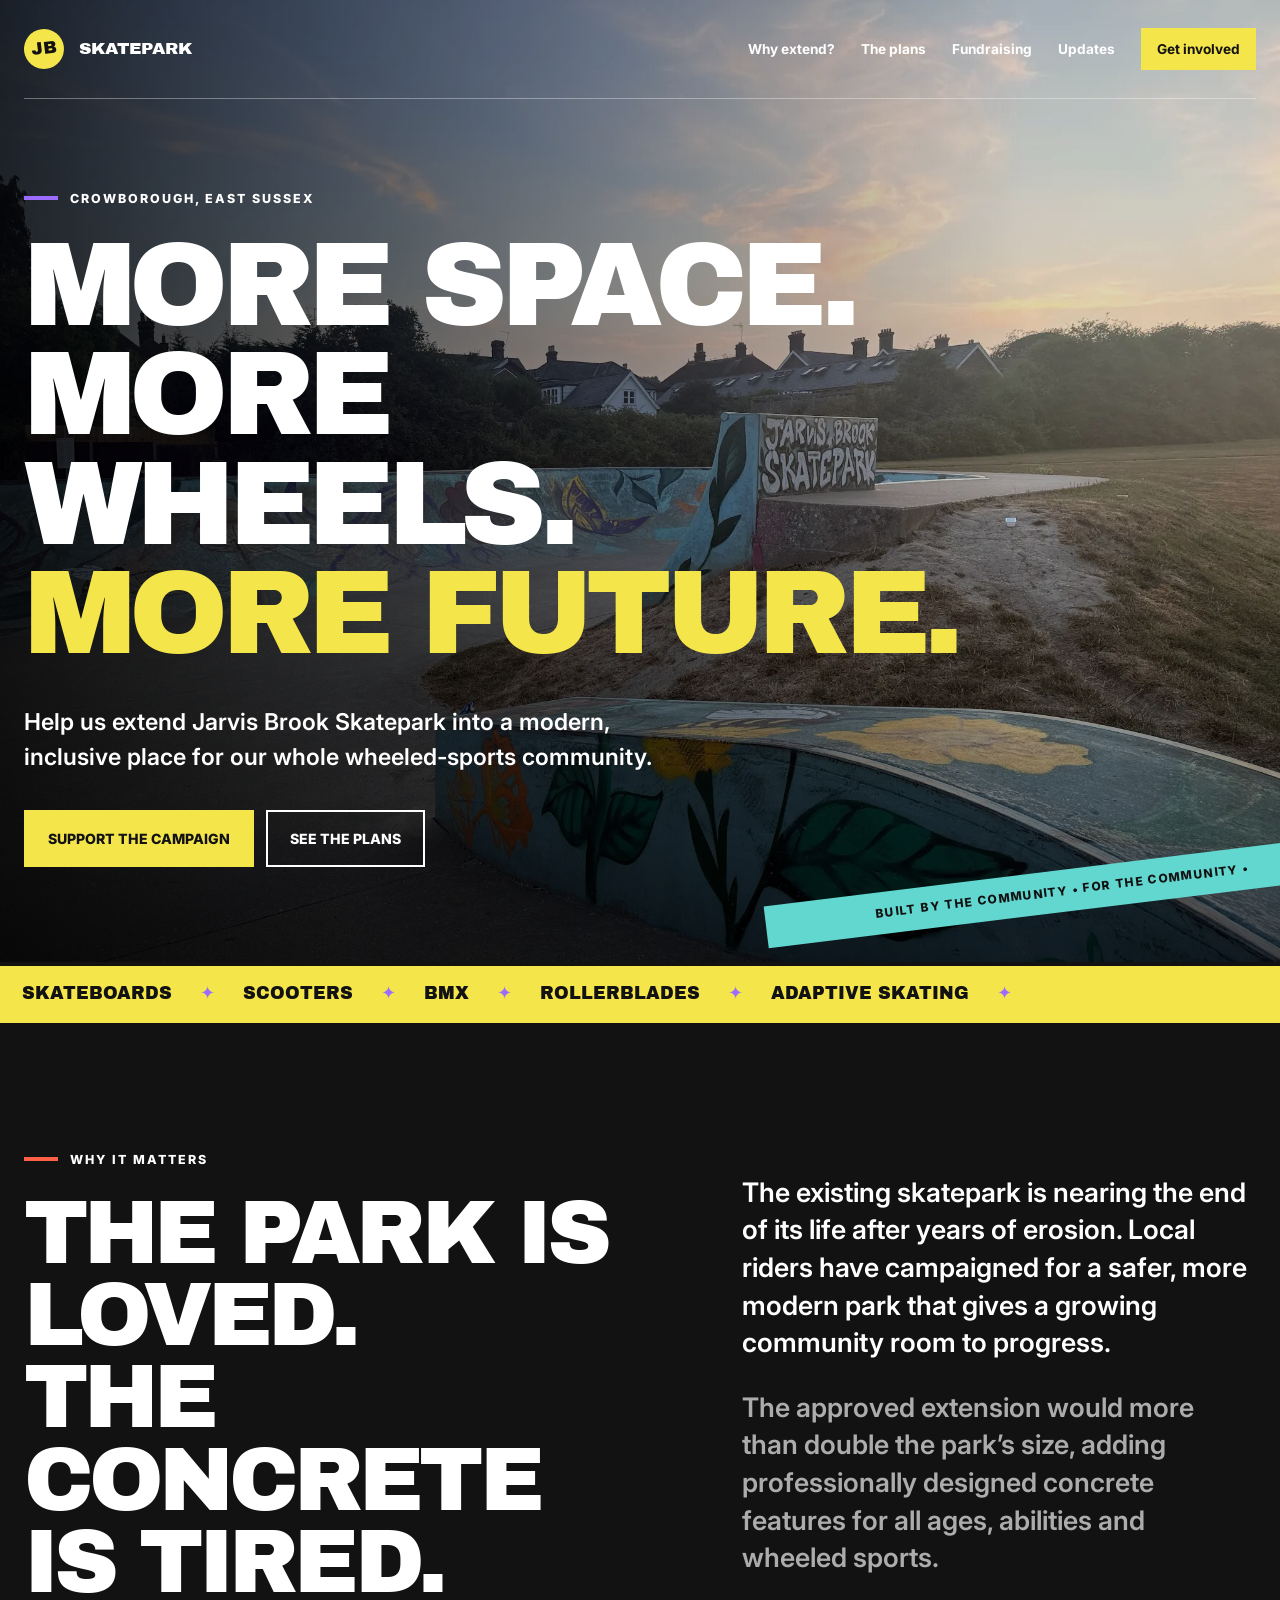
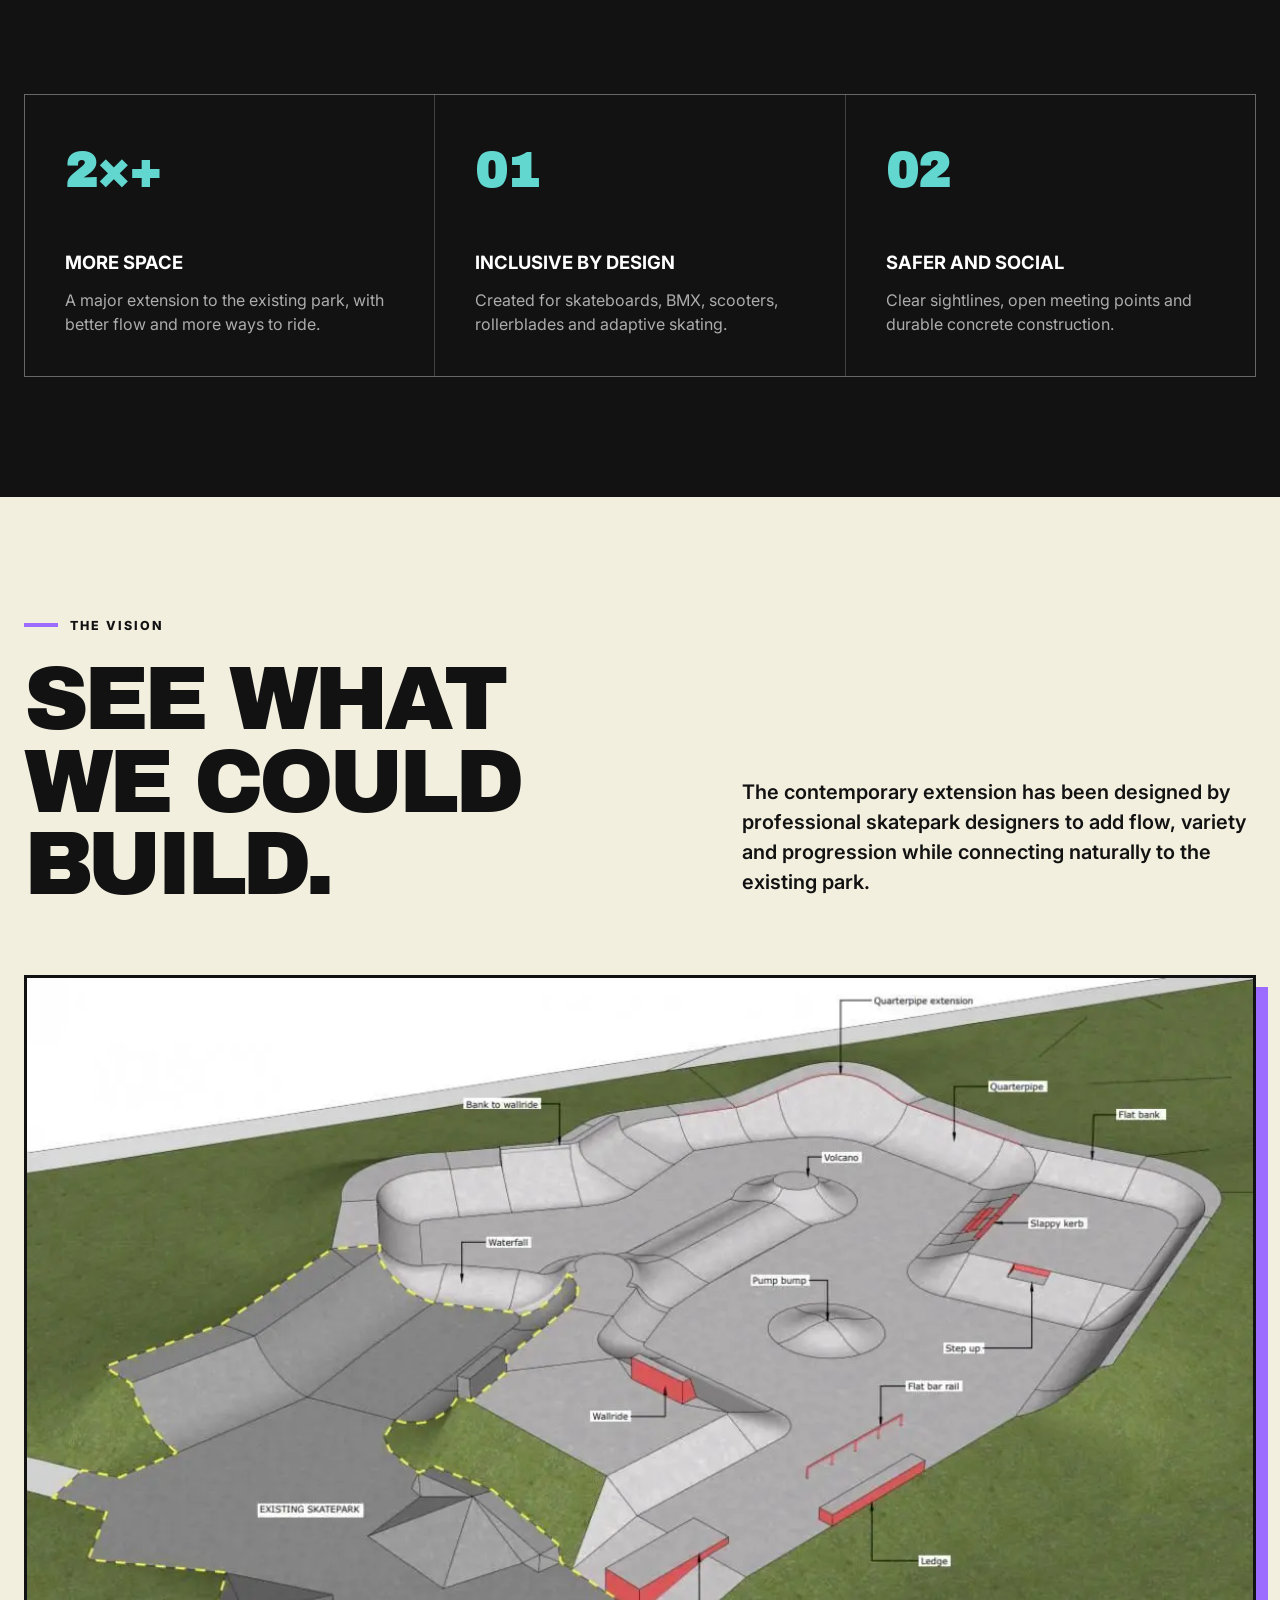
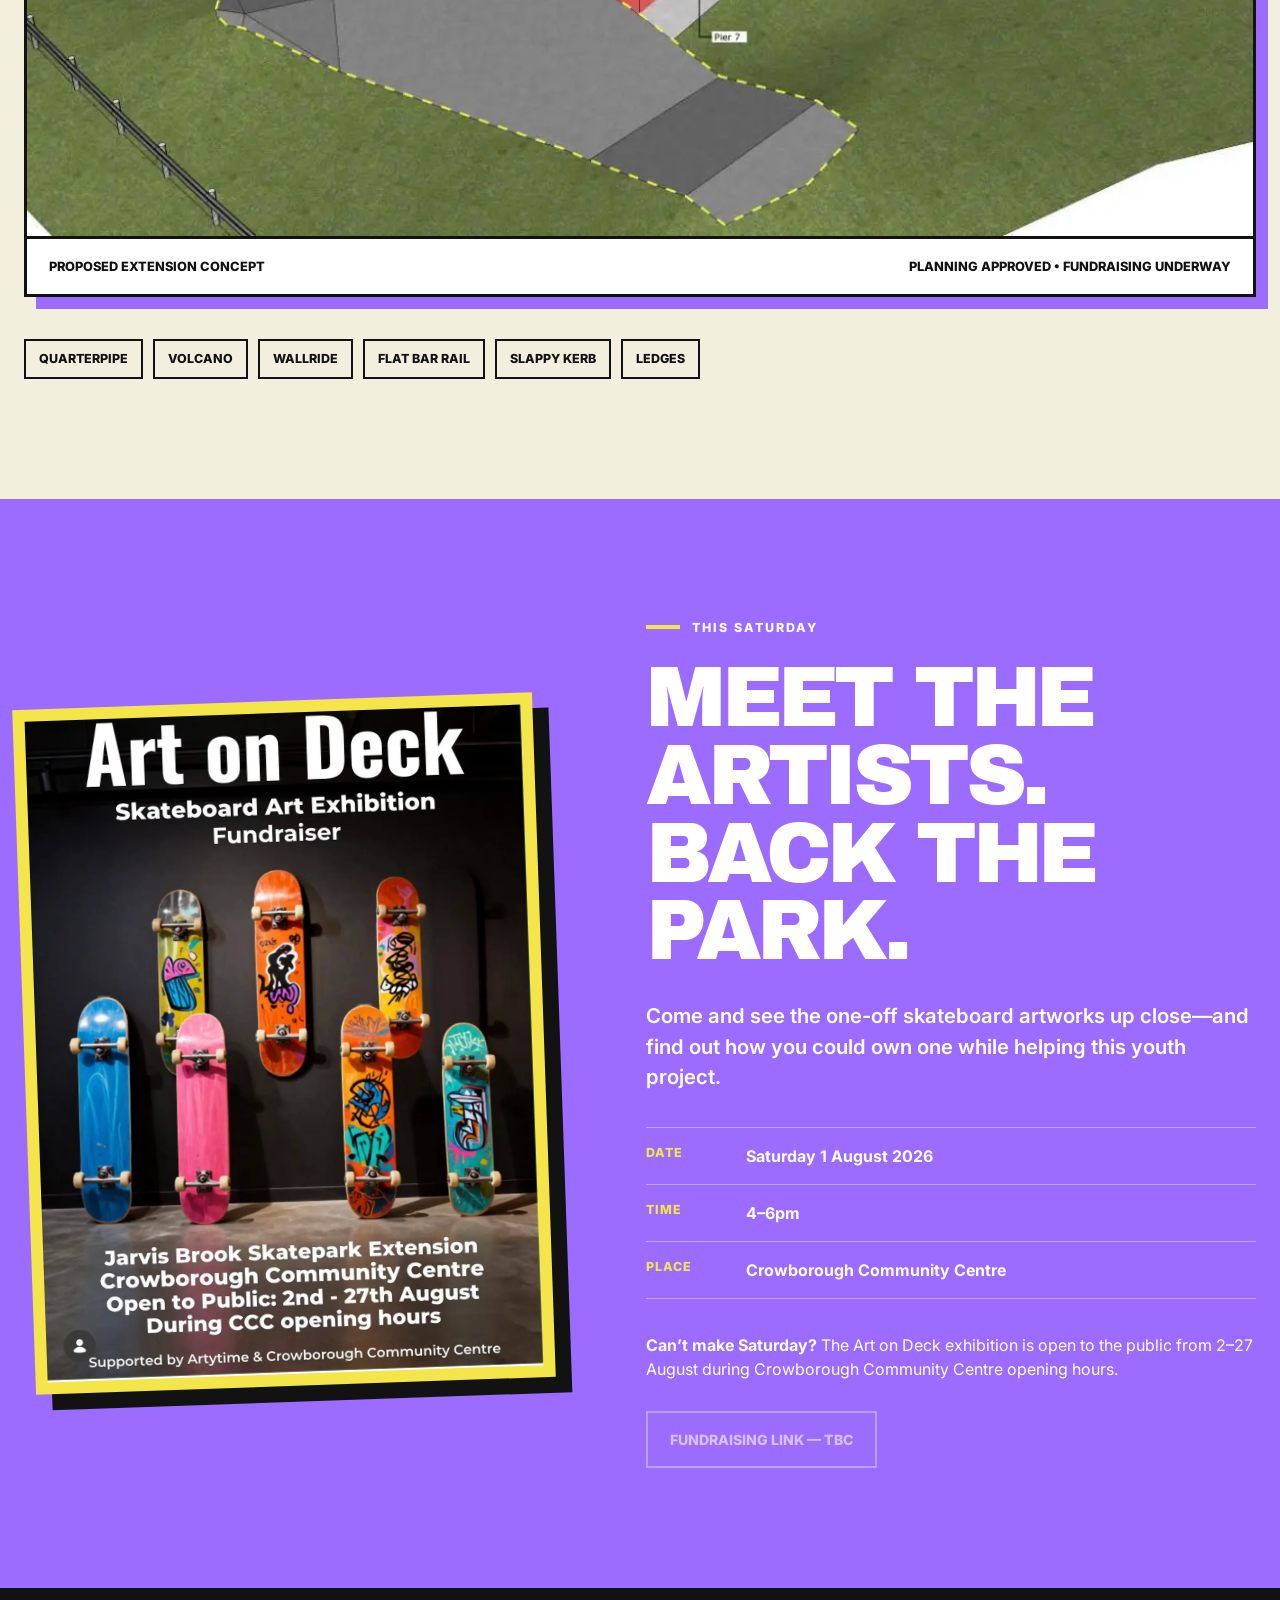
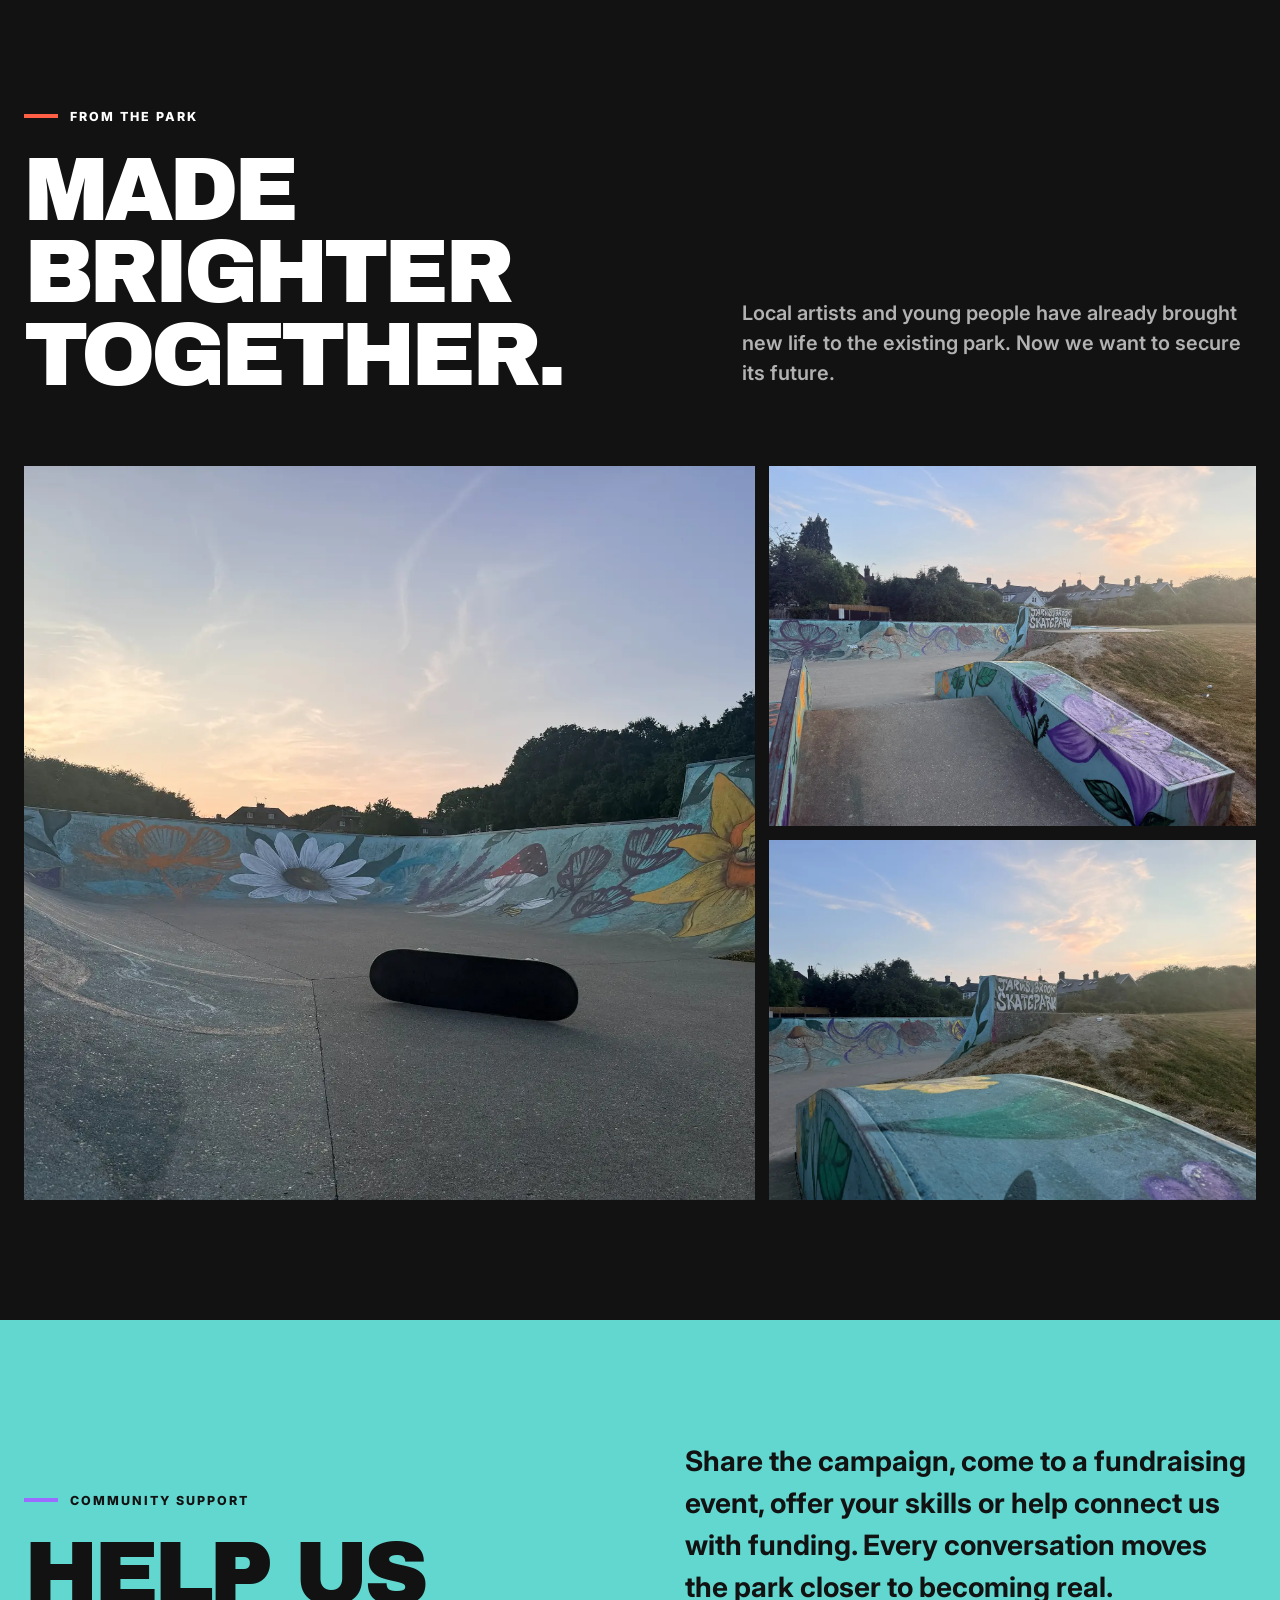
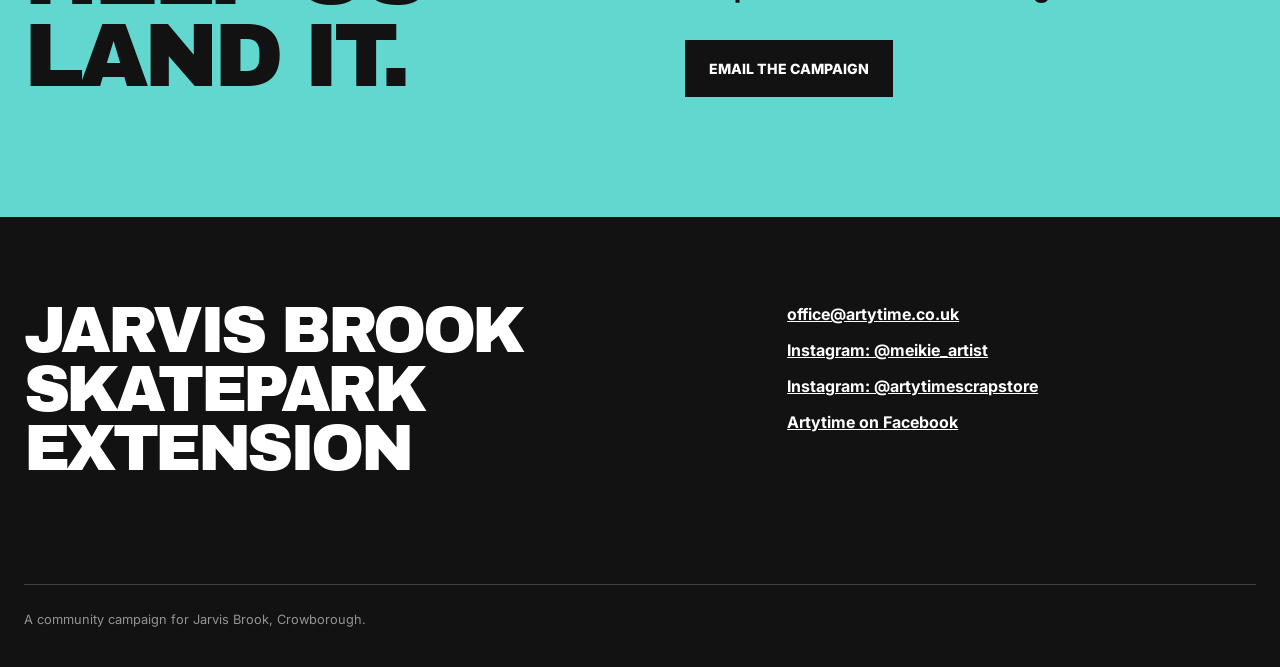
==== index.html @ 4af24bbc "Add files via upload" ====
<!doctype html>
<html lang="en">
<head>
  <meta charset="utf-8">
  <meta name="viewport" content="width=device-width, initial-scale=1">
  <meta name="description" content="Support the campaign to extend Jarvis Brook Skatepark in Crowborough.">
  <meta name="theme-color" content="#121212">
  <title>Jarvis Brook Skatepark Extension</title>
  <link rel="preconnect" href="https://fonts.googleapis.com">
  <link rel="preconnect" href="https://fonts.gstatic.com" crossorigin>
  <link href="https://fonts.googleapis.com/css2?family=Archivo+Black&family=Inter:wght@400;600;700;800&display=swap" rel="stylesheet">
  <link rel="stylesheet" href="styles.css">
</head>
<body>
  <a class="skip-link" href="#main">Skip to content</a>

  <header class="site-header">
    <a class="wordmark" href="#top" aria-label="Jarvis Brook Skatepark home">
      <span>JB</span> Skatepark
    </a>
    <button class="menu-button" type="button" aria-expanded="false" aria-controls="site-nav">
      Menu
    </button>
    <nav id="site-nav" class="site-nav" aria-label="Main navigation">
      <a href="#why">Why extend?</a>
      <a href="#plans">The plans</a>
      <a href="#fundraising">Fundraising</a>
      <a href="#updates">Updates</a>
      <a class="nav-cta" href="#support">Get involved</a>
    </nav>
  </header>

  <main id="main">
    <section id="top" class="hero">
      <img class="hero-image" src="jarvis-brook-skatepark-hero.webp" alt="The colourful ramps and bowl at Jarvis Brook Skatepark at sunset">
      <div class="hero-shade"></div>
      <div class="hero-content">
        <p class="eyebrow">Crowborough, East Sussex</p>
        <h1>More space.<br>More wheels.<br><em>More future.</em></h1>
        <p class="hero-intro">Help us extend Jarvis Brook Skatepark into a modern, inclusive place for our whole wheeled-sports community.</p>
        <div class="hero-actions">
          <a class="button button-primary" href="#fundraising">Support the campaign</a>
          <a class="button button-ghost" href="#plans">See the plans</a>
        </div>
      </div>
      <div class="hero-tag" aria-hidden="true">Built by the community • For the community •</div>
    </section>

    <section class="ticker" aria-label="Who the extension is for">
      <div>
        <span>Skateboards</span><i>✦</i>
        <span>Scooters</span><i>✦</i>
        <span>BMX</span><i>✦</i>
        <span>Rollerblades</span><i>✦</i>
        <span>Adaptive skating</span><i>✦</i>
      </div>
    </section>

    <section id="why" class="section section-dark">
      <div class="section-grid">
        <div>
          <p class="eyebrow eyebrow-coral">Why it matters</p>
          <h2>The park is loved.<br>The concrete is tired.</h2>
        </div>
        <div class="large-copy">
          <p>The existing skatepark is nearing the end of its life after years of erosion. Local riders have campaigned for a safer, more modern park that gives a growing community room to progress.</p>
          <p>The approved extension would more than double the park’s size, adding professionally designed concrete features for all ages, abilities and wheeled sports.</p>
        </div>
      </div>
      <div class="benefits">
        <article>
          <strong>2×+</strong>
          <h3>More space</h3>
          <p>A major extension to the existing park, with better flow and more ways to ride.</p>
        </article>
        <article>
          <strong>01</strong>
          <h3>Inclusive by design</h3>
          <p>Created for skateboards, BMX, scooters, rollerblades and adaptive skating.</p>
        </article>
        <article>
          <strong>02</strong>
          <h3>Safer and social</h3>
          <p>Clear sightlines, open meeting points and durable concrete construction.</p>
        </article>
      </div>
    </section>

    <section id="plans" class="section section-paper">
      <div class="section-heading">
        <div>
          <p class="eyebrow">The vision</p>
          <h2>See what<br>we could build.</h2>
        </div>
        <p>The contemporary extension has been designed by professional skatepark designers to add flow, variety and progression while connecting naturally to the existing park.</p>
      </div>
      <figure class="plan-card">
        <img src="proposed-skatepark-extension.webp" alt="Visual plan showing the proposed Jarvis Brook Skatepark extension and its new features">
        <figcaption>
          <span>Proposed extension concept</span>
          <span>Planning approved • Fundraising underway</span>
        </figcaption>
      </figure>
      <div class="feature-list" aria-label="Features in the proposed plan">
        <span>Quarterpipe</span>
        <span>Volcano</span>
        <span>Wallride</span>
        <span>Flat bar rail</span>
        <span>Slappy kerb</span>
        <span>Ledges</span>
      </div>
    </section>

    <section id="fundraising" class="section fundraiser">
      <div class="poster-wrap">
        <img src="art-on-deck-poster.webp" alt="Art on Deck skateboard art exhibition fundraiser poster">
      </div>
      <div class="fundraiser-copy">
        <p class="eyebrow eyebrow-yellow">This Saturday</p>
        <h2>Meet the artists.<br>Back the park.</h2>
        <p class="event-lead">Come and see the one-off skateboard artworks up close—and find out how you could own one while helping this youth project.</p>
        <dl class="event-details">
          <div>
            <dt>Date</dt>
            <dd>Saturday 1 August 2026</dd>
          </div>
          <div>
            <dt>Time</dt>
            <dd>4–6pm</dd>
          </div>
          <div>
            <dt>Place</dt>
            <dd>Crowborough Community Centre</dd>
          </div>
        </dl>
        <p class="exhibition-note"><strong>Can’t make Saturday?</strong> The Art on Deck exhibition is open to the public from 2–27 August during Crowborough Community Centre opening hours.</p>
        <span class="button button-disabled" aria-disabled="true">Fundraising link — TBC</span>
      </div>
    </section>

    <section id="updates" class="section section-gallery">
      <div class="section-heading section-heading-light">
        <div>
          <p class="eyebrow eyebrow-coral">From the park</p>
          <h2>Made brighter<br>together.</h2>
        </div>
        <p>Local artists and young people have already brought new life to the existing park. Now we want to secure its future.</p>
      </div>
      <div class="gallery">
        <figure class="gallery-wide">
          <img src="skatepark-bowl-art.webp" alt="Floral murals painted inside the skatepark bowl">
        </figure>
        <figure>
          <img src="skatepark-flower-ledges.webp" alt="Painted ledges and bowl at Jarvis Brook Skatepark">
        </figure>
        <figure>
          <img src="jarvis-brook-sign.webp" alt="Painted Jarvis Brook Skatepark sign beside the bowl">
        </figure>
      </div>
    </section>

    <section id="support" class="section support">
      <div>
        <p class="eyebrow">Community support</p>
        <h2>Help us<br>land it.</h2>
      </div>
      <div class="support-copy">
        <p>Share the campaign, come to a fundraising event, offer your skills or help connect us with funding. Every conversation moves the park closer to becoming real.</p>
        <a class="button button-dark" href="mailto:office@artytime.co.uk?subject=Jarvis%20Brook%20Skatepark%20Extension">Email the campaign</a>
      </div>
    </section>
  </main>

  <footer>
    <div class="footer-title">Jarvis Brook<br>Skatepark Extension</div>
    <div class="footer-links">
      <a href="mailto:office@artytime.co.uk">office@artytime.co.uk</a>
      <a href="https://www.instagram.com/meikie_artist/" rel="noopener noreferrer">Instagram: @meikie_artist</a>
      <a href="https://www.instagram.com/artytimescrapstore/" rel="noopener noreferrer">Instagram: @artytimescrapstore</a>
      <a href="https://www.facebook.com/artytimescrapstore/" rel="noopener noreferrer">Artytime on Facebook</a>
    </div>
    <p class="footer-small">A community campaign for Jarvis Brook, Crowborough.</p>
  </footer>

  <script src="script.js"></script>
</body>
</html>
---- styles.css ----
:root {
  --ink: #121212;
  --paper: #f2efdf;
  --coral: #ff5f45;
  --purple: #9b6cff;
  --aqua: #62d7d0;
  --yellow: #f4e54a;
  --white: #fff;
  --max: 1240px;
}

* {
  box-sizing: border-box;
}

html {
  scroll-behavior: smooth;
}

body {
  margin: 0;
  color: var(--ink);
  background: var(--ink);
  font-family: "Inter", sans-serif;
  line-height: 1.5;
}

img {
  display: block;
  max-width: 100%;
}

a {
  color: inherit;
}

.skip-link {
  position: fixed;
  left: 12px;
  top: -80px;
  z-index: 100;
  padding: 12px 16px;
  color: var(--ink);
  background: var(--yellow);
}

.skip-link:focus {
  top: 12px;
}

.site-header {
  position: absolute;
  top: 0;
  left: 0;
  right: 0;
  z-index: 20;
  display: flex;
  align-items: center;
  justify-content: space-between;
  width: min(calc(100% - 48px), var(--max));
  margin: 0 auto;
  padding: 28px 0;
  color: var(--white);
  border-bottom: 1px solid rgb(255 255 255 / 35%);
}

.wordmark {
  font-family: "Archivo Black", sans-serif;
  font-size: 1.08rem;
  text-decoration: none;
  text-transform: uppercase;
}

.wordmark span {
  display: inline-grid;
  width: 40px;
  height: 40px;
  margin-right: 9px;
  place-items: center;
  color: var(--ink);
  background: var(--yellow);
  border-radius: 50%;
  transform: rotate(-7deg);
}

.site-nav {
  display: flex;
  align-items: center;
  gap: 26px;
  font-size: .85rem;
  font-weight: 700;
}

.site-nav a {
  text-decoration: none;
}

.site-nav a:not(.nav-cta):hover {
  color: var(--yellow);
}

.nav-cta {
  padding: 11px 16px;
  color: var(--ink);
  background: var(--yellow);
}

.menu-button {
  display: none;
}

.hero {
  position: relative;
  min-height: 850px;
  display: grid;
  align-items: end;
  overflow: hidden;
  color: var(--white);
}

.hero-image,
.hero-shade {
  position: absolute;
  inset: 0;
  width: 100%;
  height: 100%;
}

.hero-image {
  object-fit: cover;
  object-position: center 60%;
}

.hero-shade {
  background:
    linear-gradient(90deg, rgb(0 0 0 / 82%) 0%, rgb(0 0 0 / 38%) 50%, rgb(0 0 0 / 12%) 80%),
    linear-gradient(0deg, rgb(0 0 0 / 58%), transparent 45%);
}

.hero-content {
  position: relative;
  z-index: 2;
  width: min(calc(100% - 48px), var(--max));
  margin: 0 auto;
  padding: 190px 0 95px;
}

.eyebrow {
  margin: 0 0 22px;
  font-size: .78rem;
  font-weight: 800;
  letter-spacing: .16em;
  text-transform: uppercase;
}

.eyebrow::before {
  content: "";
  display: inline-block;
  width: 34px;
  height: 4px;
  margin: 0 12px 3px 0;
  background: var(--purple);
}

.eyebrow-coral::before {
  background: var(--coral);
}

.eyebrow-yellow::before {
  background: var(--yellow);
}

h1,
h2,
.footer-title {
  margin: 0;
  font-family: "Archivo Black", sans-serif;
  font-weight: 400;
  line-height: .92;
  letter-spacing: -.055em;
  text-transform: uppercase;
}

h1 {
  max-width: 940px;
  font-size: clamp(4.3rem, 9.3vw, 9rem);
}

h1 em {
  color: var(--yellow);
  font-style: normal;
}

.hero-intro {
  max-width: 630px;
  margin: 36px 0 0;
  font-size: clamp(1.1rem, 2vw, 1.45rem);
  font-weight: 600;
}

.hero-actions {
  display: flex;
  flex-wrap: wrap;
  gap: 12px;
  margin-top: 36px;
}

.button {
  display: inline-block;
  padding: 16px 22px;
  border: 2px solid currentColor;
  font-size: .88rem;
  font-weight: 800;
  text-decoration: none;
  text-transform: uppercase;
  transition: transform .2s, box-shadow .2s;
}

.button:hover {
  transform: translate(-3px, -3px);
  box-shadow: 5px 5px 0 currentColor;
}

.button-primary {
  color: var(--ink);
  background: var(--yellow);
  border-color: var(--yellow);
}

.button-ghost {
  color: var(--white);
}

.button-dark {
  color: var(--white);
  background: var(--ink);
  border-color: var(--ink);
}

.button-disabled {
  color: rgb(255 255 255 / 58%);
  border-color: rgb(255 255 255 / 35%);
  cursor: not-allowed;
}

.button-disabled:hover {
  transform: none;
  box-shadow: none;
}

.hero-tag {
  position: absolute;
  right: -80px;
  bottom: 50px;
  z-index: 2;
  padding: 12px 110px;
  color: var(--ink);
  background: var(--aqua);
  font-size: .75rem;
  font-weight: 800;
  letter-spacing: .12em;
  text-transform: uppercase;
  transform: rotate(-7deg);
}

.ticker {
  overflow: hidden;
  color: var(--ink);
  background: var(--yellow);
  border-top: 4px solid var(--ink);
  border-bottom: 4px solid var(--ink);
}

.ticker div {
  display: flex;
  width: max-content;
  align-items: center;
  gap: 28px;
  padding: 15px 22px;
  font-family: "Archivo Black", sans-serif;
  font-size: 1.1rem;
  text-transform: uppercase;
}

.ticker i {
  color: var(--purple);
  font-style: normal;
}

.section {
  padding: 120px max(24px, calc((100% - var(--max)) / 2));
}

.section-dark {
  color: var(--white);
  background: var(--ink);
}

.section-grid,
.section-heading {
  display: grid;
  grid-template-columns: 1.1fr .9fr;
  gap: 90px;
  align-items: end;
}

h2 {
  font-size: clamp(3.4rem, 7vw, 7.2rem);
}

.large-copy {
  font-size: clamp(1.2rem, 2.1vw, 1.7rem);
  font-weight: 600;
  line-height: 1.4;
}

.large-copy p:last-child {
  color: rgb(255 255 255 / 65%);
}

.benefits {
  display: grid;
  grid-template-columns: repeat(3, 1fr);
  gap: 1px;
  margin-top: 90px;
  background: rgb(255 255 255 / 20%);
  border: 1px solid rgb(255 255 255 / 20%);
}

.benefits article {
  padding: 40px;
  background: var(--ink);
}

.benefits strong {
  display: block;
  margin-bottom: 42px;
  color: var(--aqua);
  font-family: "Archivo Black", sans-serif;
  font-size: 3rem;
}

.benefits h3 {
  margin: 0 0 12px;
  font-size: 1.15rem;
  text-transform: uppercase;
}

.benefits p {
  margin: 0;
  color: rgb(255 255 255 / 65%);
}

.section-paper {
  background: var(--paper);
}

.section-heading > p {
  max-width: 510px;
  margin: 0 0 8px;
  font-size: 1.25rem;
  font-weight: 600;
}

.plan-card {
  margin: 70px 0 0;
  background: var(--white);
  border: 3px solid var(--ink);
  box-shadow: 12px 12px 0 var(--purple);
}

.plan-card img {
  width: 100%;
}

.plan-card figcaption {
  display: flex;
  justify-content: space-between;
  gap: 16px;
  padding: 18px 22px;
  border-top: 3px solid var(--ink);
  font-size: .8rem;
  font-weight: 800;
  text-transform: uppercase;
}

.feature-list {
  display: flex;
  flex-wrap: wrap;
  gap: 10px;
  margin-top: 42px;
}

.feature-list span {
  padding: 9px 13px;
  border: 2px solid var(--ink);
  font-size: .78rem;
  font-weight: 800;
  text-transform: uppercase;
}

.fundraiser {
  display: grid;
  grid-template-columns: minmax(300px, 520px) 1fr;
  gap: clamp(50px, 8vw, 130px);
  align-items: center;
  color: var(--white);
  background: var(--purple);
}

.poster-wrap {
  padding: 12px;
  background: var(--yellow);
  box-shadow: 16px 16px 0 var(--ink);
  transform: rotate(-2deg);
}

.poster-wrap img {
  width: 100%;
}

.fundraiser h2 {
  font-size: clamp(3.6rem, 6.6vw, 7rem);
}

.event-lead {
  max-width: 650px;
  margin: 30px 0;
  font-size: 1.28rem;
  font-weight: 600;
}

.event-details {
  margin: 34px 0;
  border-top: 1px solid rgb(255 255 255 / 40%);
}

.event-details div {
  display: grid;
  grid-template-columns: 100px 1fr;
  padding: 16px 0;
  border-bottom: 1px solid rgb(255 255 255 / 40%);
}

.event-details dt {
  color: var(--yellow);
  font-size: .78rem;
  font-weight: 800;
  letter-spacing: .08em;
  text-transform: uppercase;
}

.event-details dd {
  margin: 0;
  font-weight: 700;
}

.exhibition-note {
  max-width: 610px;
  margin: 0 0 30px;
}

.section-gallery {
  color: var(--white);
  background: var(--ink);
}

.section-heading-light > p {
  color: rgb(255 255 255 / 68%);
}

.gallery {
  display: grid;
  grid-template-columns: 1.2fr .8fr;
  grid-template-rows: repeat(2, minmax(240px, 360px));
  gap: 14px;
  margin-top: 70px;
}

.gallery figure {
  margin: 0;
  overflow: hidden;
}

.gallery-wide {
  grid-row: 1 / 3;
}

.gallery img {
  width: 100%;
  height: 100%;
  object-fit: cover;
  transition: transform .5s;
}

.gallery figure:hover img {
  transform: scale(1.025);
}

.support {
  display: grid;
  grid-template-columns: 1fr 1fr;
  gap: 90px;
  align-items: end;
  background: var(--aqua);
}

.support-copy {
  max-width: 570px;
}

.support-copy p {
  margin: 0 0 32px;
  font-size: clamp(1.25rem, 2.2vw, 1.75rem);
  font-weight: 700;
}

footer {
  display: grid;
  grid-template-columns: 1.2fr .8fr;
  gap: 60px;
  padding: 85px max(24px, calc((100% - var(--max)) / 2)) 38px;
  color: var(--white);
  background: var(--ink);
}

.footer-title {
  font-size: clamp(2.6rem, 5vw, 5rem);
}

.footer-links {
  display: flex;
  flex-direction: column;
  align-items: flex-start;
  gap: 12px;
  font-weight: 700;
}

.footer-links a:hover {
  color: var(--yellow);
}

.footer-small {
  grid-column: 1 / -1;
  margin: 45px 0 0;
  padding-top: 25px;
  color: rgb(255 255 255 / 55%);
  border-top: 1px solid rgb(255 255 255 / 20%);
  font-size: .8rem;
}

@media (max-width: 900px) {
  .site-header {
    width: calc(100% - 32px);
    padding: 18px 0;
  }

  .menu-button {
    display: block;
    padding: 9px 12px;
    color: var(--white);
    background: transparent;
    border: 1px solid rgb(255 255 255 / 55%);
    font: inherit;
    font-weight: 800;
    text-transform: uppercase;
  }

  .site-nav {
    position: absolute;
    top: 78px;
    left: 0;
    right: 0;
    display: none;
    align-items: stretch;
    flex-direction: column;
    gap: 0;
    padding: 8px;
    color: var(--ink);
    background: var(--paper);
    box-shadow: 7px 7px 0 var(--yellow);
  }

  .site-nav.is-open {
    display: flex;
  }

  .site-nav a {
    padding: 13px;
  }

  .nav-cta {
    background: var(--yellow);
  }

  .hero {
    min-height: 760px;
  }

  .hero-content {
    width: calc(100% - 32px);
    padding-bottom: 70px;
  }

  .hero-tag {
    display: none;
  }

  .section {
    padding-top: 85px;
    padding-bottom: 85px;
  }

  .section-grid,
  .section-heading,
  .support {
    grid-template-columns: 1fr;
    gap: 42px;
  }

  .benefits {
    grid-template-columns: 1fr;
  }

  .benefits article {
    padding: 30px;
  }

  .benefits strong {
    margin-bottom: 25px;
  }

  .fundraiser {
    grid-template-columns: minmax(240px, 460px);
    justify-content: center;
  }

  .gallery {
    grid-template-columns: 1fr 1fr;
    grid-template-rows: minmax(300px, 520px) minmax(220px, 330px);
  }

  .gallery-wide {
    grid-column: 1 / -1;
    grid-row: auto;
  }
}

@media (max-width: 560px) {
  h1 {
    font-size: clamp(3.65rem, 17vw, 5.2rem);
  }

  h2 {
    font-size: clamp(3rem, 14vw, 4.6rem);
  }

  .hero {
    min-height: 720px;
  }

  .hero-image {
    object-position: 43% center;
  }

  .hero-shade {
    background: linear-gradient(0deg, rgb(0 0 0 / 84%) 0%, rgb(0 0 0 / 20%) 78%);
  }

  .hero-content {
    padding-bottom: 50px;
  }

  .hero-intro {
    margin-top: 25px;
    font-size: 1rem;
  }

  .hero-actions {
    align-items: stretch;
    flex-direction: column;
  }

  .button {
    text-align: center;
  }

  .section {
    padding-left: 18px;
    padding-right: 18px;
  }

  .section-grid,
  .section-heading {
    gap: 30px;
  }

  .large-copy,
  .section-heading > p,
  .event-lead {
    font-size: 1.08rem;
  }

  .plan-card {
    box-shadow: 7px 7px 0 var(--purple);
  }

  .plan-card figcaption {
    align-items: flex-start;
    flex-direction: column;
  }

  .fundraiser {
    padding-left: 24px;
    padding-right: 24px;
  }

  .poster-wrap {
    box-shadow: 9px 9px 0 var(--ink);
  }

  .event-details div {
    grid-template-columns: 78px 1fr;
  }

  .gallery {
    display: block;
  }

  .gallery figure {
    height: 270px;
    margin-bottom: 12px;
  }

  footer {
    grid-template-columns: 1fr;
    gap: 38px;
    padding-left: 20px;
    padding-right: 20px;
  }

  .footer-small {
    grid-column: auto;
    margin-top: 15px;
  }
}

@media (prefers-reduced-motion: reduce) {
  html {
    scroll-behavior: auto;
  }

  * {
    transition: none !important;
  }
}
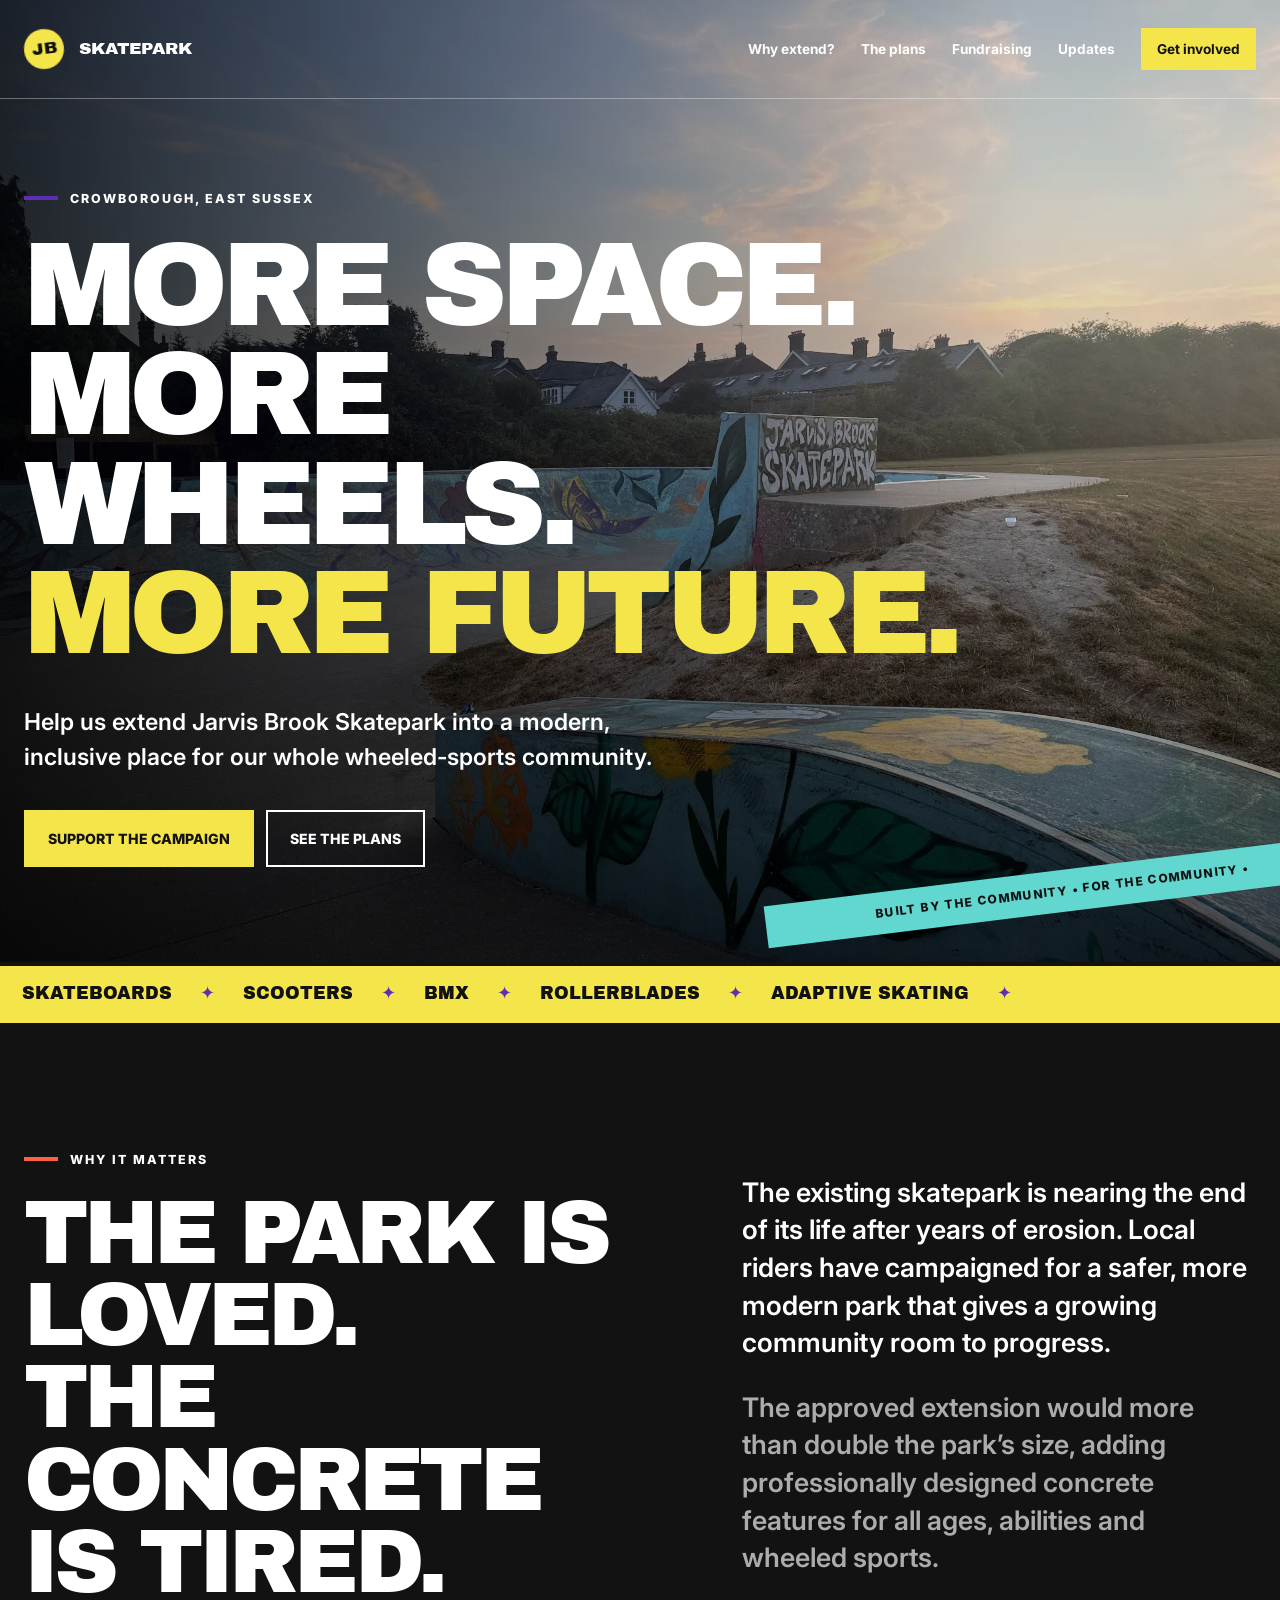
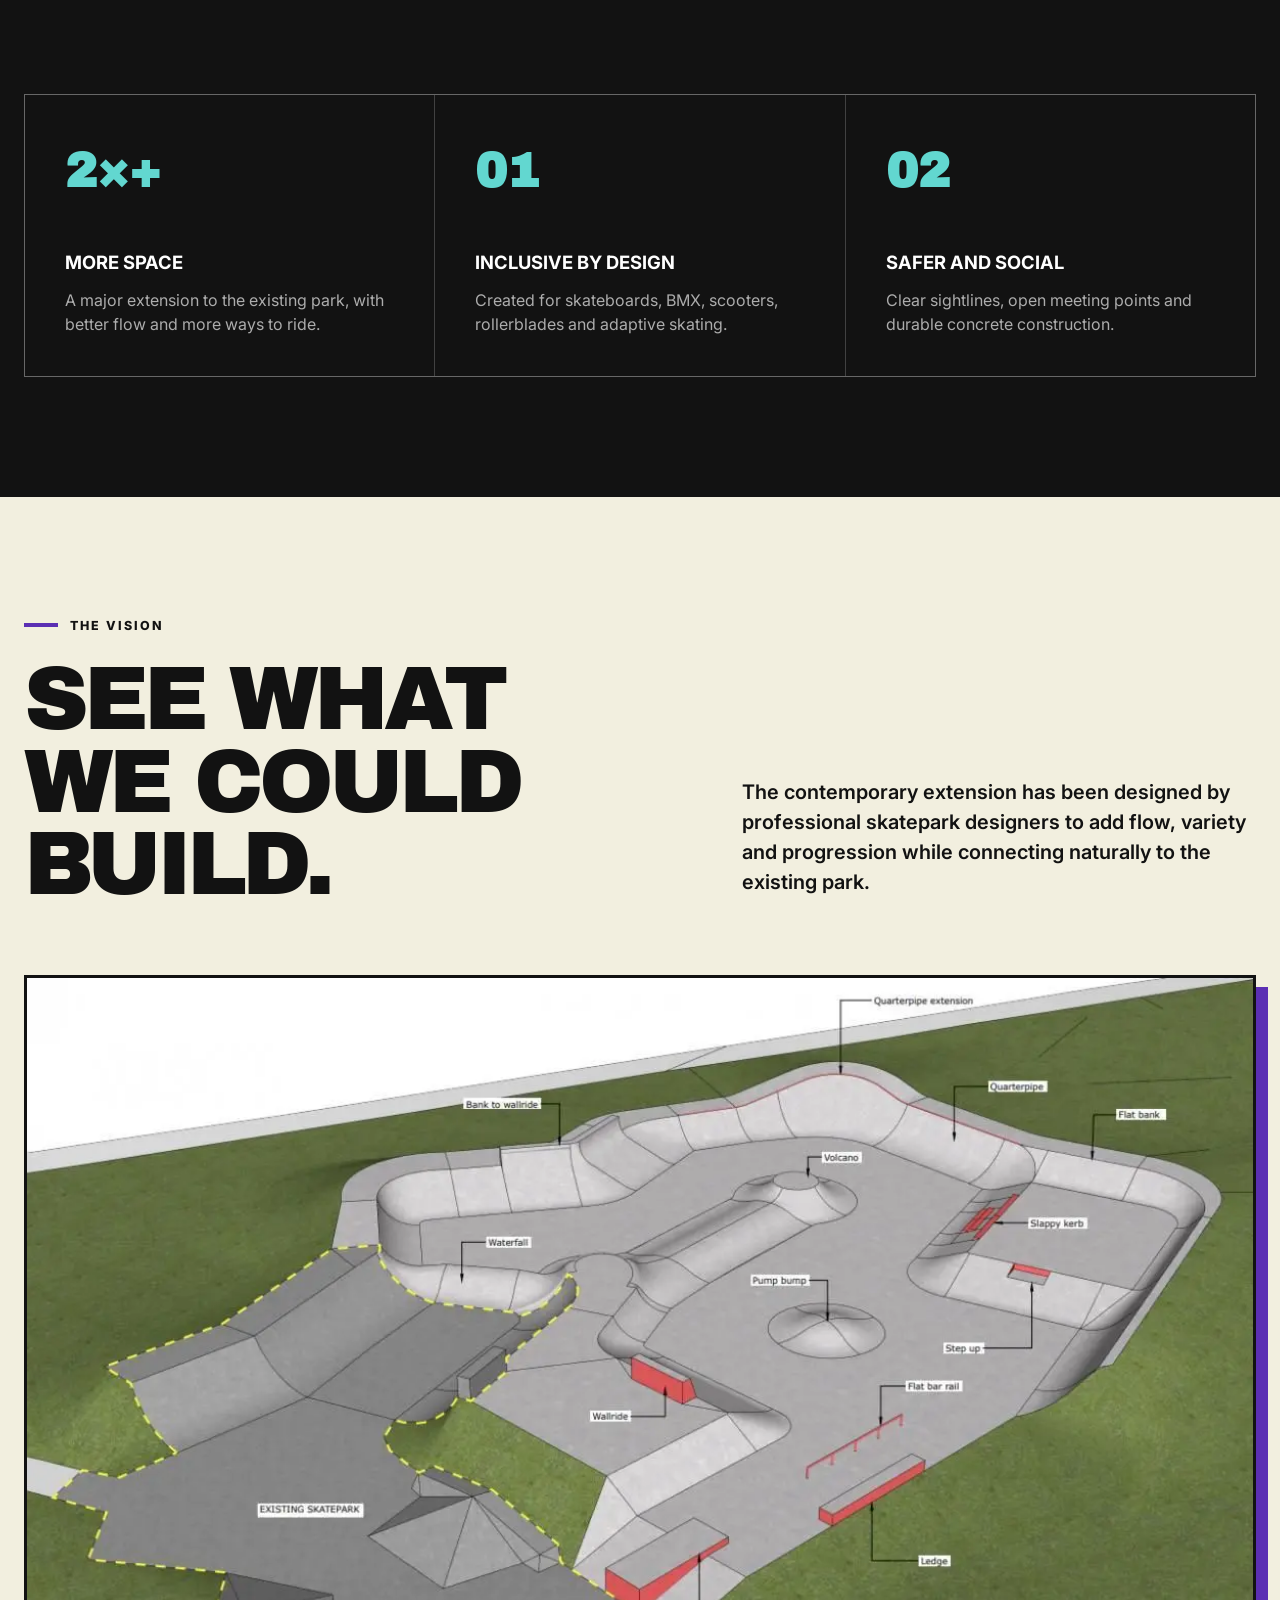
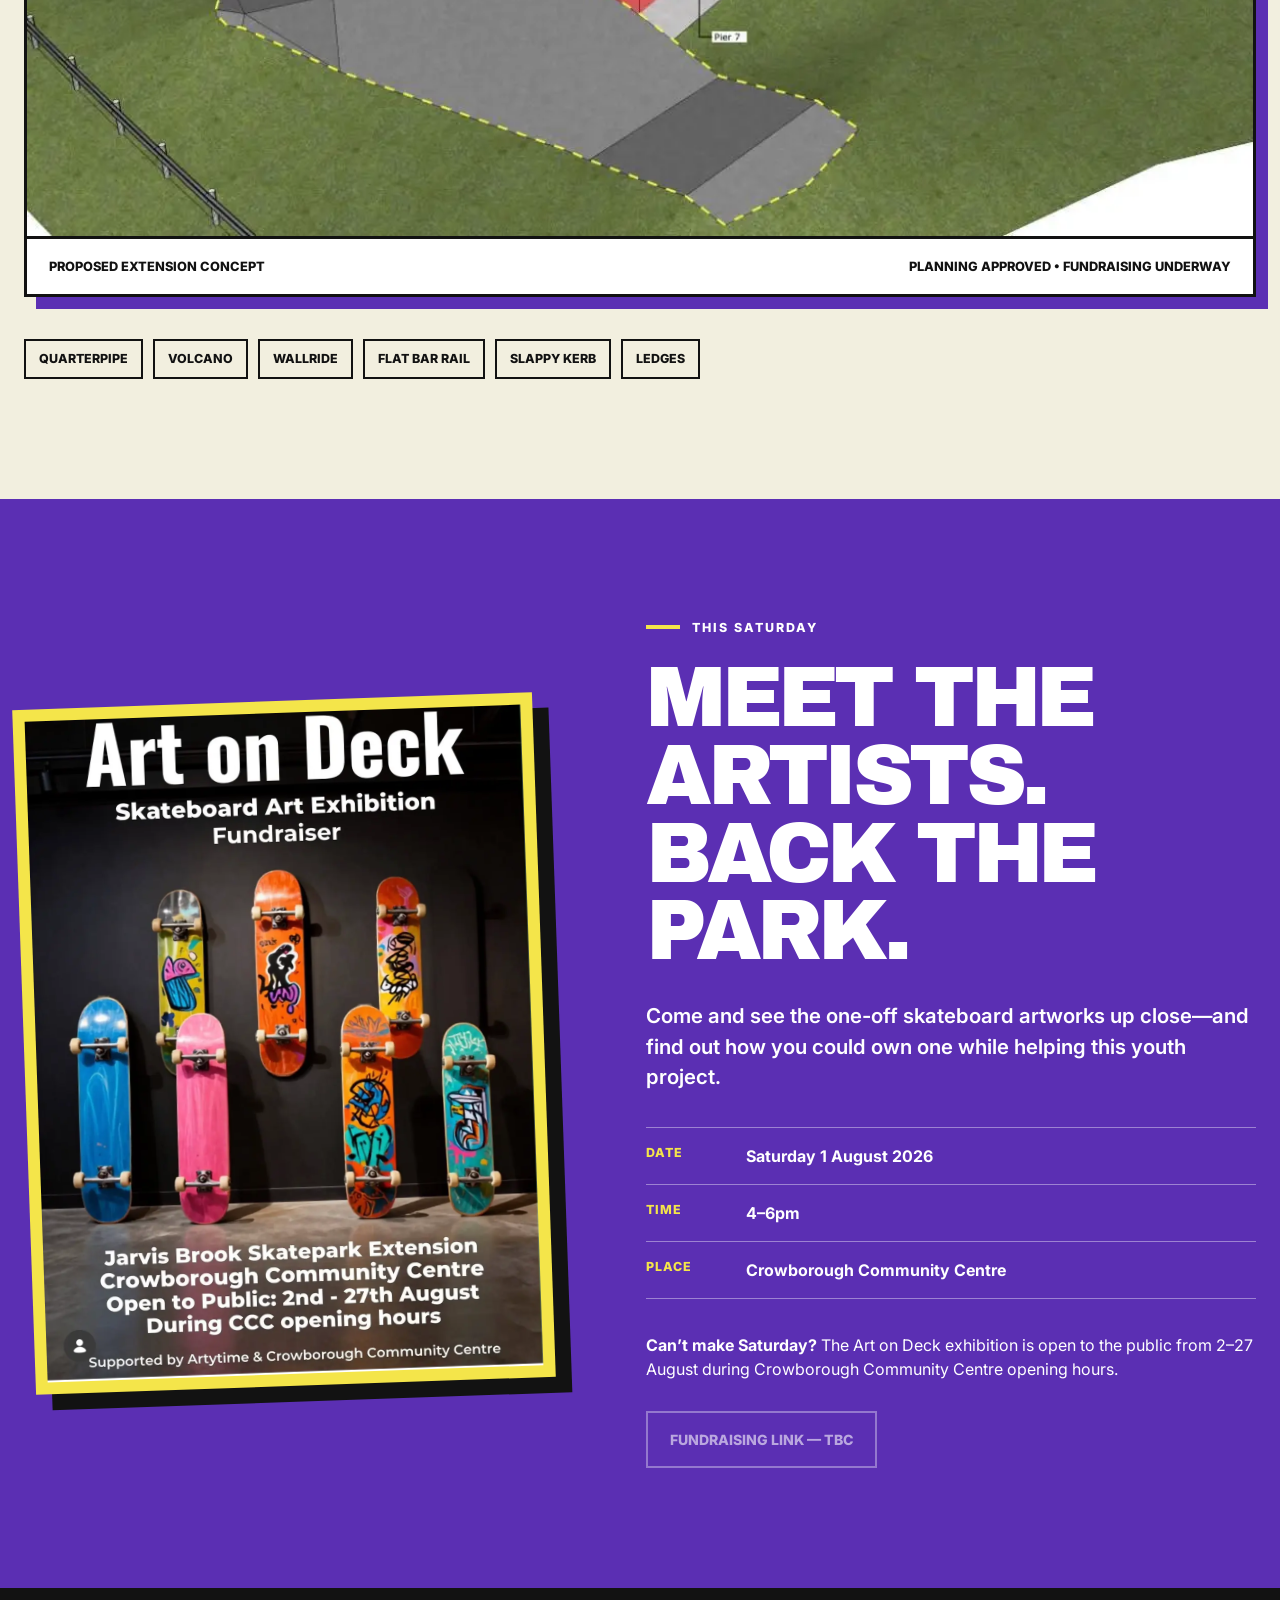
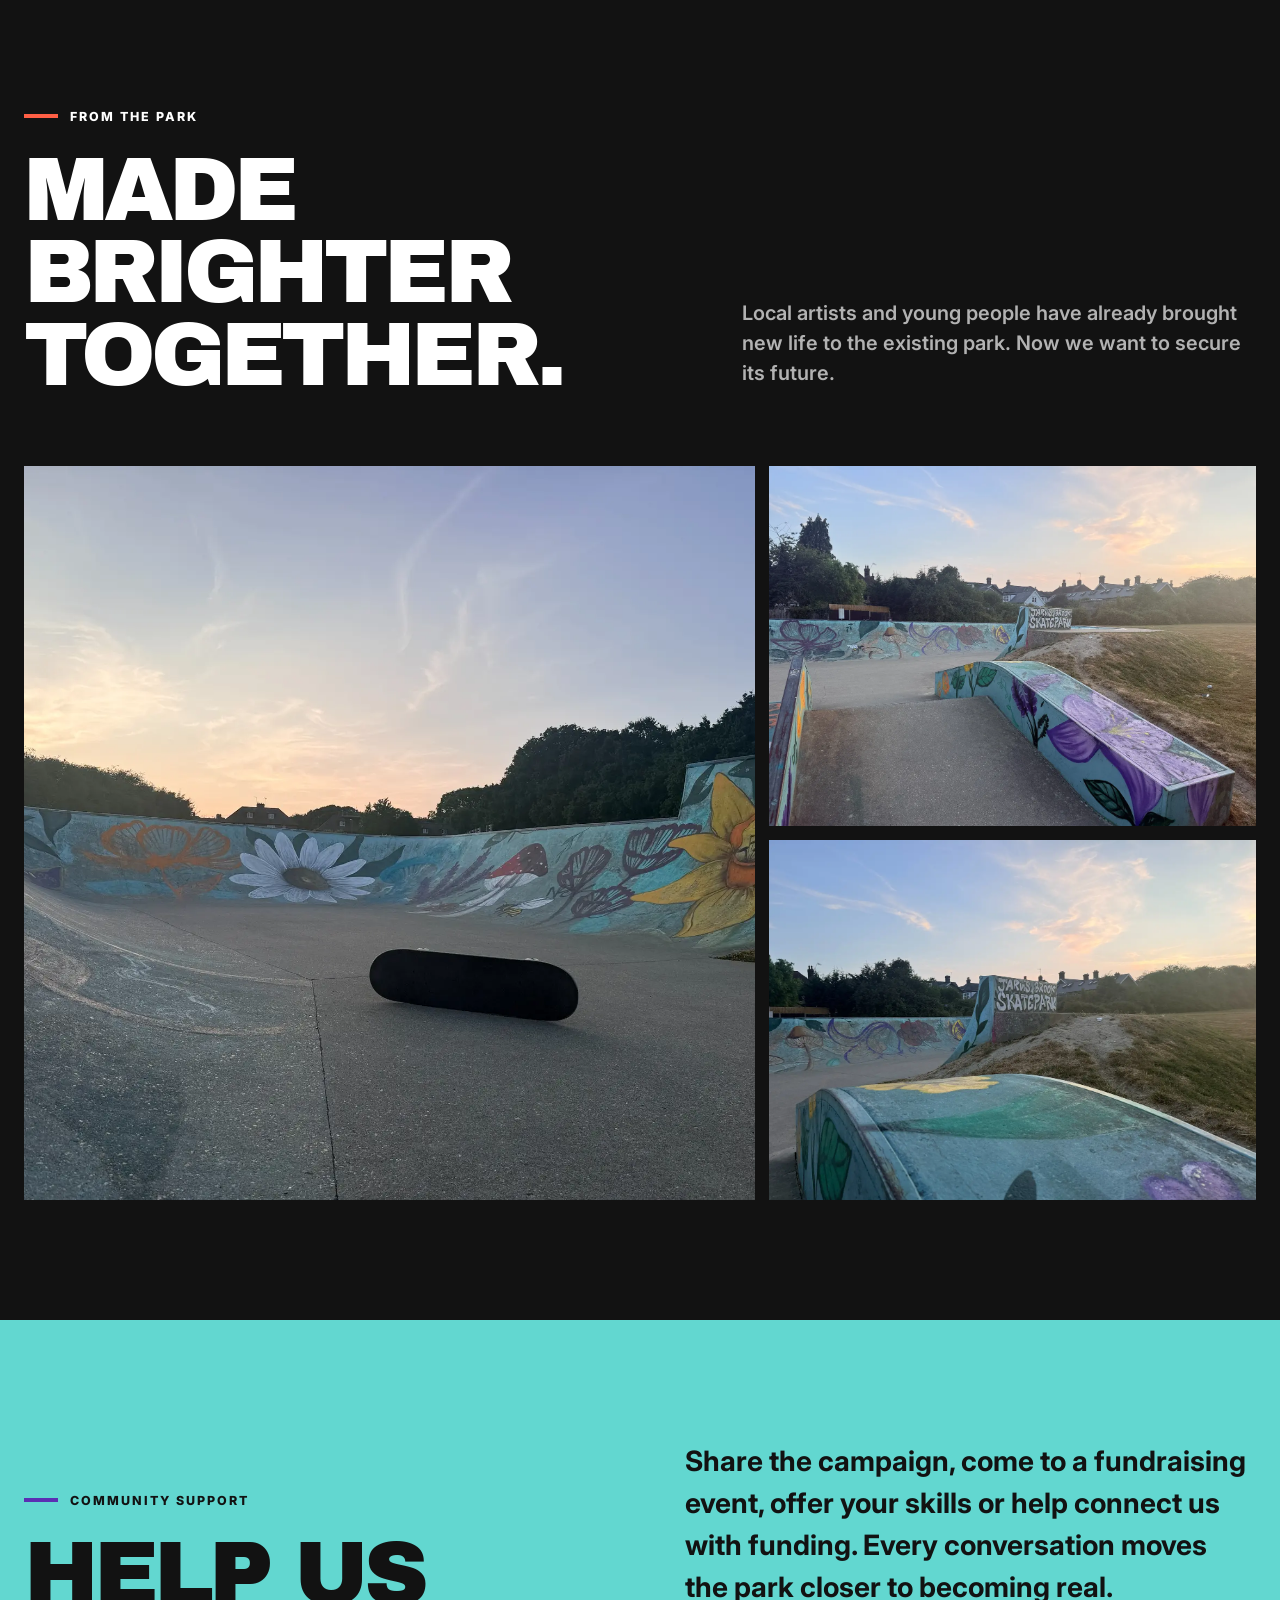
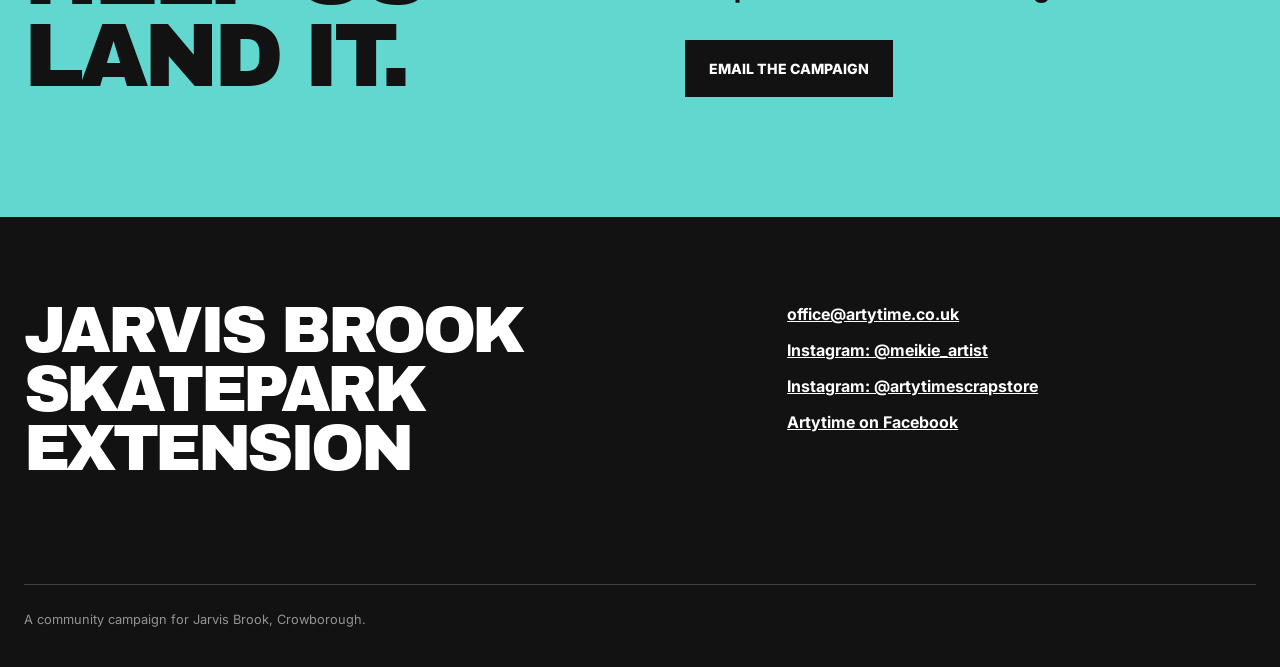
==== commit 29081eae: "Add files via upload" ====
--- a/index.html
+++ b/index.html
@@ -9,7 +9,21 @@
   <link rel="preconnect" href="https://fonts.googleapis.com">
   <link rel="preconnect" href="https://fonts.gstatic.com" crossorigin>
   <link href="https://fonts.googleapis.com/css2?family=Archivo+Black&family=Inter:wght@400;600;700;800&display=swap" rel="stylesheet">
-  <link rel="stylesheet" href="styles.css">
+  <link rel="stylesheet" href="styles.css?v=20260729-3">
+  <style>
+    .site-header {
+      position: fixed;
+      width: 100%;
+      background-color: transparent;
+      border-bottom: 1px solid rgb(255 255 255 / 35%);
+      transition: background-color .35s ease, border-color .35s ease;
+    }
+
+    .site-header.is-scrolled {
+      background-color: #121212;
+      border-bottom-color: rgb(255 255 255 / 20%);
+    }
+  </style>
 </head>
 <body>
   <a class="skip-link" href="#main">Skip to content</a>
@@ -182,6 +196,6 @@
     <p class="footer-small">A community campaign for Jarvis Brook, Crowborough.</p>
   </footer>
 
-  <script src="script.js"></script>
+  <script src="script.js?v=20260729-2"></script>
 </body>
 </html>
--- a/styles.css
+++ b/styles.css
@@ -2,7 +2,7 @@
   --ink: #121212;
   --paper: #f2efdf;
   --coral: #ff5f45;
-  --purple: #9b6cff;
+  --purple: #5b2fb3;
   --aqua: #62d7d0;
   --yellow: #f4e54a;
   --white: #fff;
@@ -32,6 +32,12 @@
 
 a {
   color: inherit;
+}
+
+:focus-visible {
+  outline: 3px solid var(--white);
+  outline-offset: 3px;
+  box-shadow: 0 0 0 6px var(--ink);
 }
 
 .skip-link {
@@ -46,6 +52,11 @@
 
 .skip-link:focus {
   top: 12px;
+}
+
+.skip-link:focus-visible {
+  outline-color: var(--ink);
+  box-shadow: 0 0 0 6px var(--white);
 }
 
 .site-header {
@@ -57,11 +68,12 @@
   display: flex;
   align-items: center;
   justify-content: space-between;
-  width: min(calc(100% - 48px), var(--max));
+  width: 100%;
   margin: 0 auto;
-  padding: 28px 0;
+  padding: 28px max(24px, calc((100% - var(--max)) / 2));
   color: var(--white);
   border-bottom: 1px solid rgb(255 255 255 / 35%);
+  transition: background-color .35s ease, border-color .35s ease;
 }
 
 .wordmark {
@@ -551,8 +563,7 @@
 
 @media (max-width: 900px) {
   .site-header {
-    width: calc(100% - 32px);
-    padding: 18px 0;
+    padding: 18px 16px;
   }
 
   .menu-button {
@@ -646,6 +657,17 @@
   }
 }
 
+@media (min-width: 901px) {
+  .site-header {
+    position: fixed;
+  }
+
+  .site-header.is-scrolled {
+    background: rgb(18 18 18 / 96%);
+    border-bottom-color: rgb(255 255 255 / 20%);
+  }
+}
+
 @media (max-width: 560px) {
   h1 {
     font-size: clamp(3.65rem, 17vw, 5.2rem);
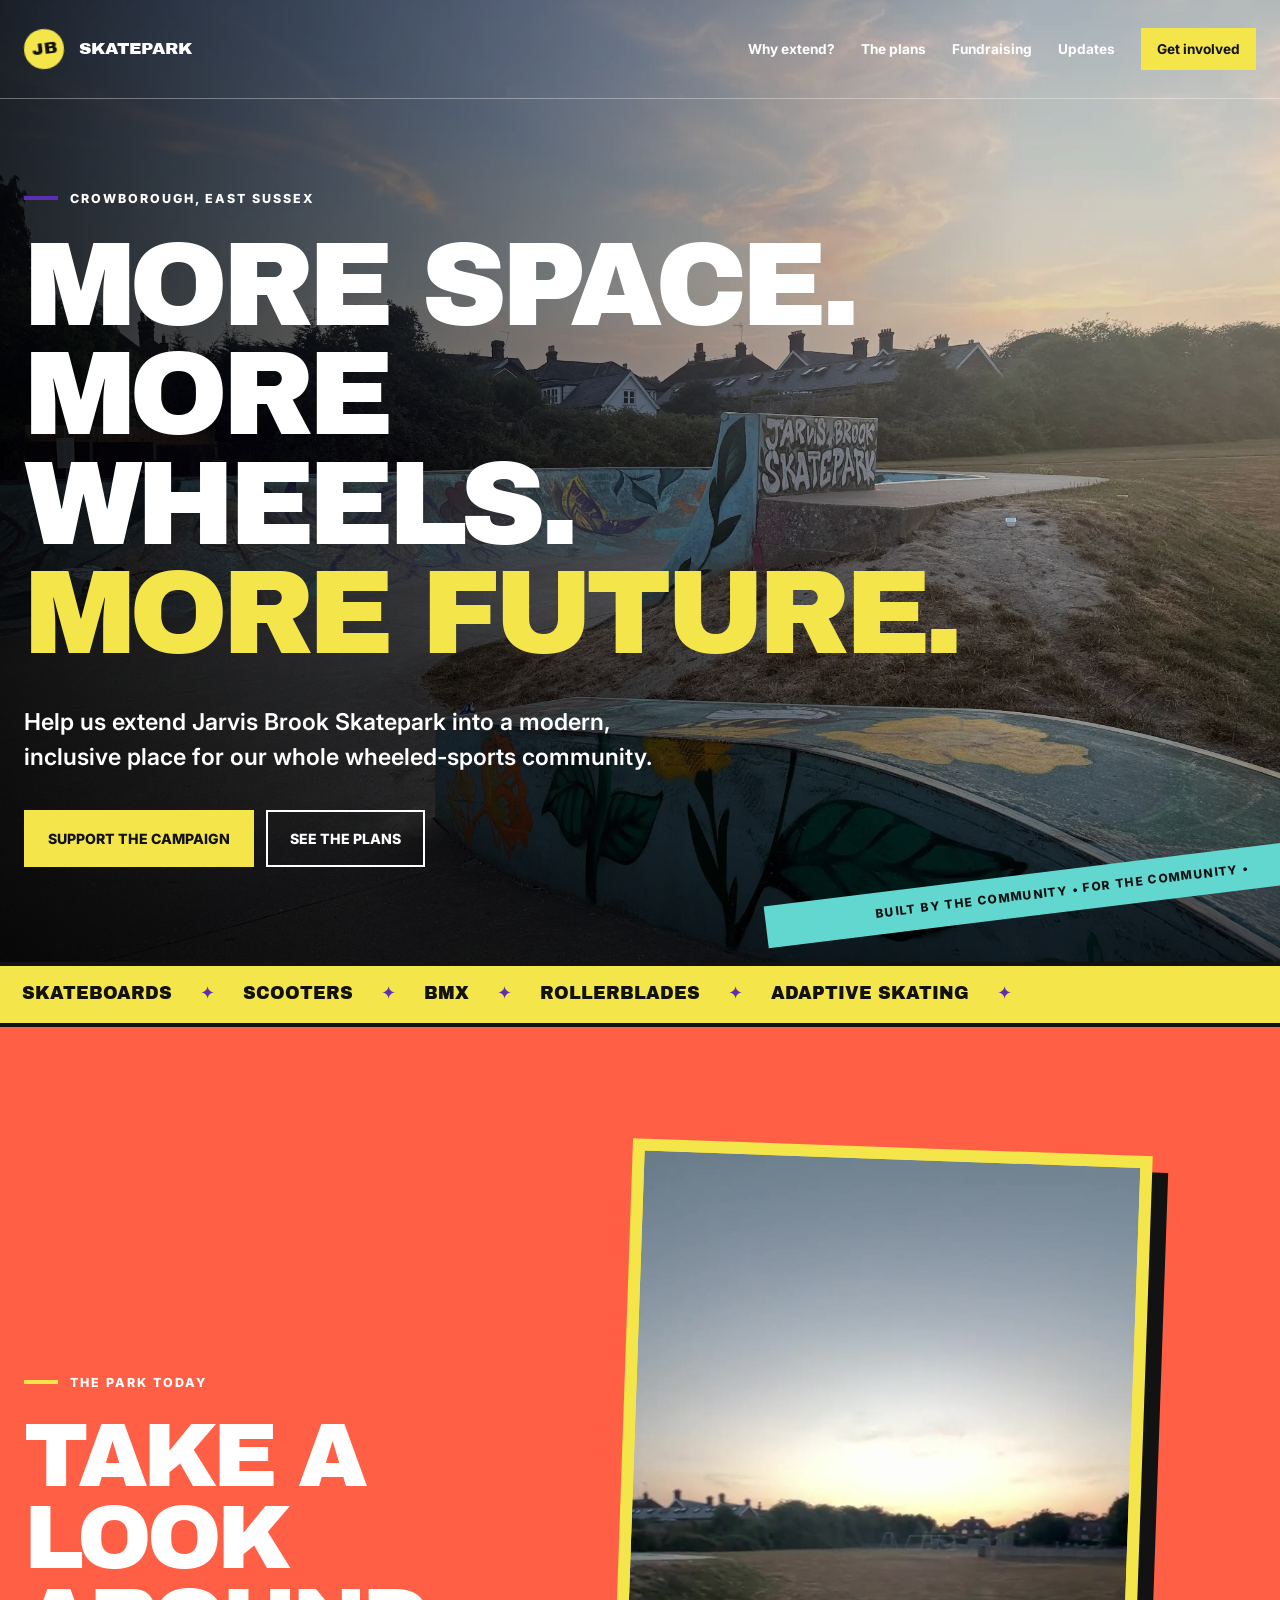
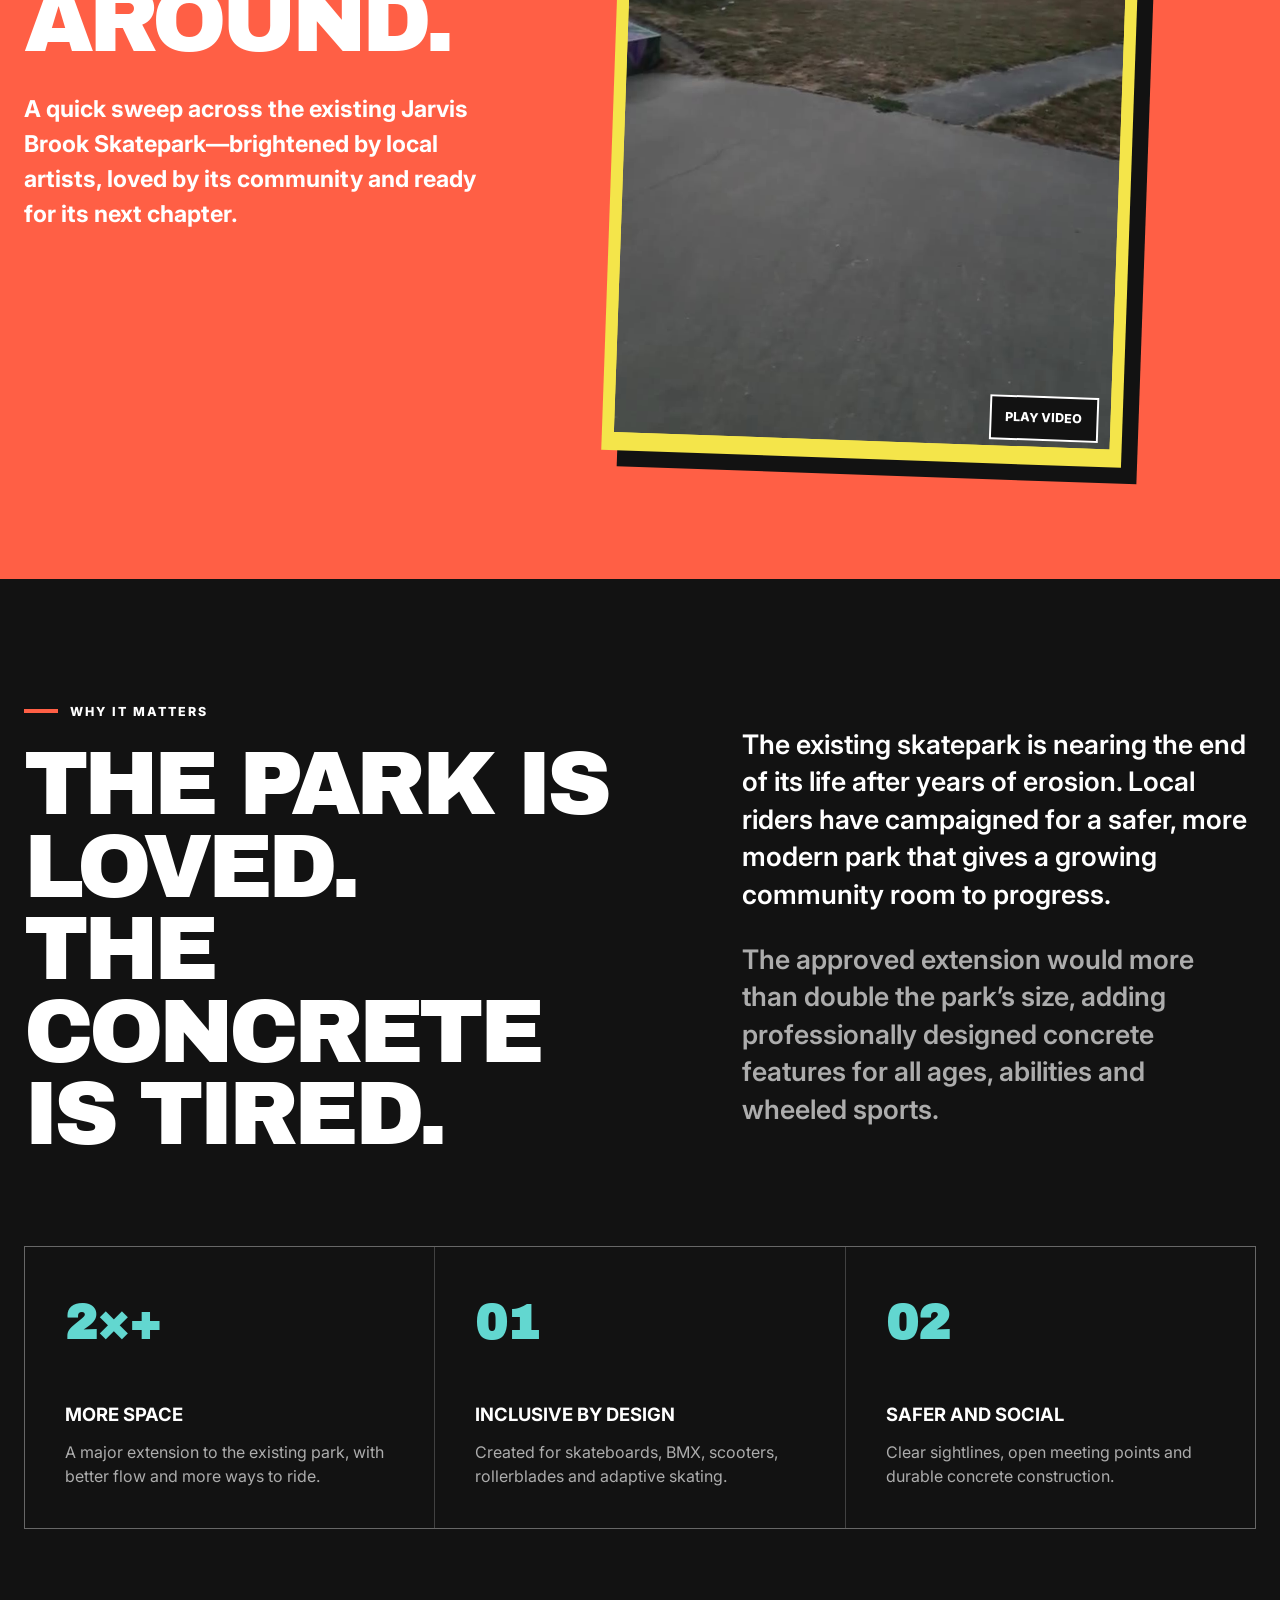
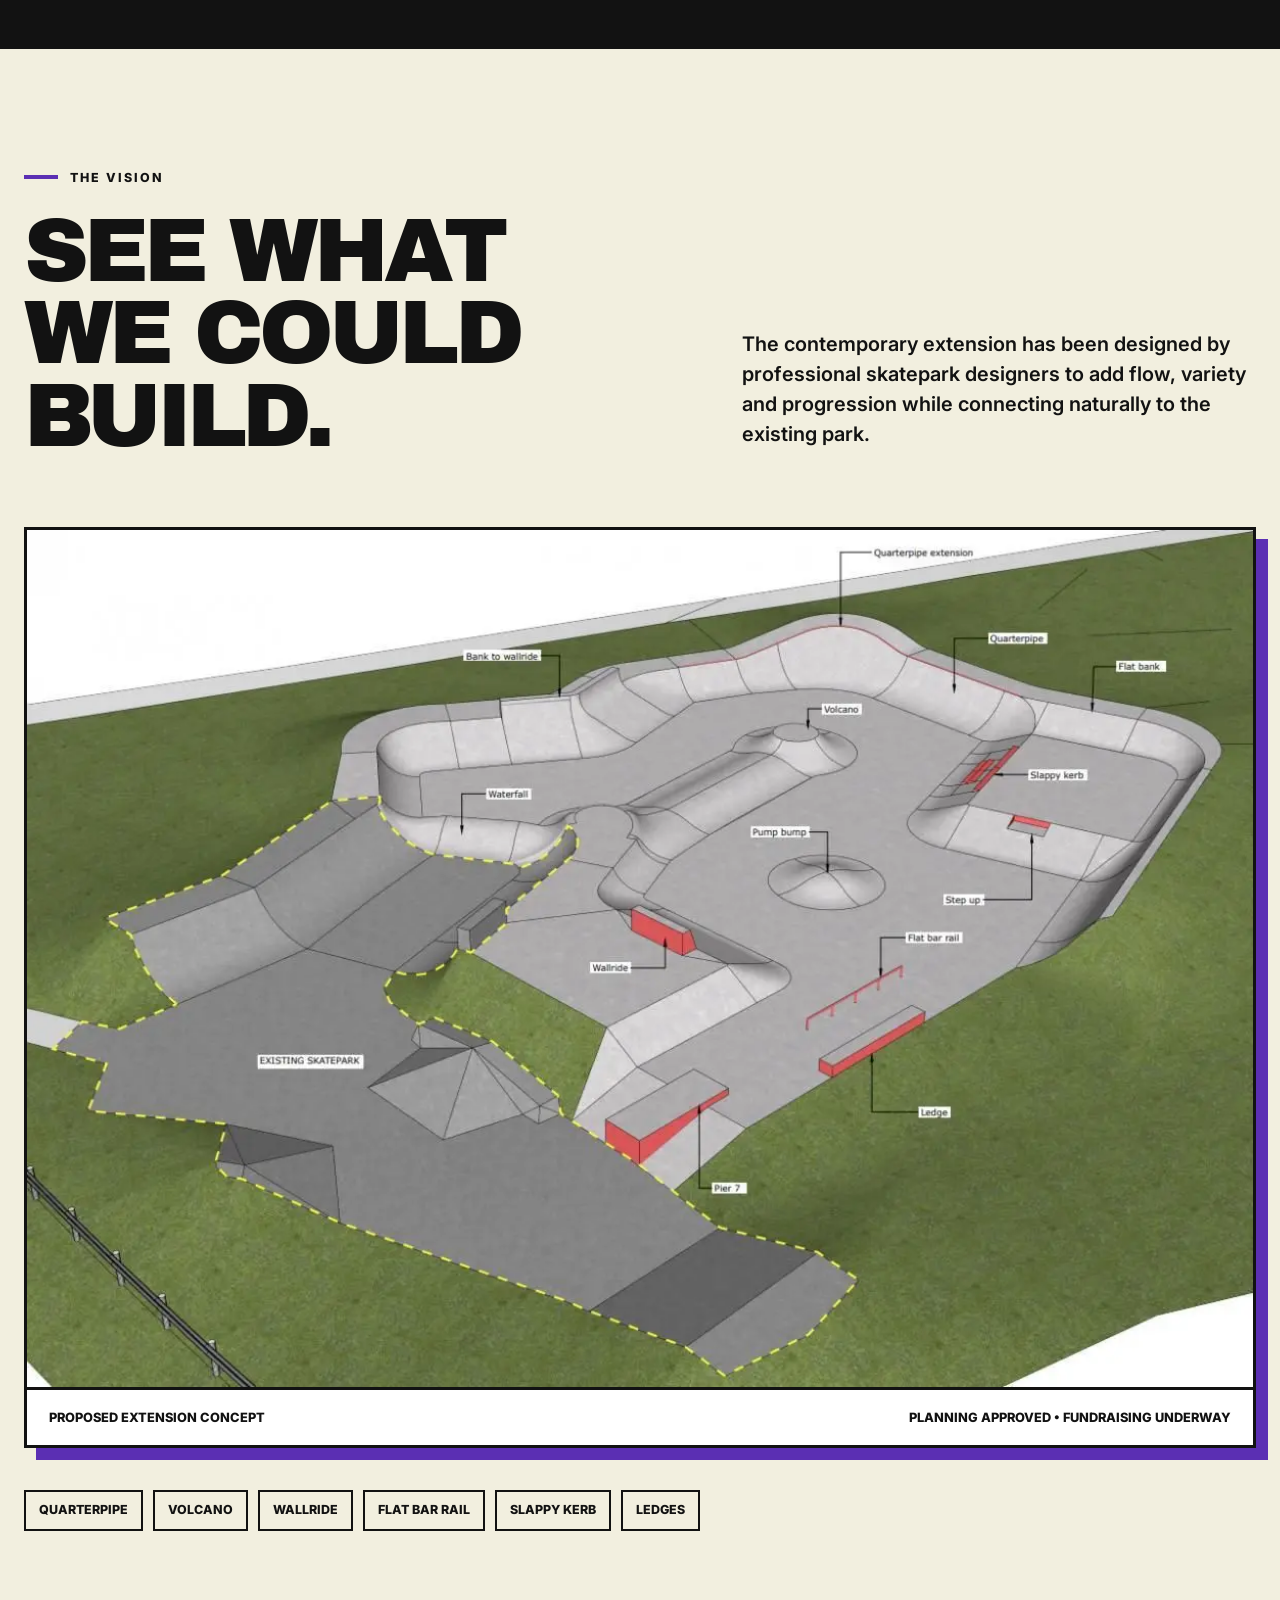
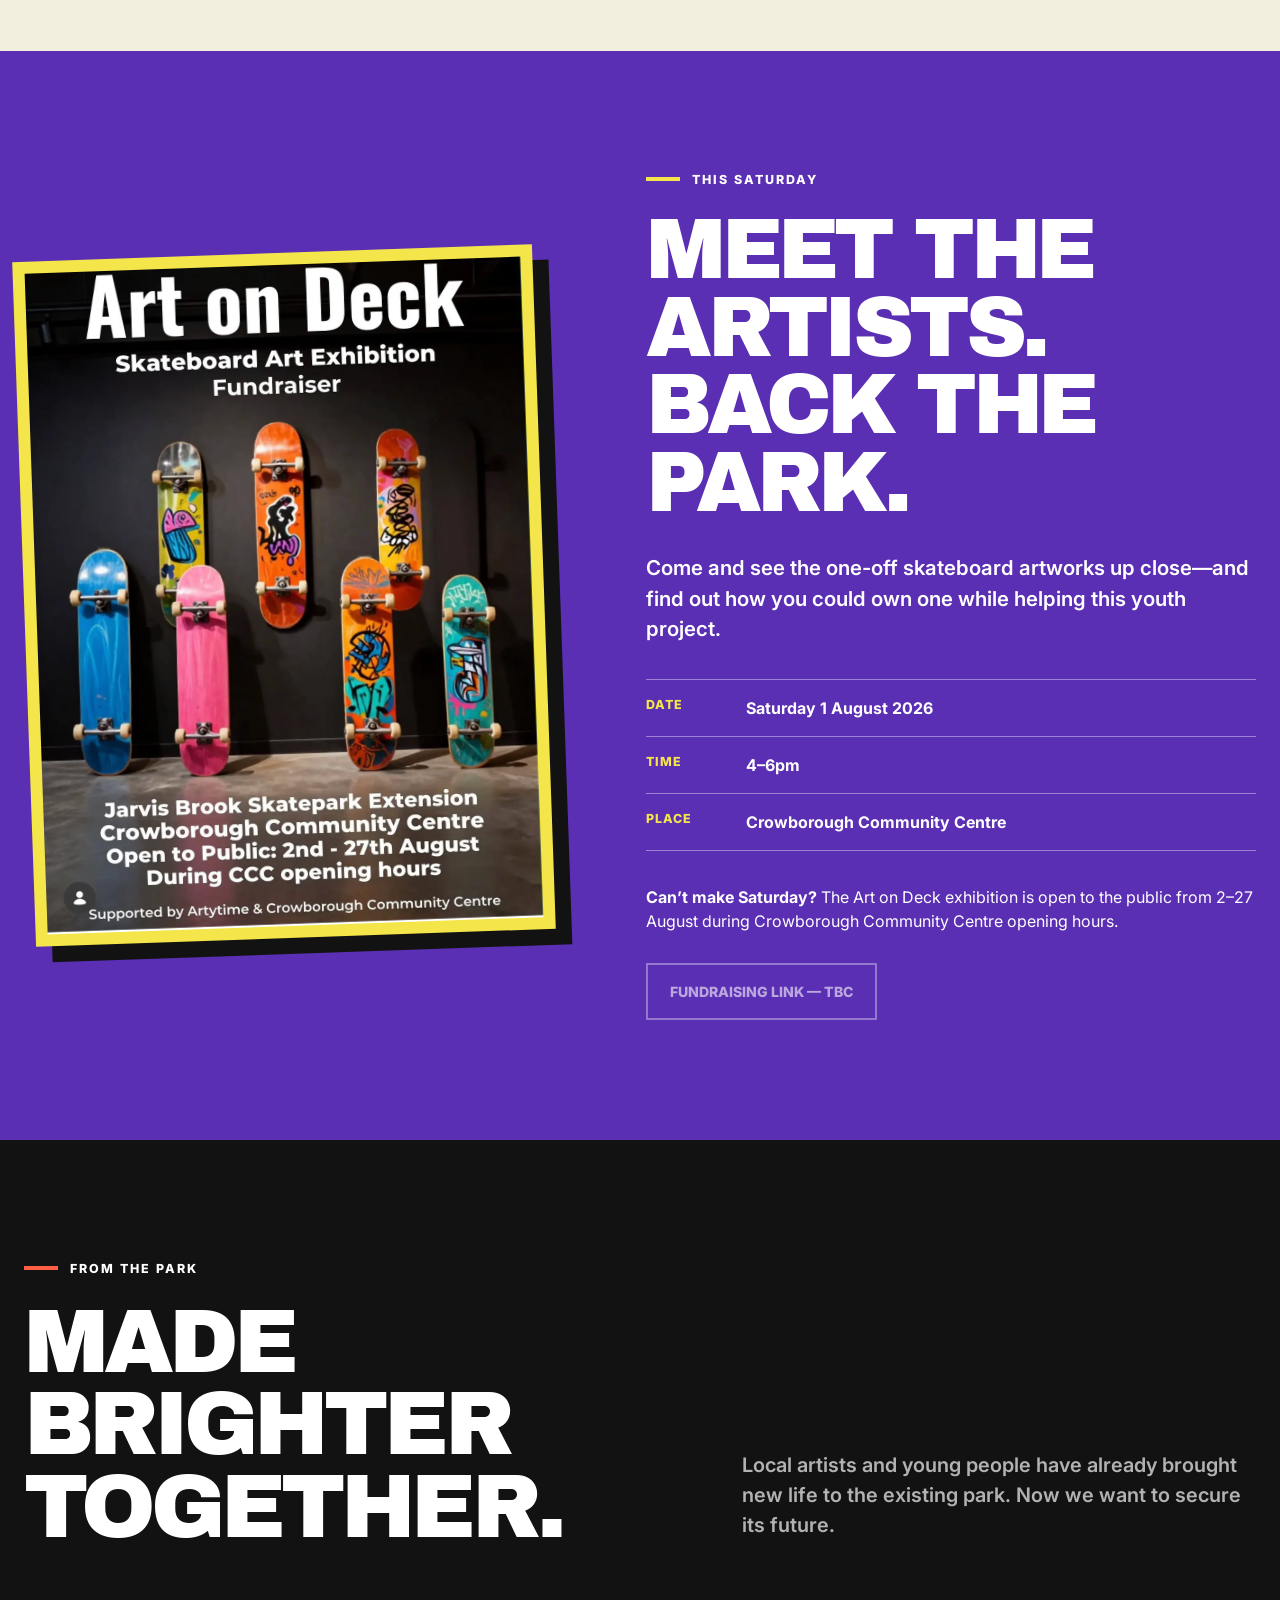
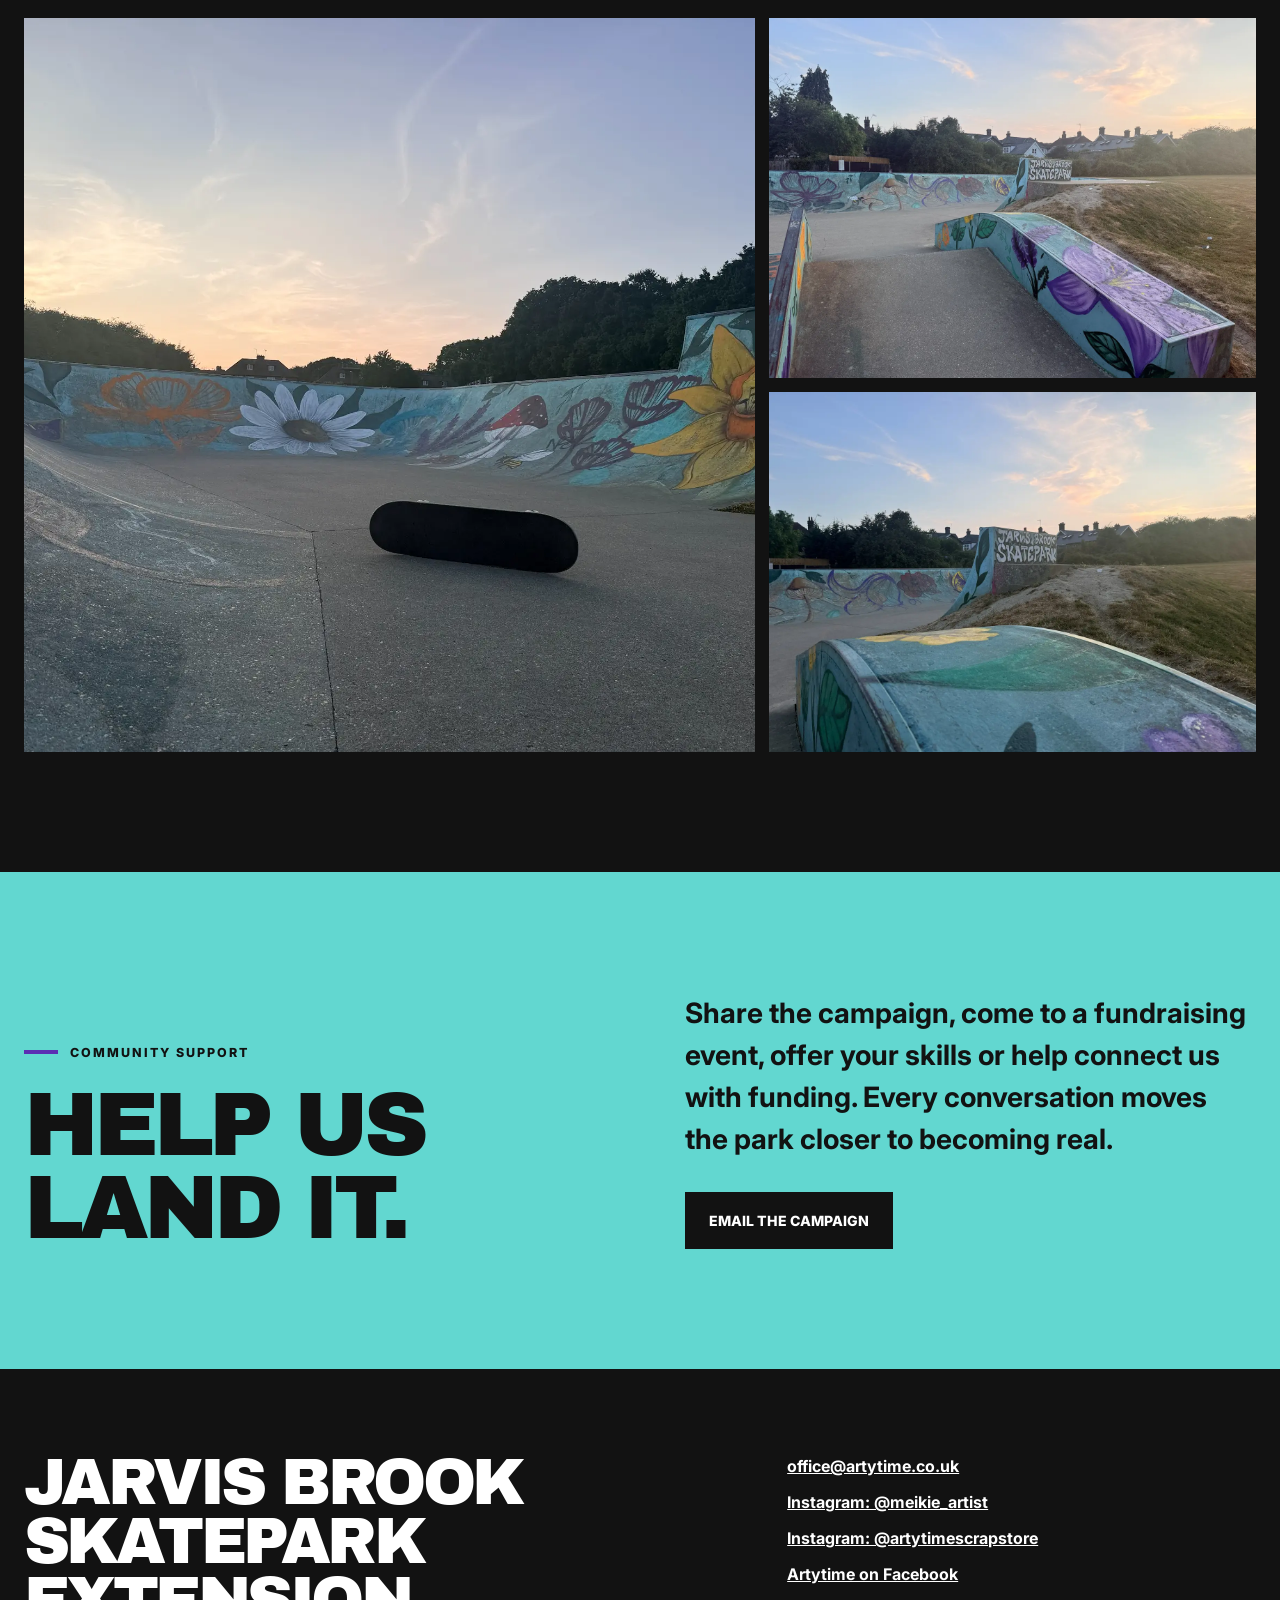
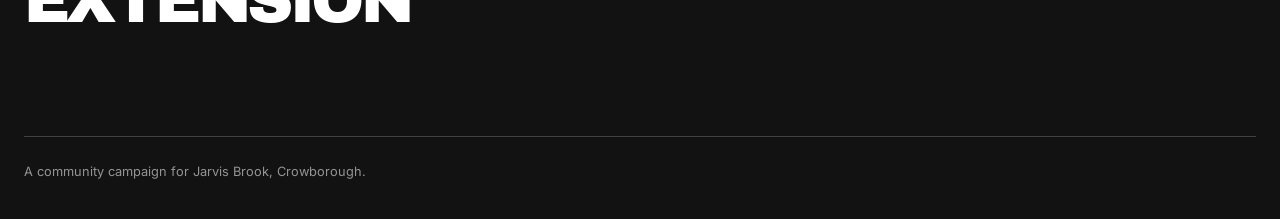
==== commit 7ca470dd: "Add files via upload" ====
--- a/index.html
+++ b/index.html
@@ -70,6 +70,29 @@
       </div>
     </section>
 
+    <section class="section park-film">
+      <div class="park-film-copy">
+        <p class="eyebrow eyebrow-yellow">The park today</p>
+        <h2>Take a look<br>around.</h2>
+        <p>A quick sweep across the existing Jarvis Brook Skatepark—brightened by local artists, loved by its community and ready for its next chapter.</p>
+      </div>
+      <div class="park-film-media">
+        <video
+          class="park-video"
+          autoplay
+          muted
+          loop
+          playsinline
+          preload="metadata"
+          poster="jb-skatepark-tour-poster.jpg"
+          aria-label="A short moving view across the painted ramps at Jarvis Brook Skatepark"
+        >
+          <source src="jb-skatepark-tour.mp4" type="video/mp4">
+        </video>
+        <button class="video-toggle" type="button">Pause video</button>
+      </div>
+    </section>
+
     <section id="why" class="section section-dark">
       <div class="section-grid">
         <div>
--- a/styles.css
+++ b/styles.css
@@ -60,7 +60,7 @@
 }
 
 .site-header {
-  position: absolute;
+  position: fixed;
   top: 0;
   left: 0;
   right: 0;
@@ -72,8 +72,14 @@
   margin: 0 auto;
   padding: 28px max(24px, calc((100% - var(--max)) / 2));
   color: var(--white);
+  background-color: rgb(18 18 18 / 0%);
   border-bottom: 1px solid rgb(255 255 255 / 35%);
   transition: background-color .35s ease, border-color .35s ease;
+}
+
+.site-header.is-scrolled {
+  background-color: var(--ink);
+  border-bottom-color: rgb(255 255 255 / 20%);
 }
 
 .wordmark {
@@ -297,6 +303,51 @@
 .ticker i {
   color: var(--purple);
   font-style: normal;
+}
+
+.park-film {
+  display: grid;
+  grid-template-columns: .8fr minmax(300px, 520px);
+  gap: clamp(50px, 9vw, 140px);
+  align-items: center;
+  color: var(--white);
+  background: var(--coral);
+}
+
+.park-film-copy > p:last-child {
+  max-width: 560px;
+  margin: 30px 0 0;
+  font-size: clamp(1.15rem, 2vw, 1.45rem);
+  font-weight: 700;
+}
+
+.park-film-media {
+  position: relative;
+  padding: 12px;
+  background: var(--yellow);
+  box-shadow: 16px 16px 0 var(--ink);
+  transform: rotate(2deg);
+}
+
+.park-video {
+  width: 100%;
+  aspect-ratio: 9 / 16;
+  object-fit: cover;
+}
+
+.video-toggle {
+  position: absolute;
+  right: 24px;
+  bottom: 24px;
+  padding: 11px 14px;
+  color: var(--white);
+  background: var(--ink);
+  border: 2px solid var(--white);
+  font: inherit;
+  font-size: .78rem;
+  font-weight: 800;
+  text-transform: uppercase;
+  cursor: pointer;
 }
 
 .section {
@@ -646,6 +697,11 @@
     justify-content: center;
   }
 
+  .park-film {
+    grid-template-columns: minmax(240px, 480px);
+    justify-content: center;
+  }
+
   .gallery {
     grid-template-columns: 1fr 1fr;
     grid-template-rows: minmax(300px, 520px) minmax(220px, 330px);
@@ -654,17 +710,6 @@
   .gallery-wide {
     grid-column: 1 / -1;
     grid-row: auto;
-  }
-}
-
-@media (min-width: 901px) {
-  .site-header {
-    position: fixed;
-  }
-
-  .site-header.is-scrolled {
-    background: rgb(18 18 18 / 96%);
-    border-bottom-color: rgb(255 255 255 / 20%);
   }
 }
 
@@ -738,6 +783,10 @@
   }
 
   .poster-wrap {
+    box-shadow: 9px 9px 0 var(--ink);
+  }
+
+  .park-film-media {
     box-shadow: 9px 9px 0 var(--ink);
   }
 
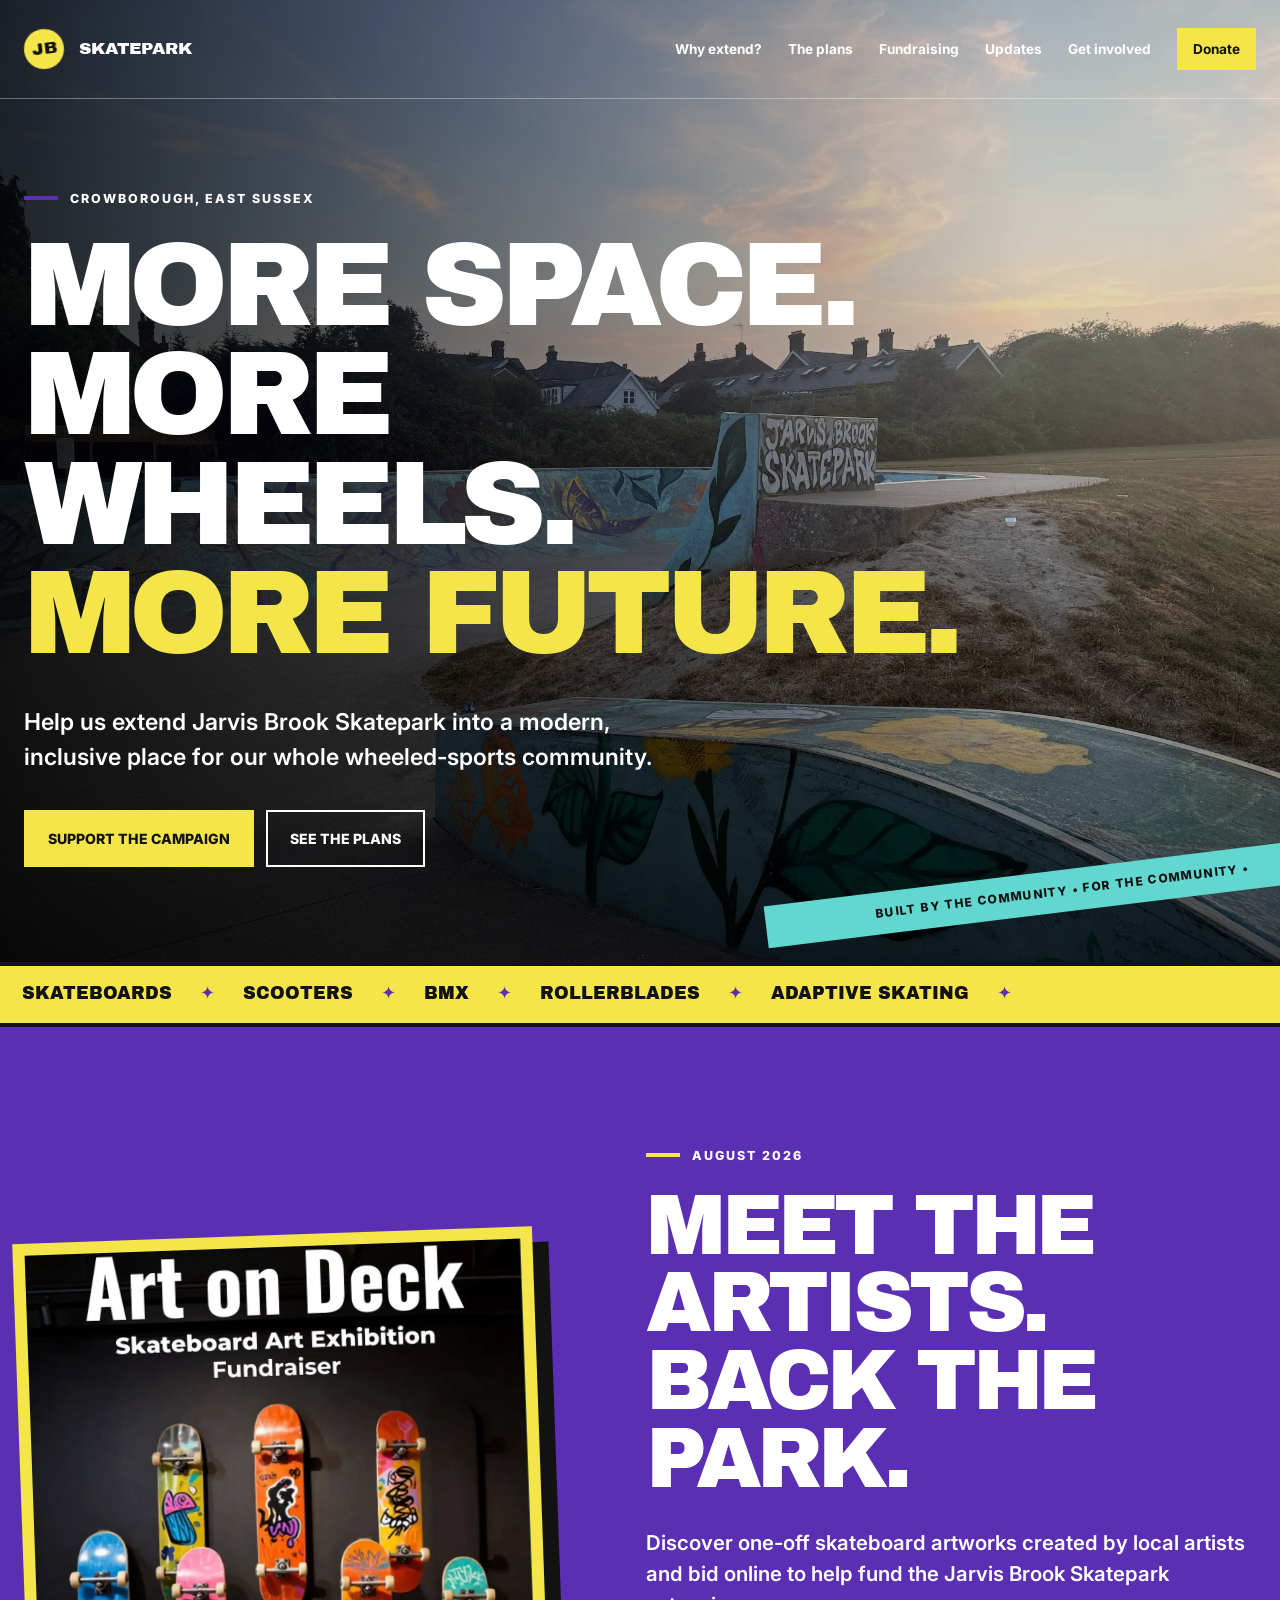
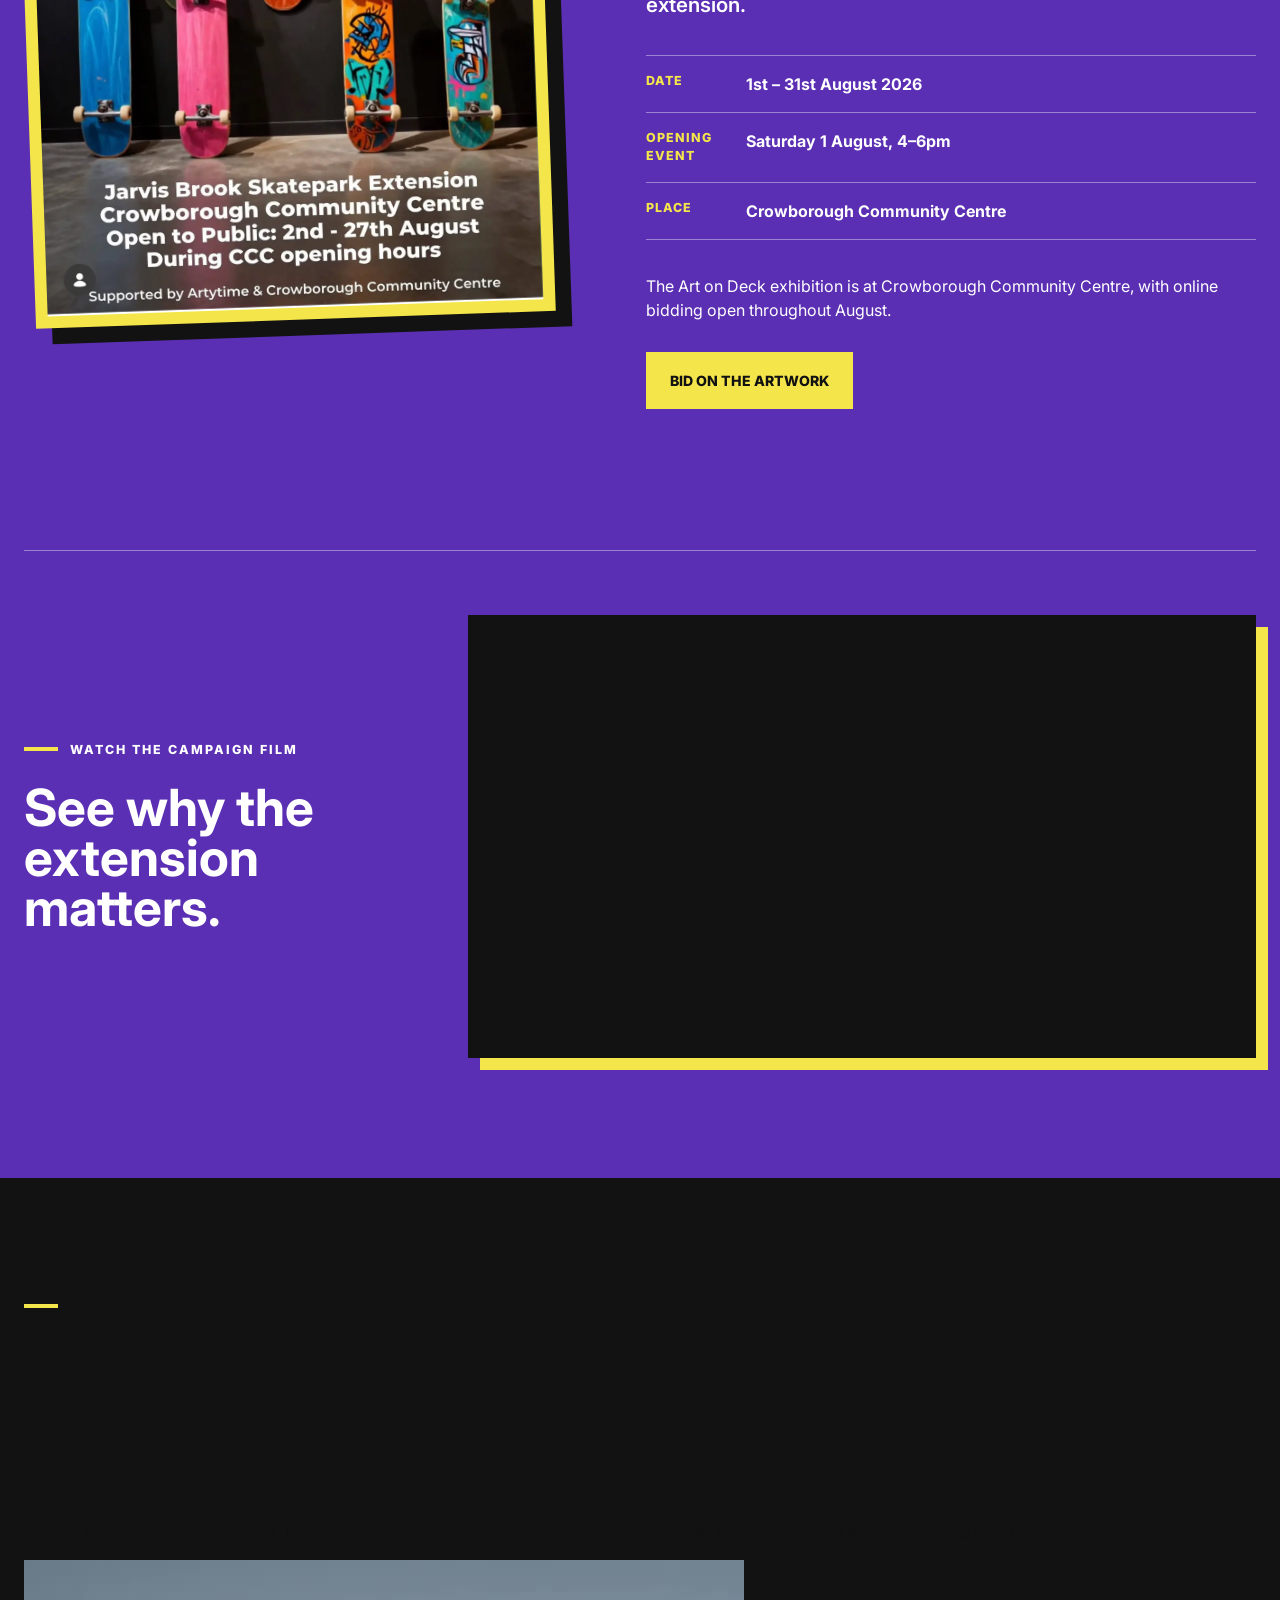
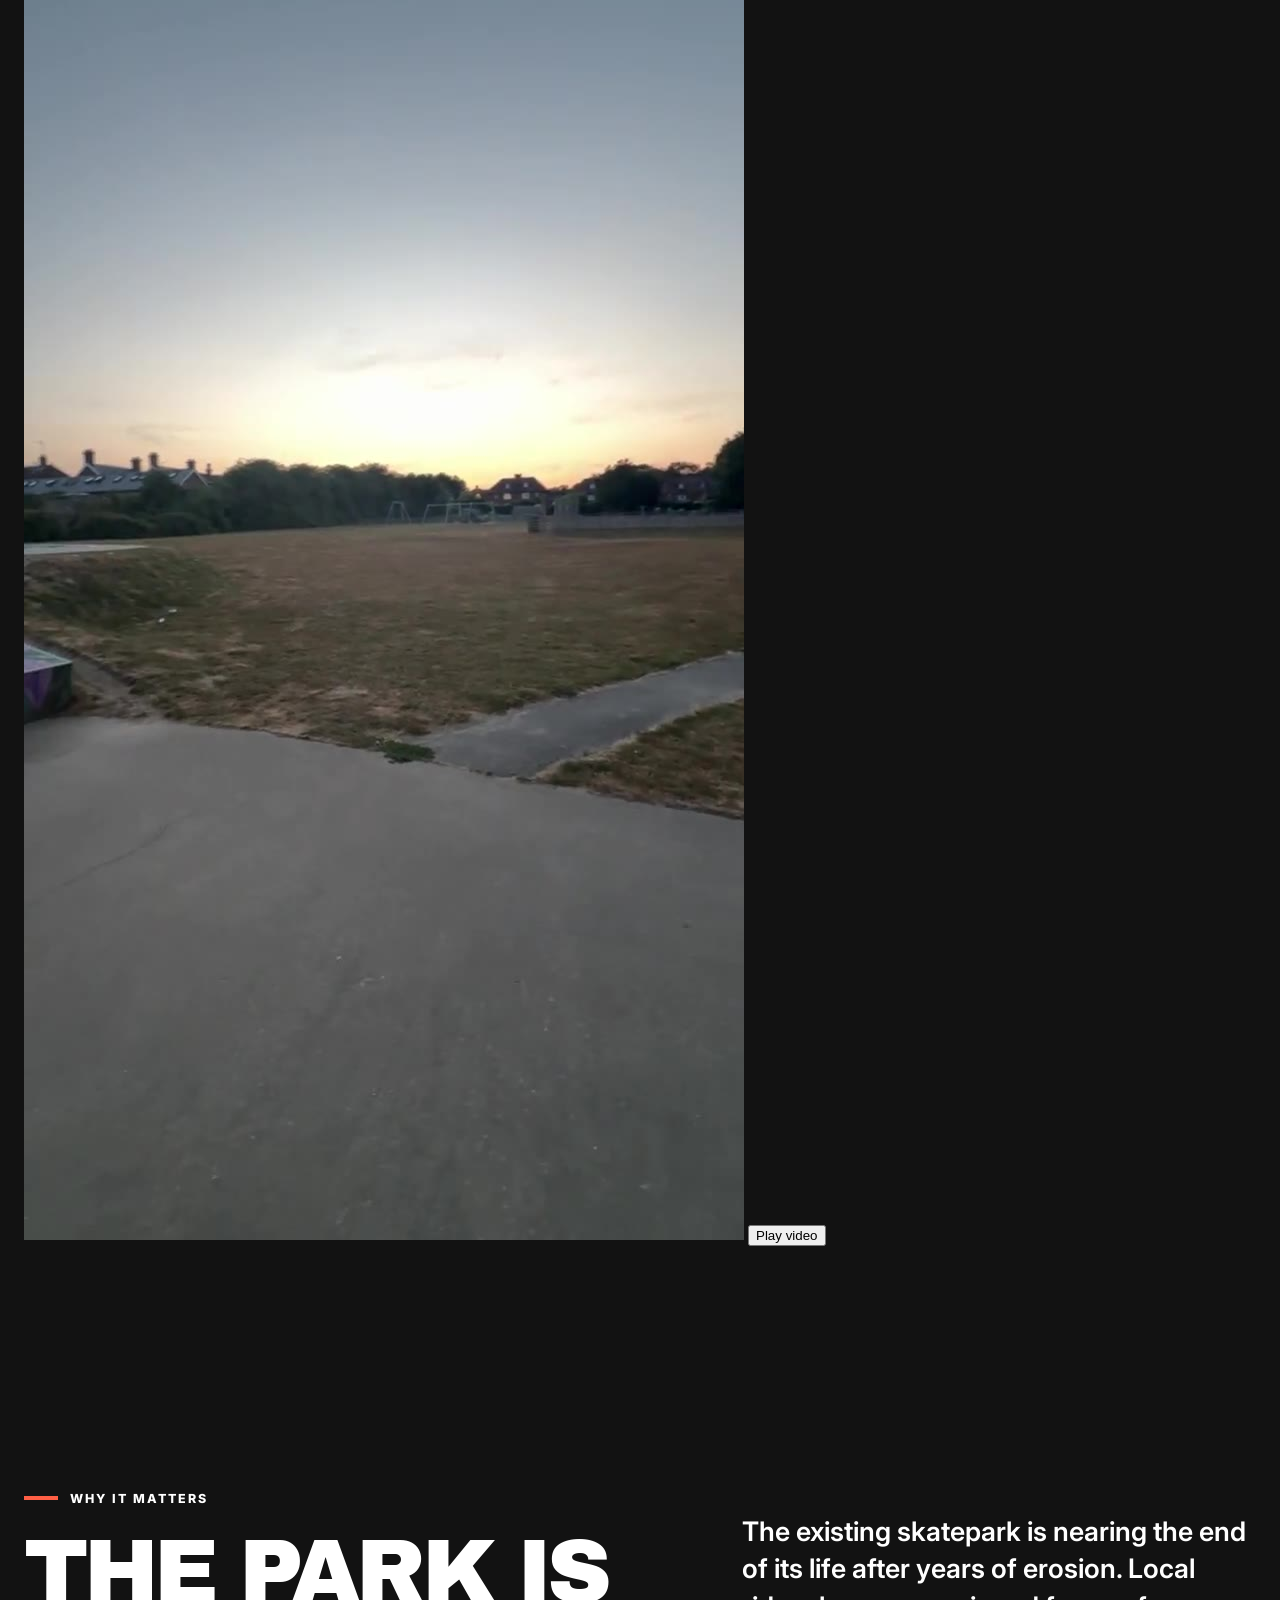
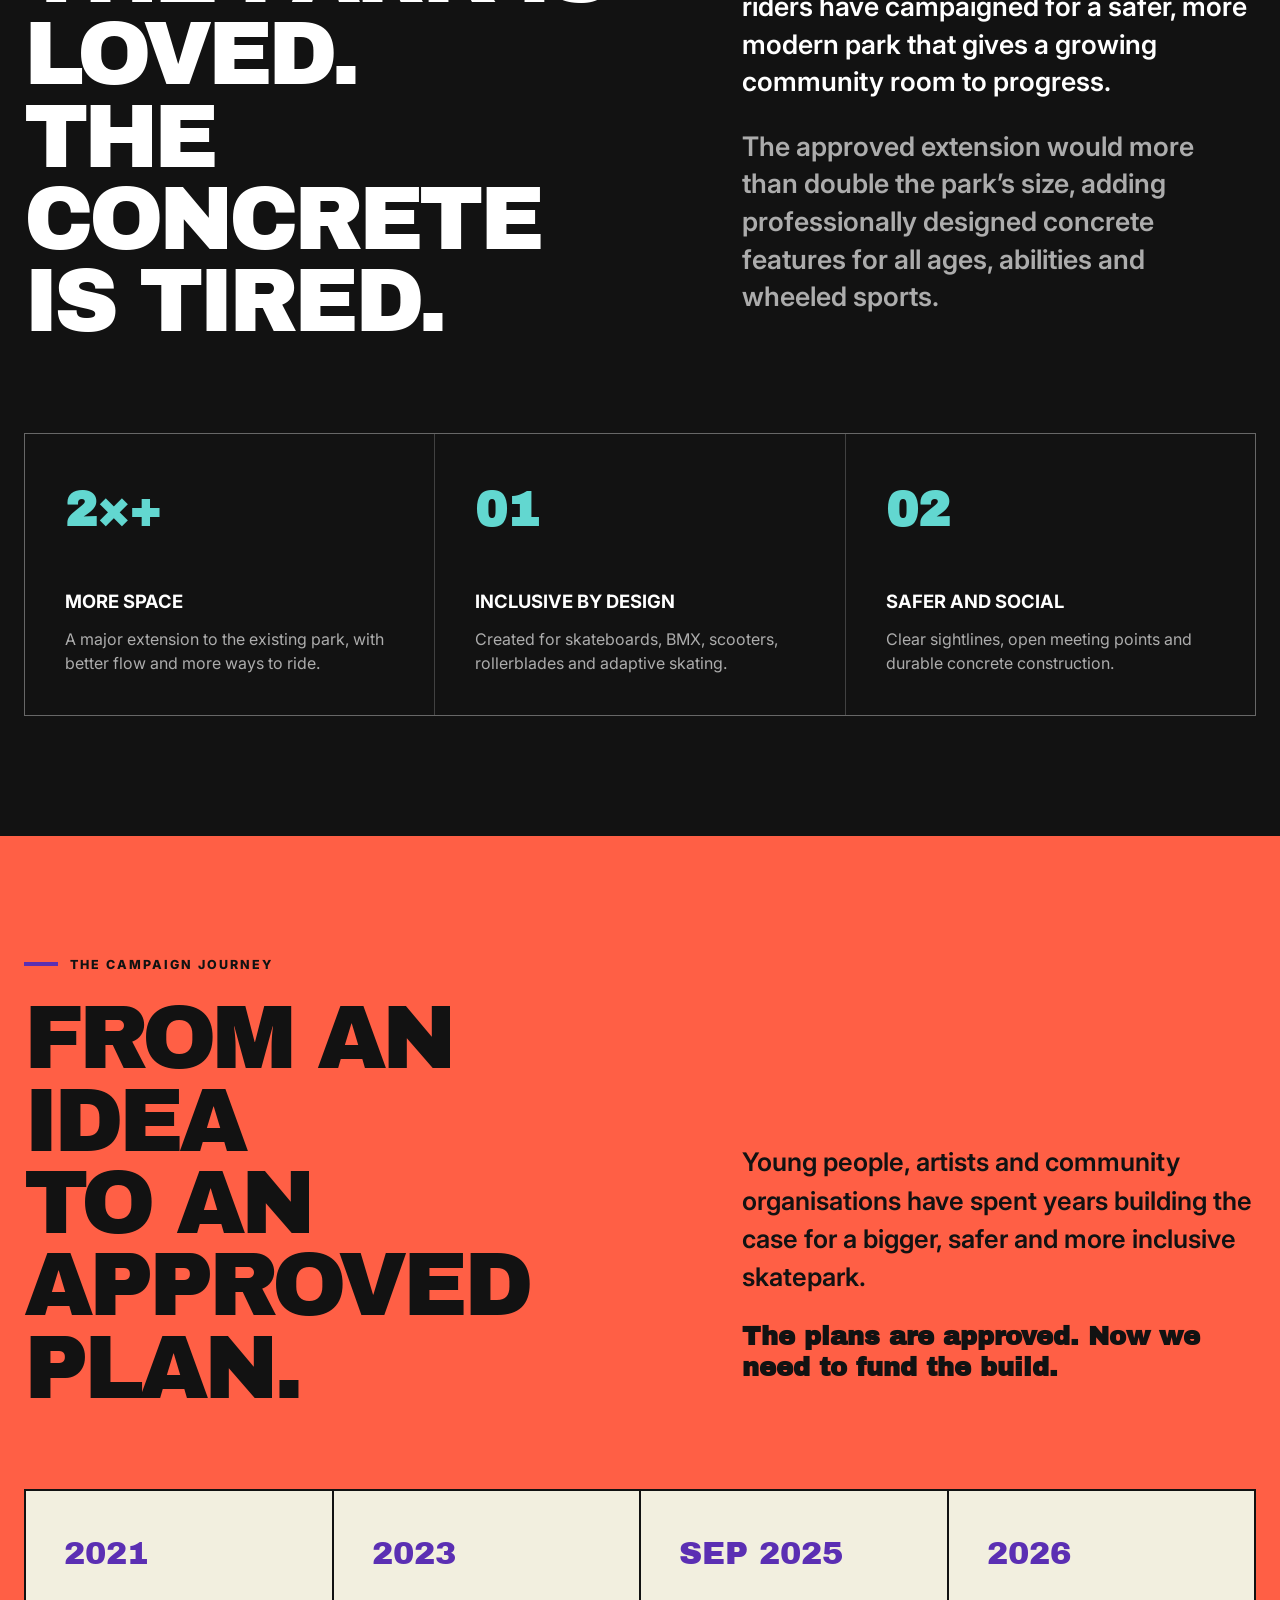
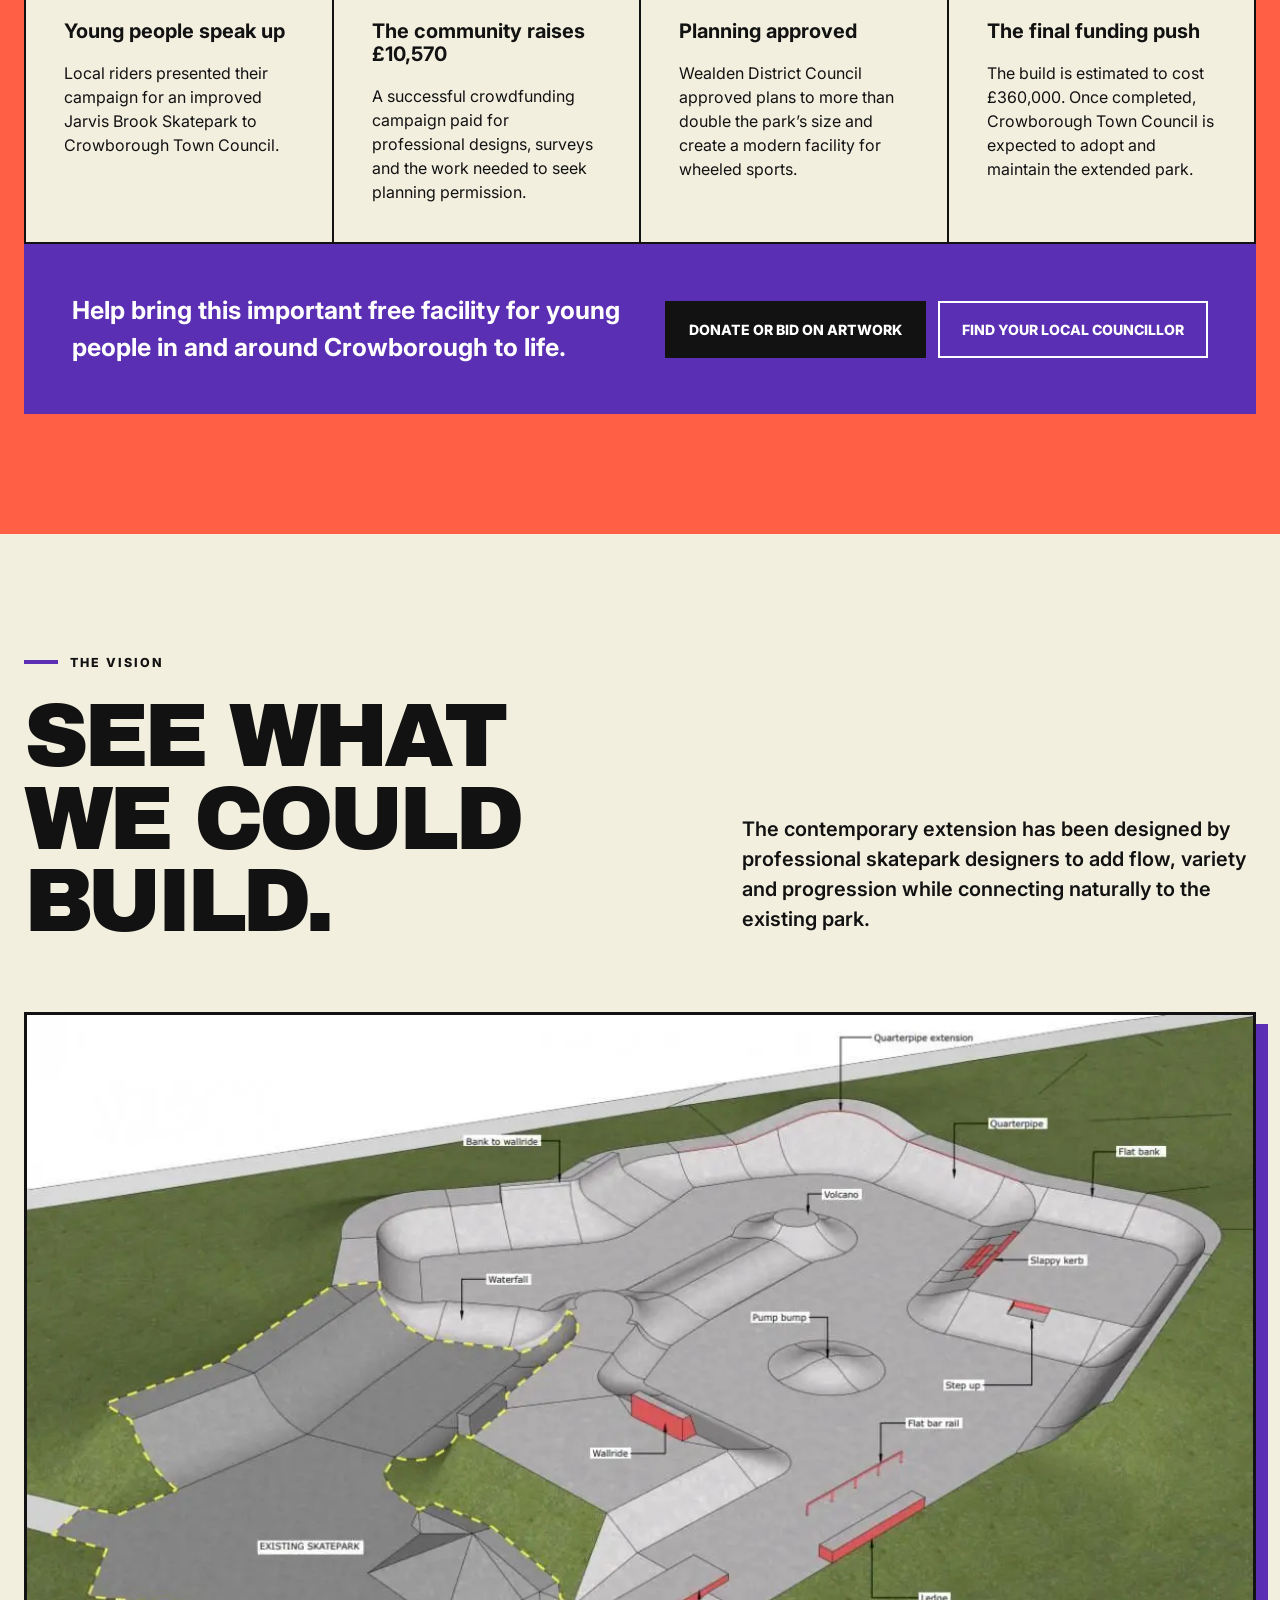
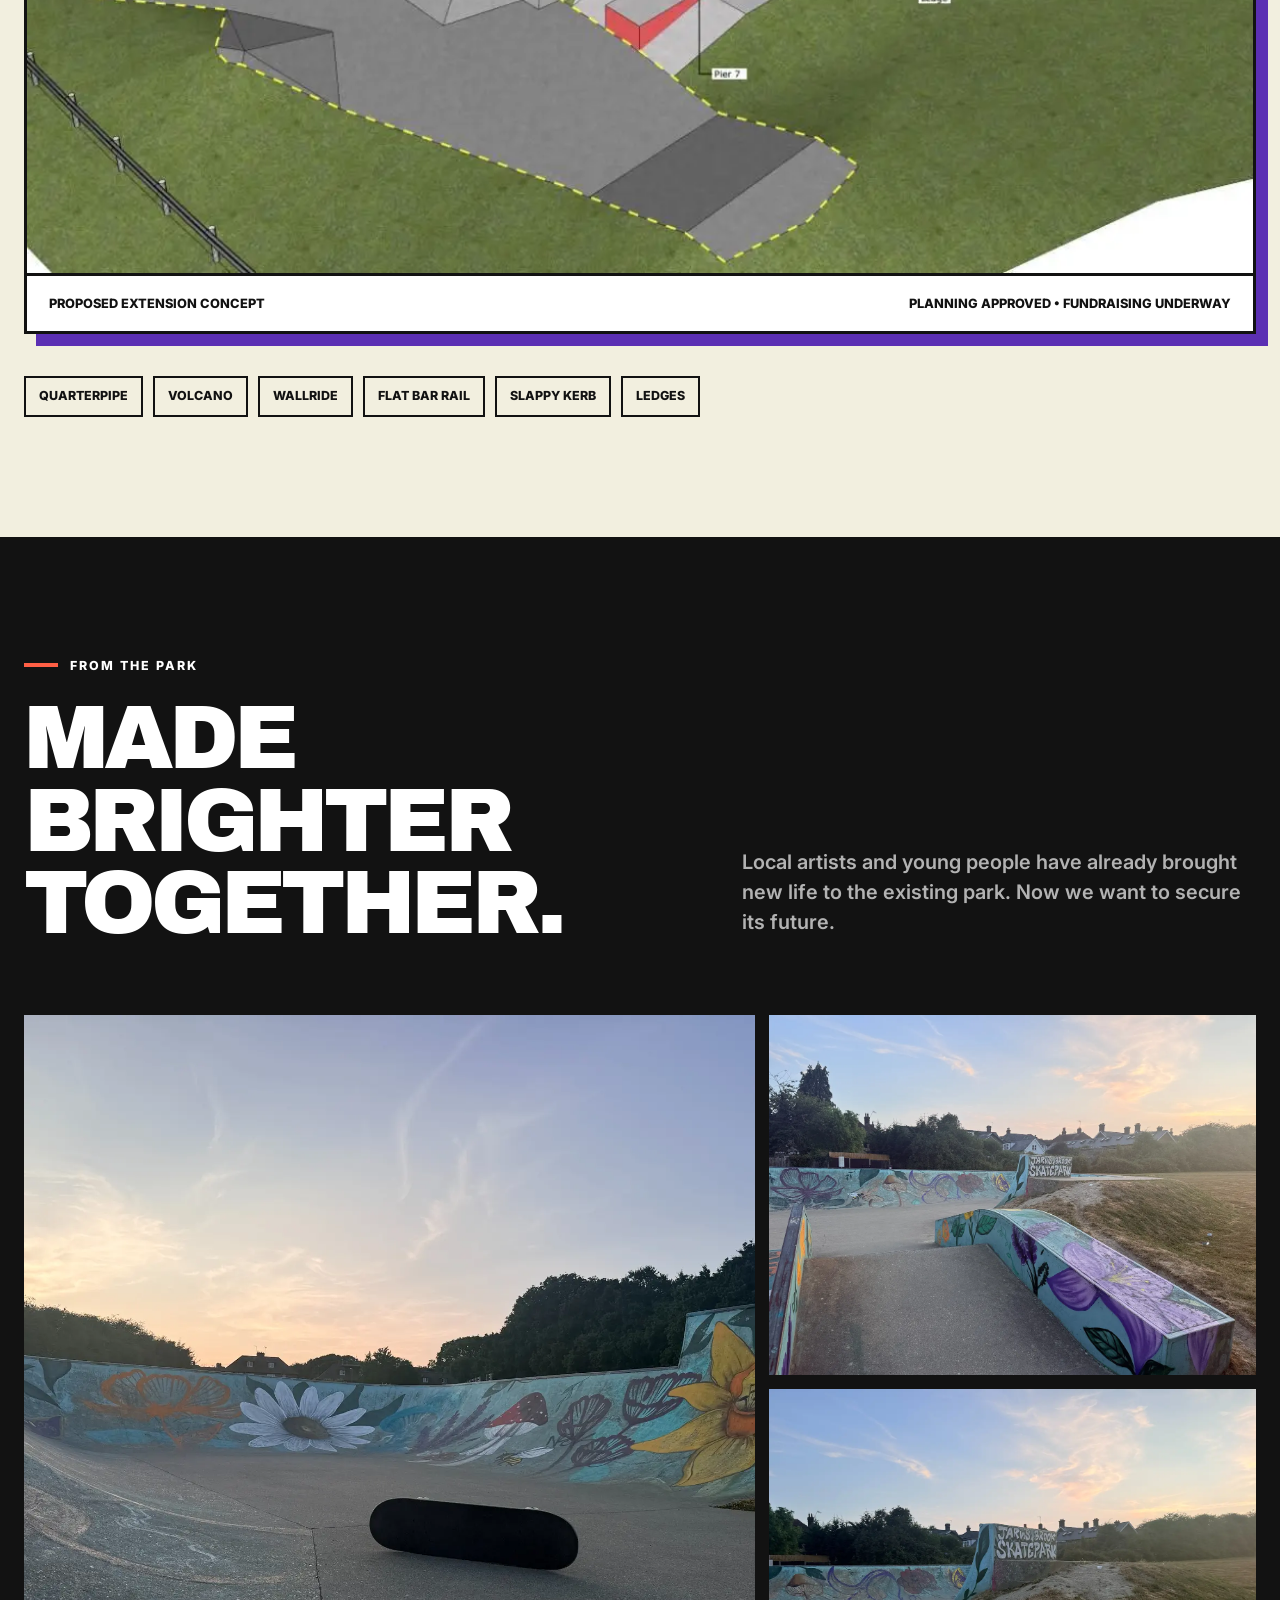
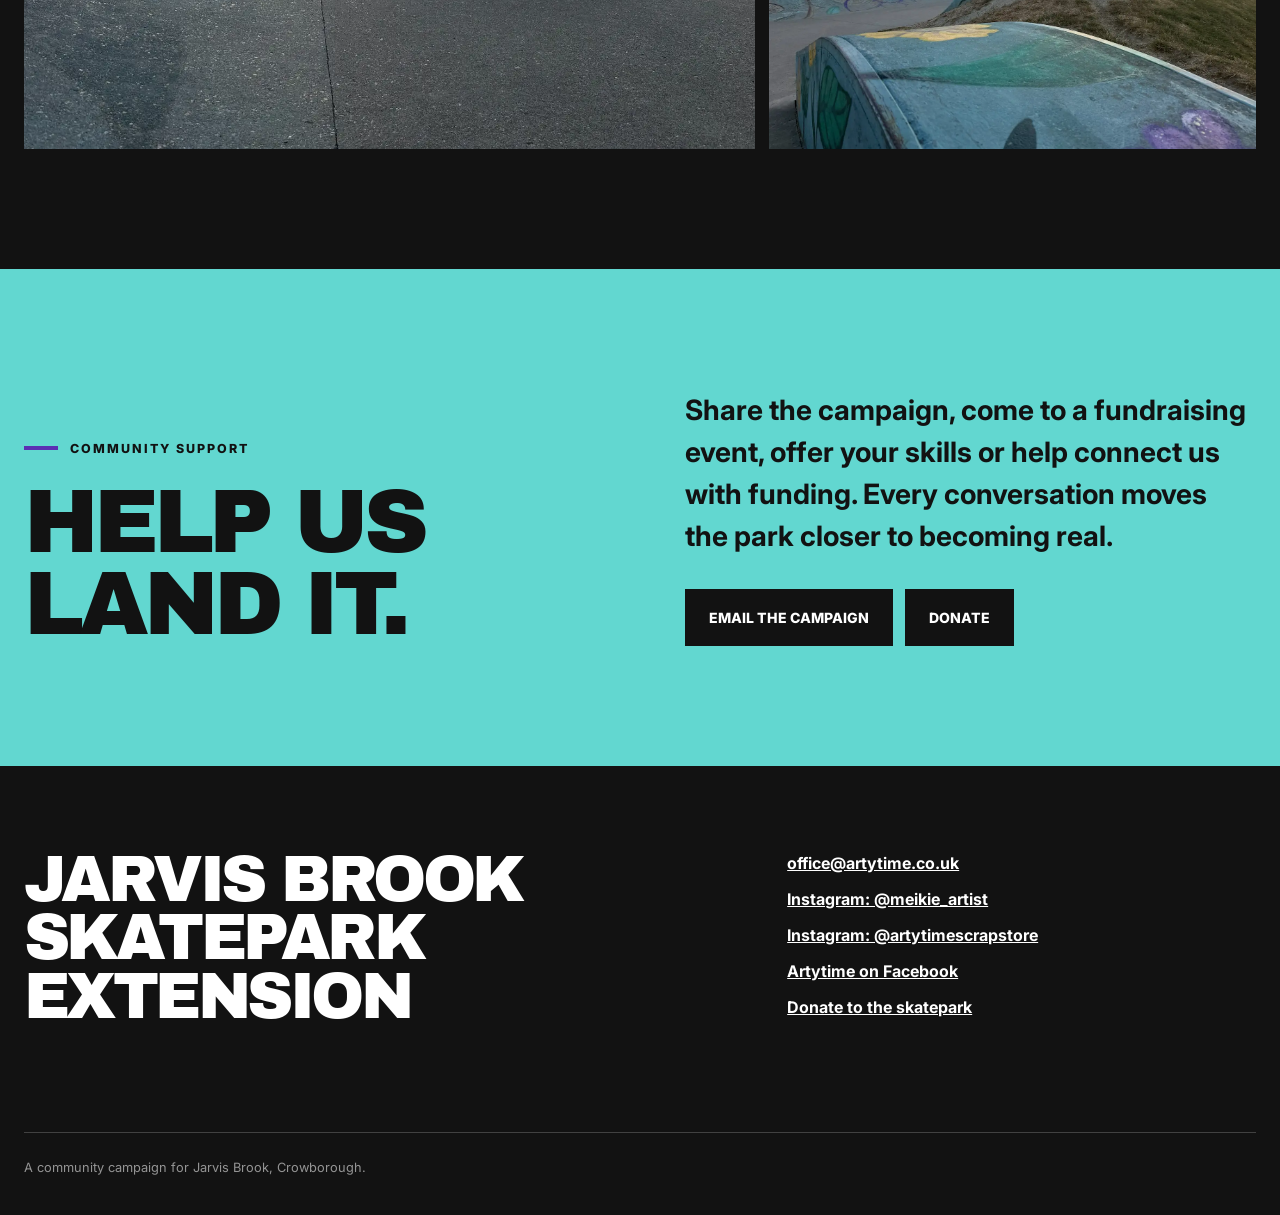
==== commit 0fb6ca49: "Add files via upload" ====
--- a/index.html
+++ b/index.html
@@ -40,7 +40,8 @@
       <a href="#plans">The plans</a>
       <a href="#fundraising">Fundraising</a>
       <a href="#updates">Updates</a>
-      <a class="nav-cta" href="#support">Get involved</a>
+      <a href="#support">Get involved</a>
+      <a class="nav-cta" href="https://app.galabid.com/jarvisbrookskatepark/items" target="_blank" rel="noopener noreferrer">Donate</a>
     </nav>
   </header>
 
@@ -67,6 +68,49 @@
         <span>BMX</span><i>✦</i>
         <span>Rollerblades</span><i>✦</i>
         <span>Adaptive skating</span><i>✦</i>
+      </div>
+    </section>
+
+    <section id="fundraising" class="section fundraiser">
+      <div class="poster-wrap">
+        <img src="art-on-deck-poster.webp" alt="Art on Deck skateboard art exhibition fundraiser poster">
+      </div>
+      <div class="fundraiser-copy">
+        <p class="eyebrow eyebrow-yellow">AUGUST 2026</p>
+        <h2>Meet the artists.<br>Back the park.</h2>
+        <p class="event-lead">Discover one-off skateboard artworks created by local artists and bid online to help fund the Jarvis Brook Skatepark extension.</p>
+        <dl class="event-details">
+          <div>
+            <dt>Date</dt>
+            <dd>1st – 31st August 2026</dd>
+          </div>
+          <div>
+            <dt>Opening event</dt>
+            <dd>Saturday 1 August, 4–6pm</dd>
+          </div>
+          <div>
+            <dt>Place</dt>
+            <dd>Crowborough Community Centre</dd>
+          </div>
+        </dl>
+        <p class="exhibition-note">The Art on Deck exhibition is at Crowborough Community Centre, with online bidding open throughout August.</p>
+        <a class="button button-primary" href="https://app.galabid.com/jarvisbrookskatepark/items" target="_blank" rel="noopener noreferrer">Bid on the artwork</a>
+      </div>
+      <div class="campaign-film">
+        <div class="campaign-film-heading">
+          <p class="eyebrow eyebrow-yellow">Watch the campaign film</p>
+          <h3>See why the extension matters.</h3>
+        </div>
+        <div class="campaign-film-frame">
+          <iframe
+            src="https://www.youtube-nocookie.com/embed/-y640ATKXLc"
+            title="Jarvis Brook Skatepark Extension campaign film"
+            loading="lazy"
+            allow="accelerometer; autoplay; clipboard-write; encrypted-media; gyroscope; picture-in-picture; web-share"
+            referrerpolicy="strict-origin-when-cross-origin"
+            allowfullscreen
+          ></iframe>
+        </div>
       </div>
     </section>
 
@@ -123,6 +167,50 @@
       </div>
     </section>
 
+    <section id="journey" class="section campaign-journey" aria-labelledby="journey-title">
+      <div class="journey-heading">
+        <div>
+          <p class="eyebrow">The campaign journey</p>
+          <h2 id="journey-title">From an idea<br>to an approved plan.</h2>
+        </div>
+        <div class="journey-intro">
+          <p>Young people, artists and community organisations have spent years building the case for a bigger, safer and more inclusive skatepark.</p>
+          <p class="journey-status">The plans are approved. Now we need to fund the build.</p>
+        </div>
+      </div>
+
+      <ol class="campaign-timeline">
+        <li>
+          <span class="timeline-year">2021</span>
+          <h3>Young people speak up</h3>
+          <p>Local riders presented their campaign for an improved Jarvis Brook Skatepark to Crowborough Town Council.</p>
+        </li>
+        <li>
+          <span class="timeline-year">2023</span>
+          <h3>The community raises £10,570</h3>
+          <p>A successful crowdfunding campaign paid for professional designs, surveys and the work needed to seek planning permission.</p>
+        </li>
+        <li>
+          <span class="timeline-year">SEP 2025</span>
+          <h3>Planning approved</h3>
+          <p>Wealden District Council approved plans to more than double the park’s size and create a modern facility for wheeled sports.</p>
+        </li>
+        <li>
+          <span class="timeline-year">2026</span>
+          <h3>The final funding push</h3>
+          <p>The build is estimated to cost £360,000. Once completed, Crowborough Town Council is expected to adopt and maintain the extended park.</p>
+        </li>
+      </ol>
+
+      <div class="journey-callout">
+        <p>Help bring this important free facility for young people in and around Crowborough to life.</p>
+        <div class="journey-actions">
+          <a class="button button-dark" href="https://app.galabid.com/jarvisbrookskatepark/items" target="_blank" rel="noopener noreferrer">Donate or bid on artwork</a>
+          <a class="button journey-button-outline" href="https://www.wealden.gov.uk/councillors-and-committees/about-the-elected-council/your-elected-representatives/" target="_blank" rel="noopener noreferrer">Find your local councillor</a>
+        </div>
+      </div>
+    </section>
+
     <section id="plans" class="section section-paper">
       <div class="section-heading">
         <div>
@@ -148,33 +236,6 @@
       </div>
     </section>
 
-    <section id="fundraising" class="section fundraiser">
-      <div class="poster-wrap">
-        <img src="art-on-deck-poster.webp" alt="Art on Deck skateboard art exhibition fundraiser poster">
-      </div>
-      <div class="fundraiser-copy">
-        <p class="eyebrow eyebrow-yellow">This Saturday</p>
-        <h2>Meet the artists.<br>Back the park.</h2>
-        <p class="event-lead">Come and see the one-off skateboard artworks up close—and find out how you could own one while helping this youth project.</p>
-        <dl class="event-details">
-          <div>
-            <dt>Date</dt>
-            <dd>Saturday 1 August 2026</dd>
-          </div>
-          <div>
-            <dt>Time</dt>
-            <dd>4–6pm</dd>
-          </div>
-          <div>
-            <dt>Place</dt>
-            <dd>Crowborough Community Centre</dd>
-          </div>
-        </dl>
-        <p class="exhibition-note"><strong>Can’t make Saturday?</strong> The Art on Deck exhibition is open to the public from 2–27 August during Crowborough Community Centre opening hours.</p>
-        <span class="button button-disabled" aria-disabled="true">Fundraising link — TBC</span>
-      </div>
-    </section>
-
     <section id="updates" class="section section-gallery">
       <div class="section-heading section-heading-light">
         <div>
@@ -203,7 +264,10 @@
       </div>
       <div class="support-copy">
         <p>Share the campaign, come to a fundraising event, offer your skills or help connect us with funding. Every conversation moves the park closer to becoming real.</p>
-        <a class="button button-dark" href="mailto:office@artytime.co.uk?subject=Jarvis%20Brook%20Skatepark%20Extension">Email the campaign</a>
+        <div class="support-actions">
+          <a class="button button-dark" href="mailto:office@artytime.co.uk?subject=Jarvis%20Brook%20Skatepark%20Extension">Email the campaign</a>
+          <a class="button button-dark" href="https://app.galabid.com/jarvisbrookskatepark/items" target="_blank" rel="noopener noreferrer">Donate</a>
+        </div>
       </div>
     </section>
   </main>
@@ -215,6 +279,7 @@
       <a href="https://www.instagram.com/meikie_artist/" rel="noopener noreferrer">Instagram: @meikie_artist</a>
       <a href="https://www.instagram.com/artytimescrapstore/" rel="noopener noreferrer">Instagram: @artytimescrapstore</a>
       <a href="https://www.facebook.com/artytimescrapstore/" rel="noopener noreferrer">Artytime on Facebook</a>
+      <a href="https://app.galabid.com/jarvisbrookskatepark/items" target="_blank" rel="noopener noreferrer">Donate to the skatepark</a>
     </div>
     <p class="footer-small">A community campaign for Jarvis Brook, Crowborough.</p>
   </footer>
--- a/styles.css
+++ b/styles.css
@@ -305,51 +305,6 @@
   font-style: normal;
 }
 
-.park-film {
-  display: grid;
-  grid-template-columns: .8fr minmax(300px, 520px);
-  gap: clamp(50px, 9vw, 140px);
-  align-items: center;
-  color: var(--white);
-  background: var(--coral);
-}
-
-.park-film-copy > p:last-child {
-  max-width: 560px;
-  margin: 30px 0 0;
-  font-size: clamp(1.15rem, 2vw, 1.45rem);
-  font-weight: 700;
-}
-
-.park-film-media {
-  position: relative;
-  padding: 12px;
-  background: var(--yellow);
-  box-shadow: 16px 16px 0 var(--ink);
-  transform: rotate(2deg);
-}
-
-.park-video {
-  width: 100%;
-  aspect-ratio: 9 / 16;
-  object-fit: cover;
-}
-
-.video-toggle {
-  position: absolute;
-  right: 24px;
-  bottom: 24px;
-  padding: 11px 14px;
-  color: var(--white);
-  background: var(--ink);
-  border: 2px solid var(--white);
-  font: inherit;
-  font-size: .78rem;
-  font-weight: 800;
-  text-transform: uppercase;
-  cursor: pointer;
-}
-
 .section {
   padding: 120px max(24px, calc((100% - var(--max)) / 2));
 }
@@ -401,6 +356,94 @@
   color: var(--aqua);
   font-family: "Archivo Black", sans-serif;
   font-size: 3rem;
+}
+
+.campaign-journey {
+  color: var(--ink);
+  background: var(--coral);
+}
+
+.journey-heading {
+  display: grid;
+  grid-template-columns: 1.1fr .9fr;
+  gap: 90px;
+  align-items: end;
+}
+
+.journey-heading h2 {
+  max-width: 900px;
+}
+
+.journey-intro {
+  font-size: clamp(1.18rem, 2vw, 1.6rem);
+  font-weight: 600;
+}
+
+.journey-status {
+  margin-top: 24px;
+  font-family: "Archivo Black", sans-serif;
+  line-height: 1.2;
+}
+
+.campaign-timeline {
+  display: grid;
+  grid-template-columns: repeat(4, 1fr);
+  gap: 2px;
+  margin: 80px 0 0;
+  padding: 2px;
+  list-style: none;
+  background: var(--ink);
+}
+
+.campaign-timeline li {
+  padding: clamp(26px, 3vw, 40px);
+  background: var(--paper);
+}
+
+.timeline-year {
+  display: block;
+  margin-bottom: 42px;
+  color: var(--purple);
+  font-family: "Archivo Black", sans-serif;
+  font-size: clamp(1.5rem, 2.5vw, 2.25rem);
+}
+
+.campaign-timeline h3 {
+  margin: 0 0 18px;
+  font-size: 1.25rem;
+  line-height: 1.15;
+}
+
+.campaign-timeline p {
+  margin: 0;
+}
+
+.journey-callout {
+  display: grid;
+  grid-template-columns: 1fr auto;
+  gap: 36px;
+  align-items: center;
+  padding: clamp(28px, 4vw, 48px);
+  color: var(--white);
+  background: var(--purple);
+}
+
+.journey-callout p {
+  max-width: 720px;
+  margin: 0;
+  font-size: clamp(1.2rem, 2vw, 1.55rem);
+  font-weight: 700;
+}
+
+.journey-actions {
+  display: flex;
+  flex-wrap: wrap;
+  gap: 12px;
+}
+
+.journey-button-outline {
+  color: var(--white);
+  border-color: var(--white);
 }
 
 .benefits h3 {
@@ -486,6 +529,40 @@
   font-size: clamp(3.6rem, 6.6vw, 7rem);
 }
 
+.campaign-film {
+  display: grid;
+  grid-template-columns: minmax(240px, .65fr) minmax(0, 1.35fr);
+  grid-column: 1 / -1;
+  gap: clamp(28px, 5vw, 72px);
+  align-items: center;
+  margin-top: clamp(16px, 3vw, 42px);
+  padding-top: clamp(36px, 5vw, 72px);
+  border-top: 1px solid rgb(255 255 255 / 40%);
+}
+
+.campaign-film h3 {
+  max-width: 520px;
+  margin: 14px 0 0;
+  font-size: clamp(2.15rem, 4vw, 4.5rem);
+  line-height: .98;
+}
+
+.campaign-film-frame {
+  overflow: hidden;
+  width: 100%;
+  aspect-ratio: 16 / 9;
+  border: 3px solid var(--ink);
+  background: var(--ink);
+  box-shadow: 12px 12px 0 var(--yellow);
+}
+
+.campaign-film-frame iframe {
+  display: block;
+  width: 100%;
+  height: 100%;
+  border: 0;
+}
+
 .event-lead {
   max-width: 650px;
   margin: 30px 0;
@@ -576,6 +653,12 @@
   margin: 0 0 32px;
   font-size: clamp(1.25rem, 2.2vw, 1.75rem);
   font-weight: 700;
+}
+
+.support-actions {
+  display: flex;
+  flex-wrap: wrap;
+  gap: 12px;
 }
 
 footer {
@@ -675,11 +758,20 @@
 
   .section-grid,
   .section-heading,
+  .journey-heading,
   .support {
     grid-template-columns: 1fr;
     gap: 42px;
   }
 
+  .campaign-timeline {
+    grid-template-columns: 1fr 1fr;
+  }
+
+  .journey-callout {
+    grid-template-columns: 1fr;
+  }
+
   .benefits {
     grid-template-columns: 1fr;
   }
@@ -697,9 +789,8 @@
     justify-content: center;
   }
 
-  .park-film {
-    grid-template-columns: minmax(240px, 480px);
-    justify-content: center;
+  .campaign-film {
+    grid-template-columns: 1fr;
   }
 
   .gallery {
@@ -786,12 +877,30 @@
     box-shadow: 9px 9px 0 var(--ink);
   }
 
-  .park-film-media {
-    box-shadow: 9px 9px 0 var(--ink);
+  .campaign-film-frame {
+    box-shadow: 7px 7px 0 var(--yellow);
   }
 
   .event-details div {
     grid-template-columns: 78px 1fr;
+  }
+
+  .campaign-timeline {
+    grid-template-columns: 1fr;
+    margin-top: 50px;
+  }
+
+  .timeline-year {
+    margin-bottom: 22px;
+  }
+
+  .journey-actions {
+    align-items: stretch;
+    flex-direction: column;
+  }
+
+  .journey-actions .button {
+    text-align: center;
   }
 
   .gallery {
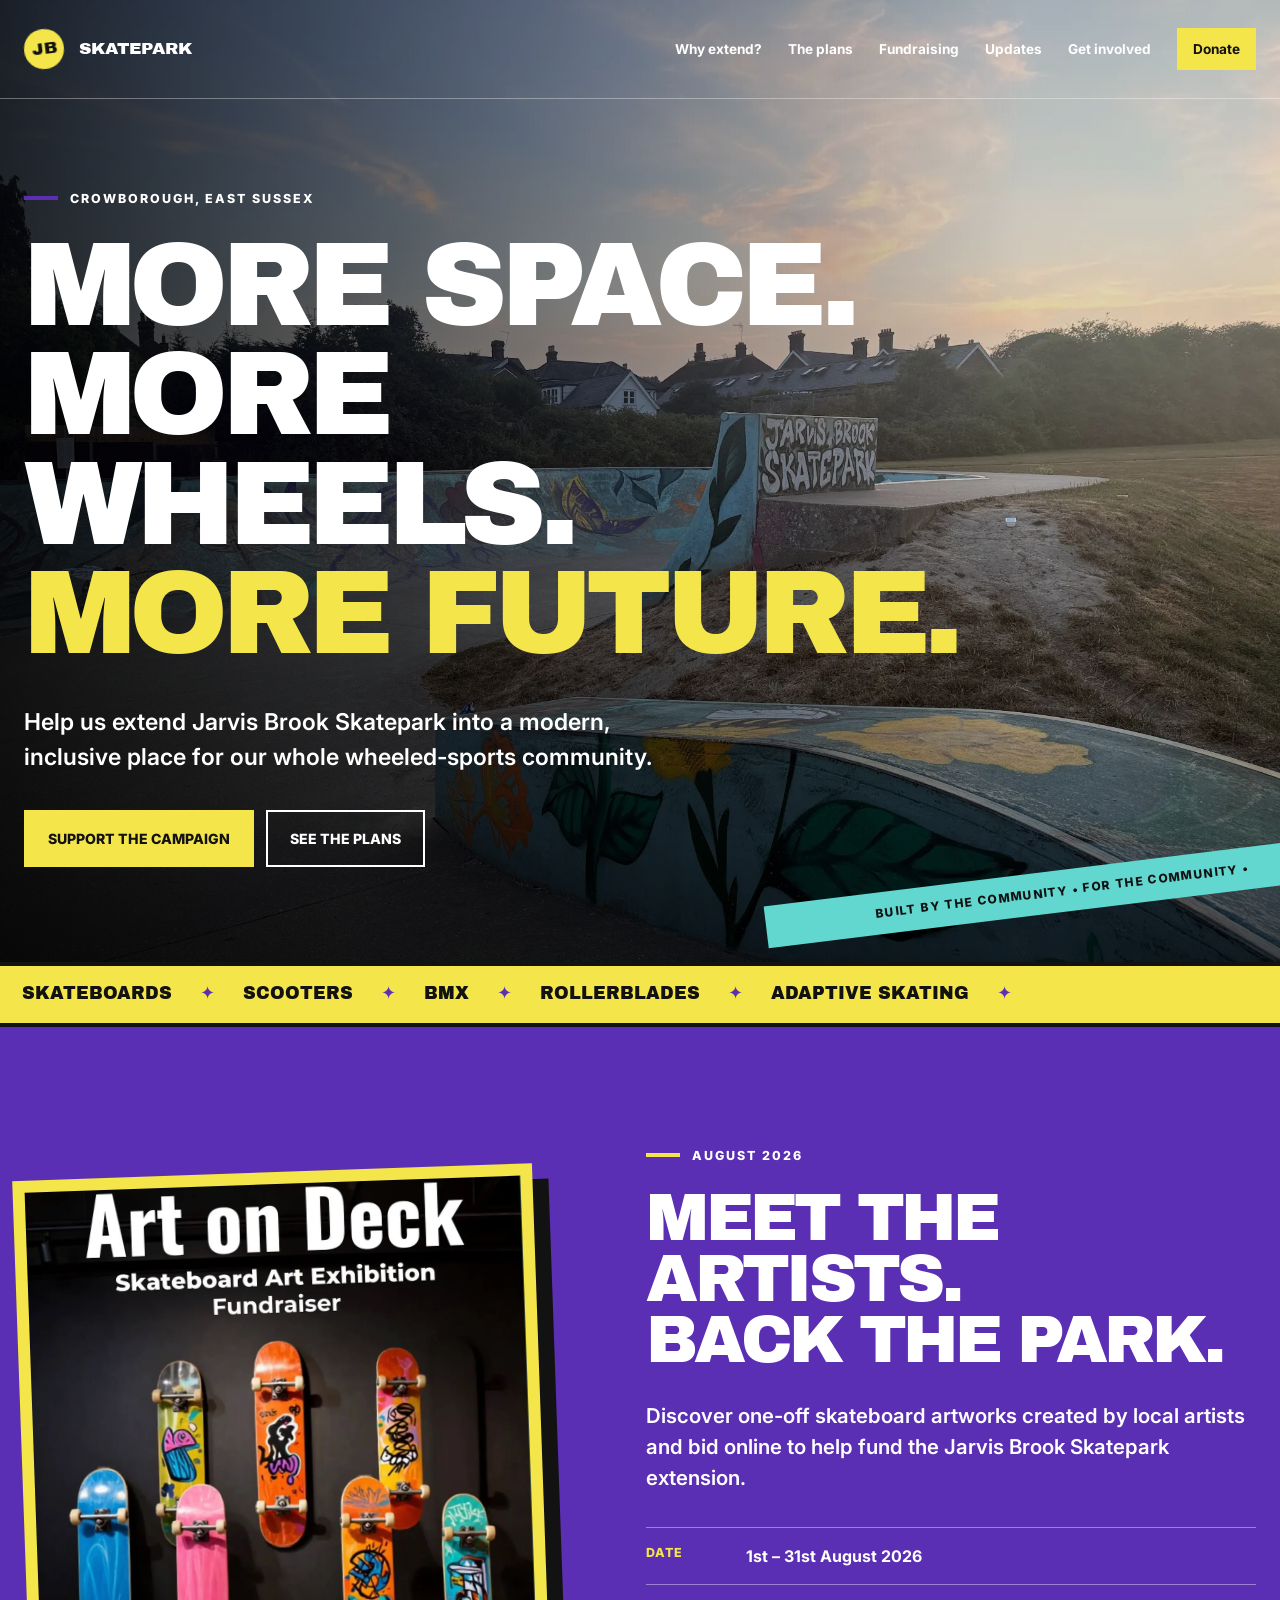
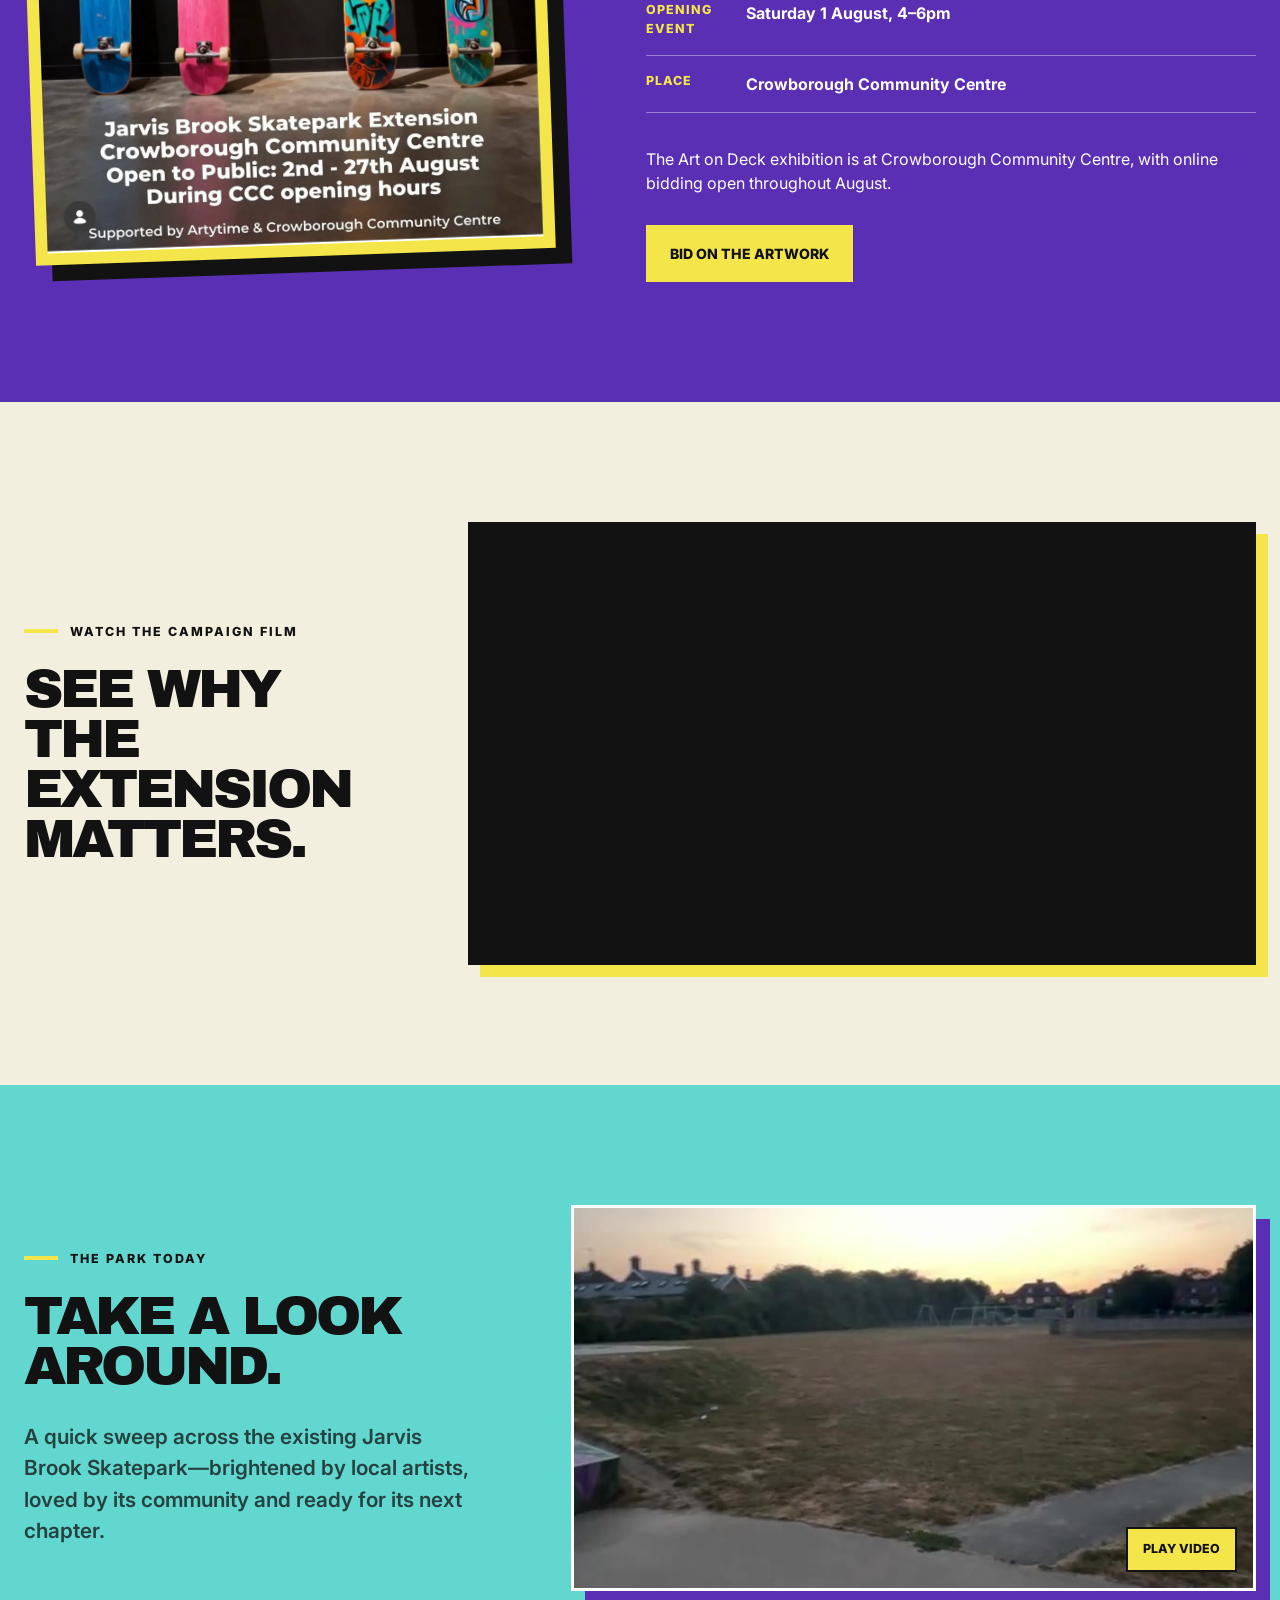
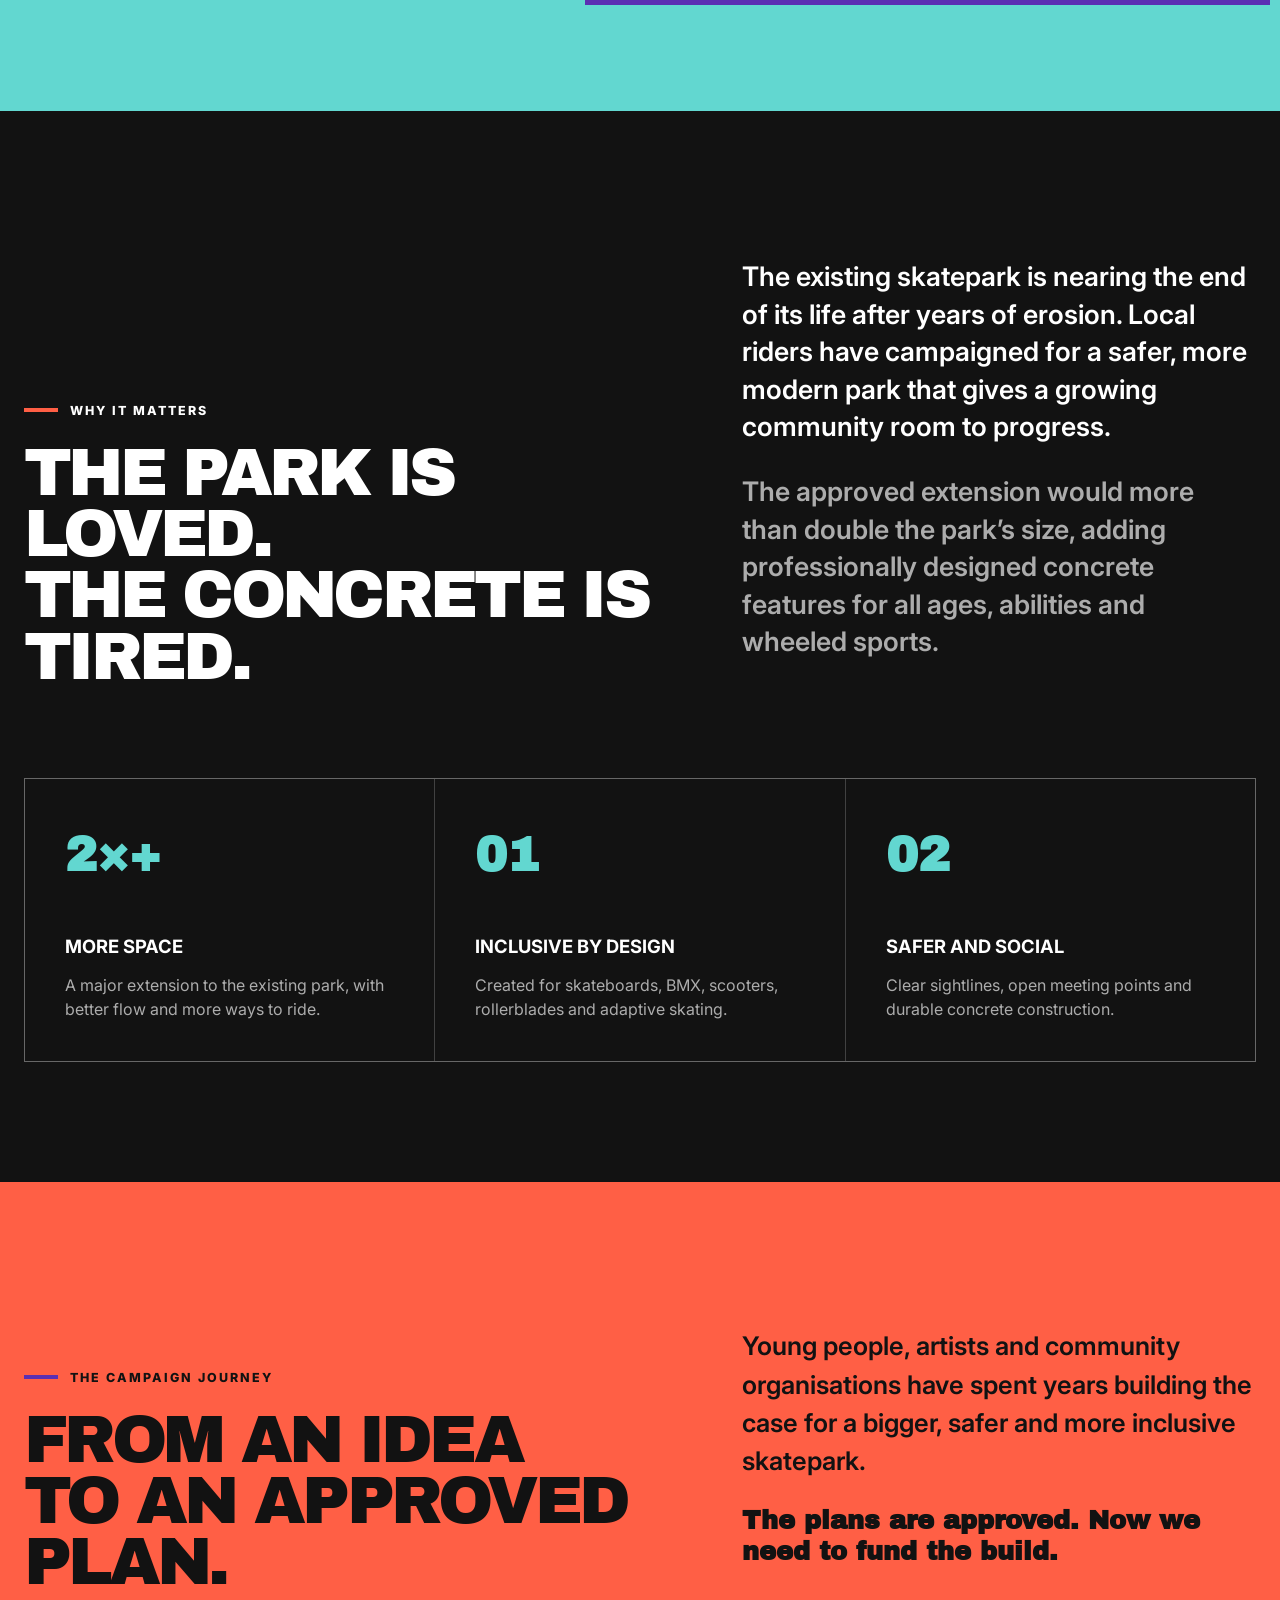
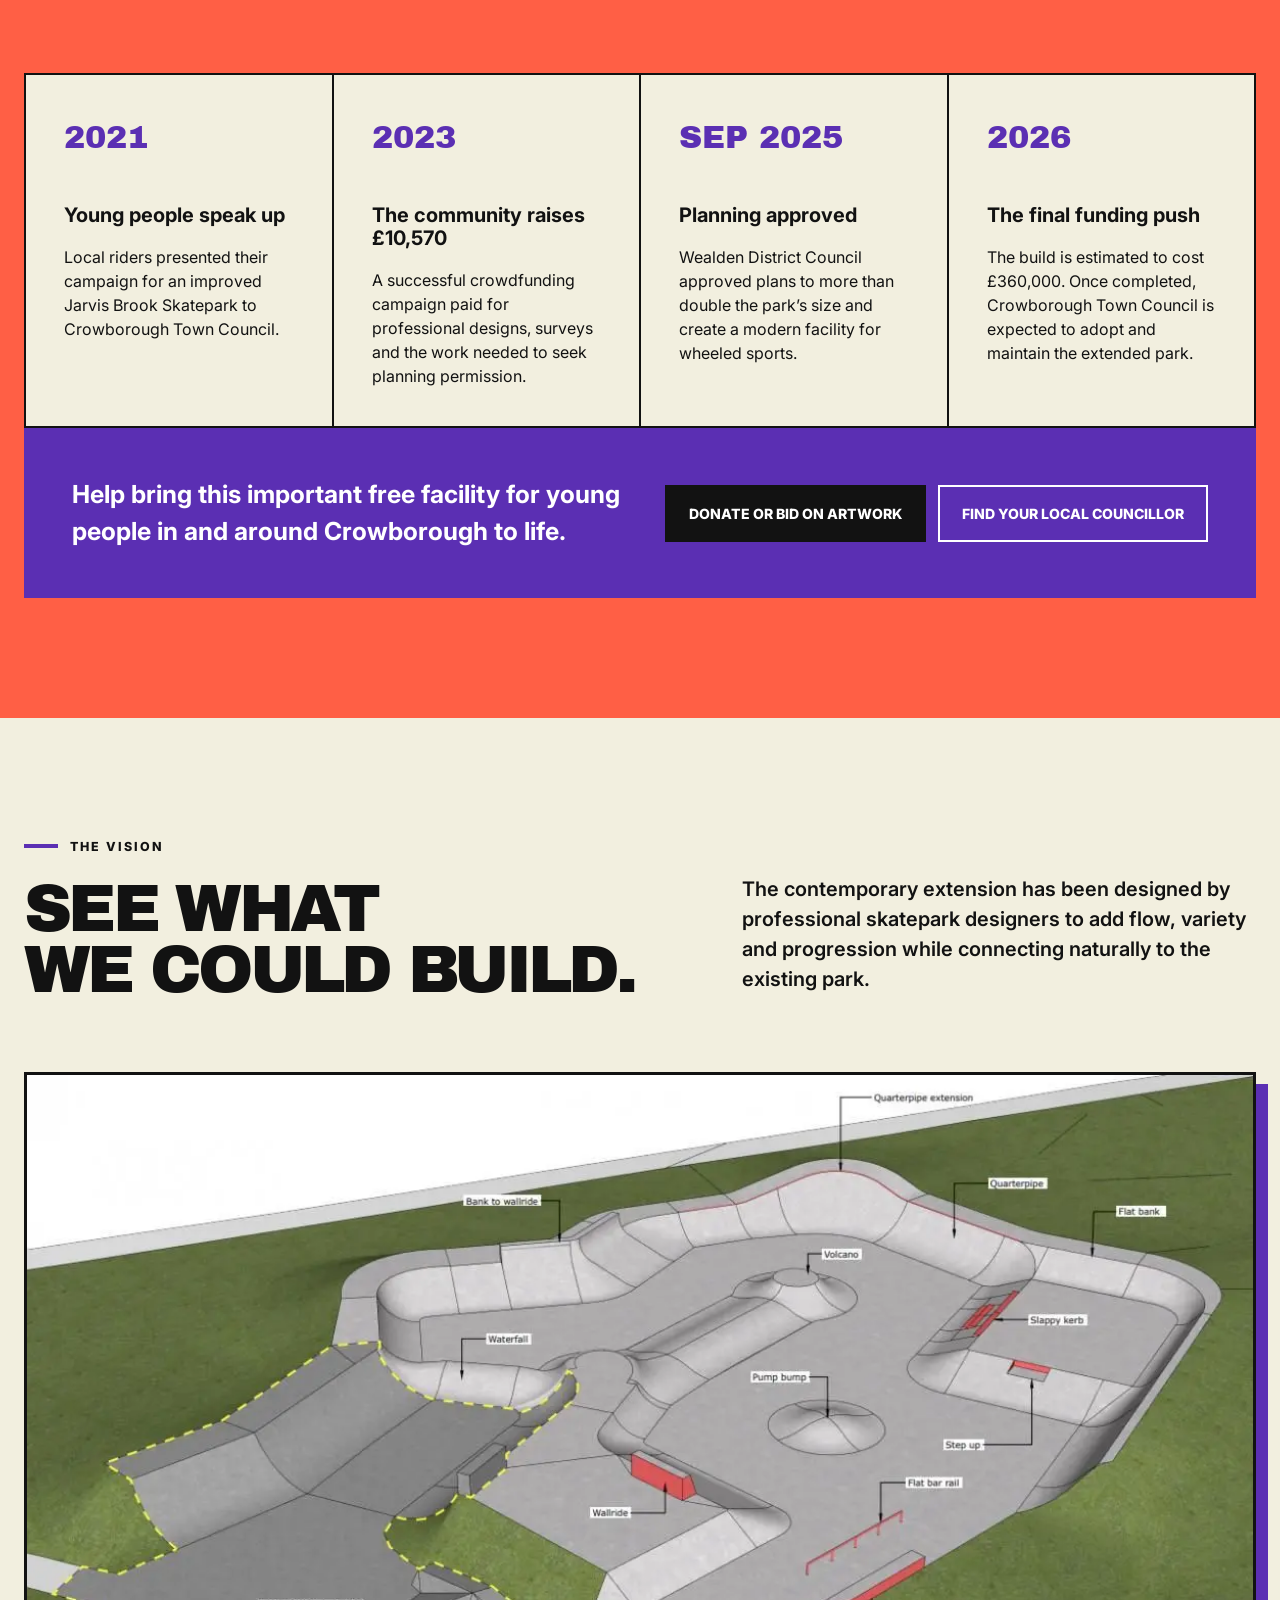
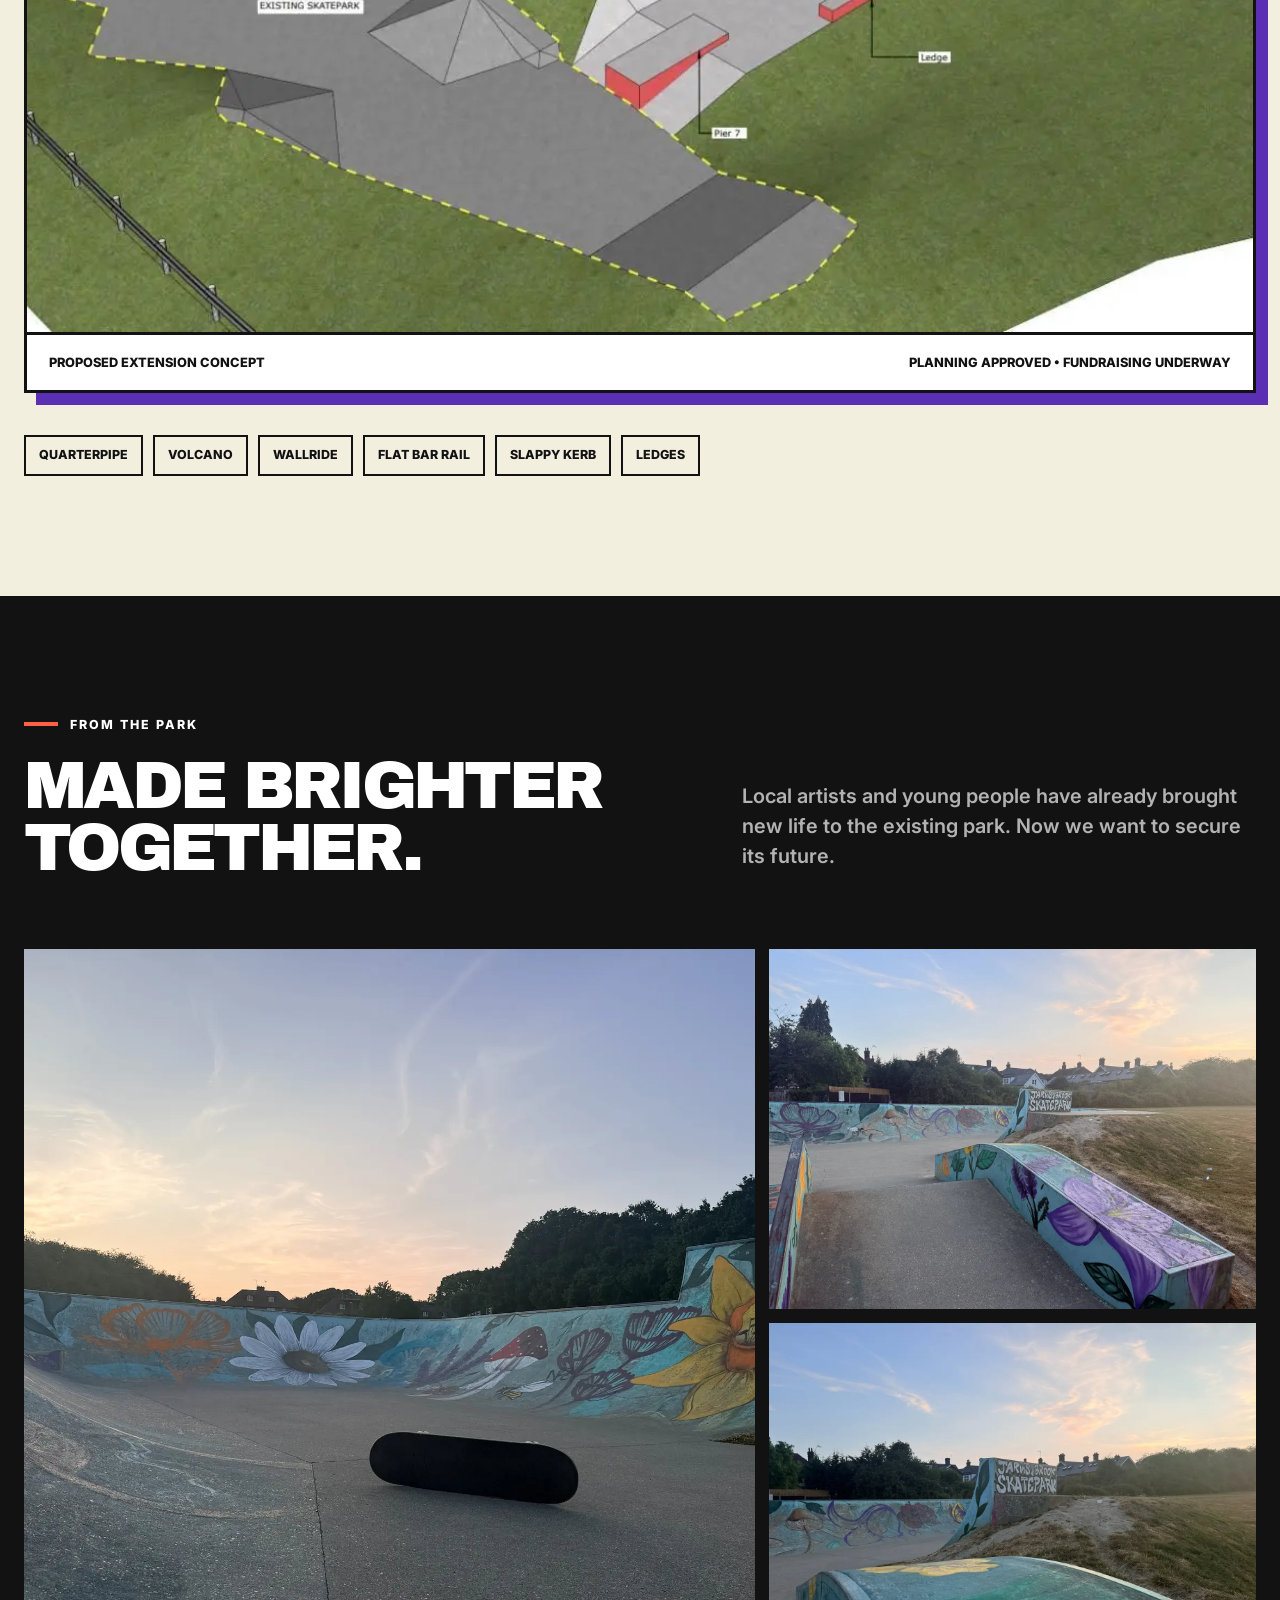
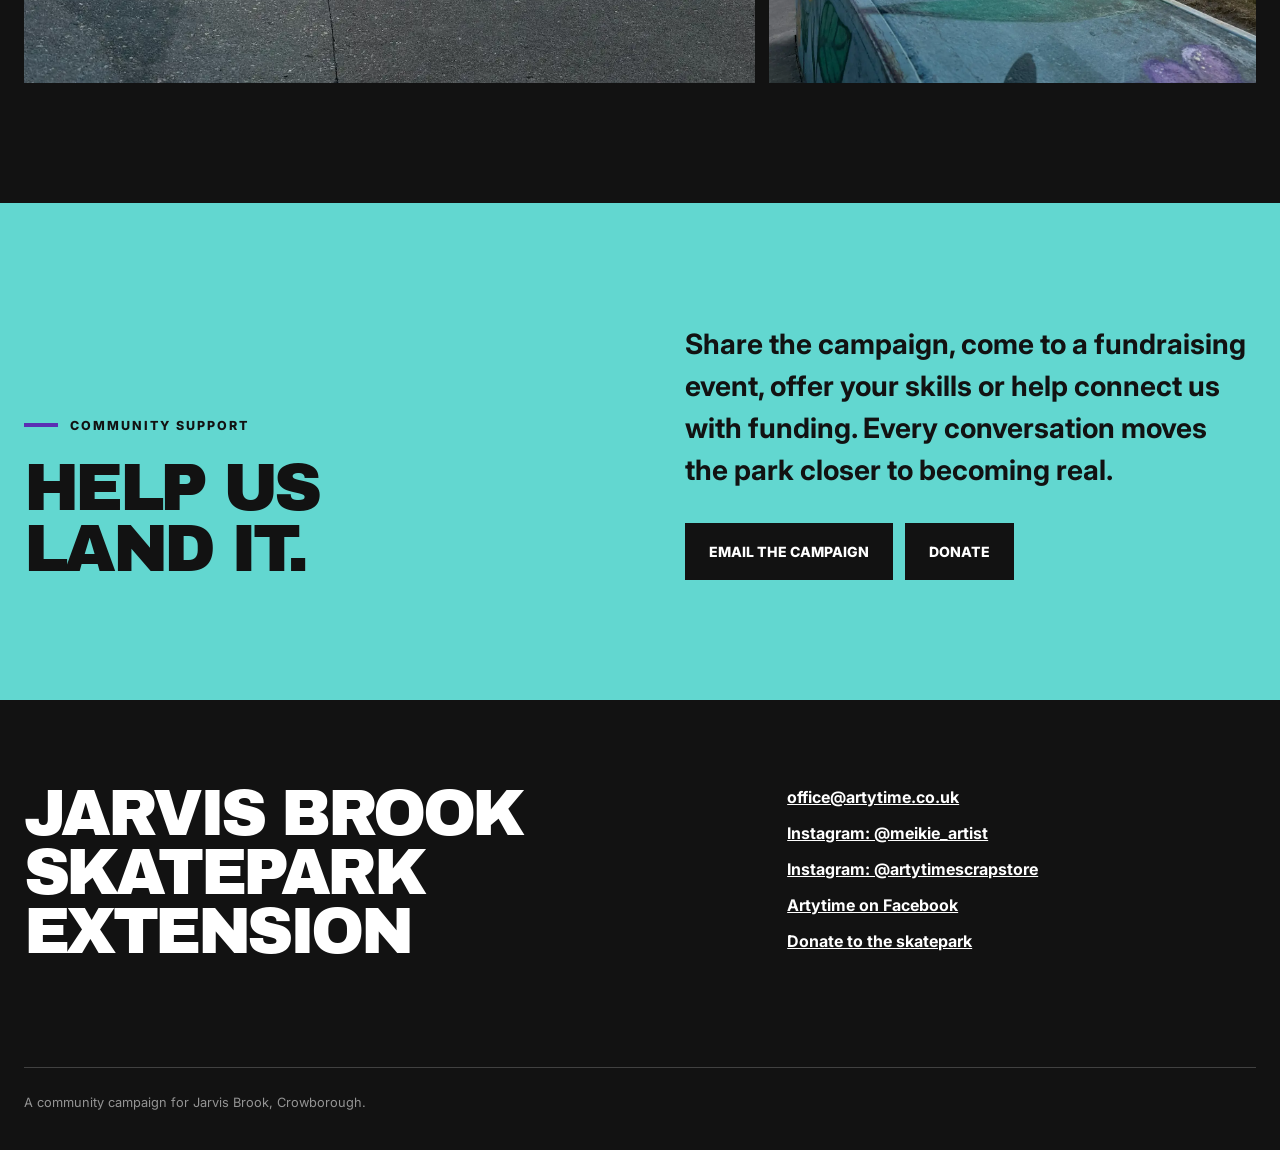
==== commit 5287d02e: "Add files via upload" ====
--- a/index.html
+++ b/index.html
@@ -96,10 +96,13 @@
         <p class="exhibition-note">The Art on Deck exhibition is at Crowborough Community Centre, with online bidding open throughout August.</p>
         <a class="button button-primary" href="https://app.galabid.com/jarvisbrookskatepark/items" target="_blank" rel="noopener noreferrer">Bid on the artwork</a>
       </div>
+    </section>
+
+    <section class="section campaign-film-section" aria-labelledby="campaign-film-title">
       <div class="campaign-film">
         <div class="campaign-film-heading">
           <p class="eyebrow eyebrow-yellow">Watch the campaign film</p>
-          <h3>See why the extension matters.</h3>
+          <h2 id="campaign-film-title">See why the<br>extension matters.</h2>
         </div>
         <div class="campaign-film-frame">
           <iframe
--- a/styles.css
+++ b/styles.css
@@ -323,7 +323,7 @@
 }
 
 h2 {
-  font-size: clamp(3.4rem, 7vw, 7.2rem);
+  font-size: clamp(3.4rem, 5.2vw, 6rem);
 }
 
 .large-copy {
@@ -525,26 +525,21 @@
   width: 100%;
 }
 
-.fundraiser h2 {
-  font-size: clamp(3.6rem, 6.6vw, 7rem);
+.campaign-film-section {
+  color: var(--ink);
+  background: var(--paper);
 }
 
 .campaign-film {
   display: grid;
-  grid-template-columns: minmax(240px, .65fr) minmax(0, 1.35fr);
-  grid-column: 1 / -1;
+  grid-template-columns: minmax(280px, .65fr) minmax(0, 1.35fr);
   gap: clamp(28px, 5vw, 72px);
   align-items: center;
-  margin-top: clamp(16px, 3vw, 42px);
-  padding-top: clamp(36px, 5vw, 72px);
-  border-top: 1px solid rgb(255 255 255 / 40%);
-}
-
-.campaign-film h3 {
+}
+
+.campaign-film h2 {
   max-width: 520px;
-  margin: 14px 0 0;
-  font-size: clamp(2.15rem, 4vw, 4.5rem);
-  line-height: .98;
+  font-size: clamp(3.4rem, 4vw, 4.8rem);
 }
 
 .campaign-film-frame {
@@ -563,6 +558,72 @@
   border: 0;
 }
 
+.park-film {
+  display: grid;
+  grid-template-columns: minmax(360px, .8fr) minmax(0, 1.2fr);
+  gap: clamp(42px, 7vw, 110px);
+  align-items: center;
+  color: var(--ink);
+  background: var(--aqua);
+}
+
+.park-film-copy {
+  min-width: 0;
+}
+
+.park-film-copy h2 {
+  max-width: 480px;
+  font-size: clamp(3.4rem, 4vw, 4.8rem);
+}
+
+.park-film-copy > p:last-child {
+  max-width: 520px;
+  margin: 30px 0 0;
+  color: rgb(18 18 18 / 76%);
+  font-size: clamp(1.05rem, 1.7vw, 1.3rem);
+  font-weight: 600;
+}
+
+.park-film-media {
+  position: relative;
+  overflow: hidden;
+  width: 100%;
+  aspect-ratio: 16 / 9;
+  border: 3px solid var(--white);
+  background: #080808;
+  box-shadow: 14px 14px 0 var(--purple);
+}
+
+.park-video {
+  display: block;
+  width: 100%;
+  height: 100%;
+  object-fit: cover;
+}
+
+.video-toggle {
+  position: absolute;
+  right: 16px;
+  bottom: 16px;
+  padding: 11px 15px;
+  color: var(--ink);
+  background: var(--yellow);
+  border: 2px solid var(--ink);
+  font: inherit;
+  font-size: .78rem;
+  font-weight: 800;
+  text-transform: uppercase;
+  cursor: pointer;
+}
+
+.video-toggle:hover {
+  background: var(--white);
+}
+
+.video-toggle:focus-visible {
+  outline-color: var(--white);
+}
+
 .event-lead {
   max-width: 650px;
   margin: 30px 0;
@@ -693,6 +754,25 @@
   color: rgb(255 255 255 / 55%);
   border-top: 1px solid rgb(255 255 255 / 20%);
   font-size: .8rem;
+}
+
+@media (max-width: 1100px) {
+  .campaign-film,
+  .park-film {
+    grid-template-columns: 1fr;
+    gap: 48px;
+  }
+
+  .campaign-film-heading,
+  .park-film-copy {
+    max-width: 720px;
+  }
+
+  .campaign-film h2,
+  .park-film-copy h2 {
+    max-width: 900px;
+    font-size: clamp(3.4rem, 7vw, 6rem);
+  }
 }
 
 @media (max-width: 900px) {
@@ -793,6 +873,11 @@
     grid-template-columns: 1fr;
   }
 
+  .park-film {
+    grid-template-columns: 1fr;
+    gap: 48px;
+  }
+
   .gallery {
     grid-template-columns: 1fr 1fr;
     grid-template-rows: minmax(300px, 520px) minmax(220px, 330px);
@@ -879,6 +964,20 @@
 
   .campaign-film-frame {
     box-shadow: 7px 7px 0 var(--yellow);
+  }
+
+  .park-film-media {
+    box-shadow: 8px 8px 0 var(--purple);
+  }
+
+  .campaign-film h2,
+  .park-film-copy h2 {
+    font-size: clamp(3rem, 14vw, 4.6rem);
+  }
+
+  .video-toggle {
+    right: 10px;
+    bottom: 10px;
   }
 
   .event-details div {
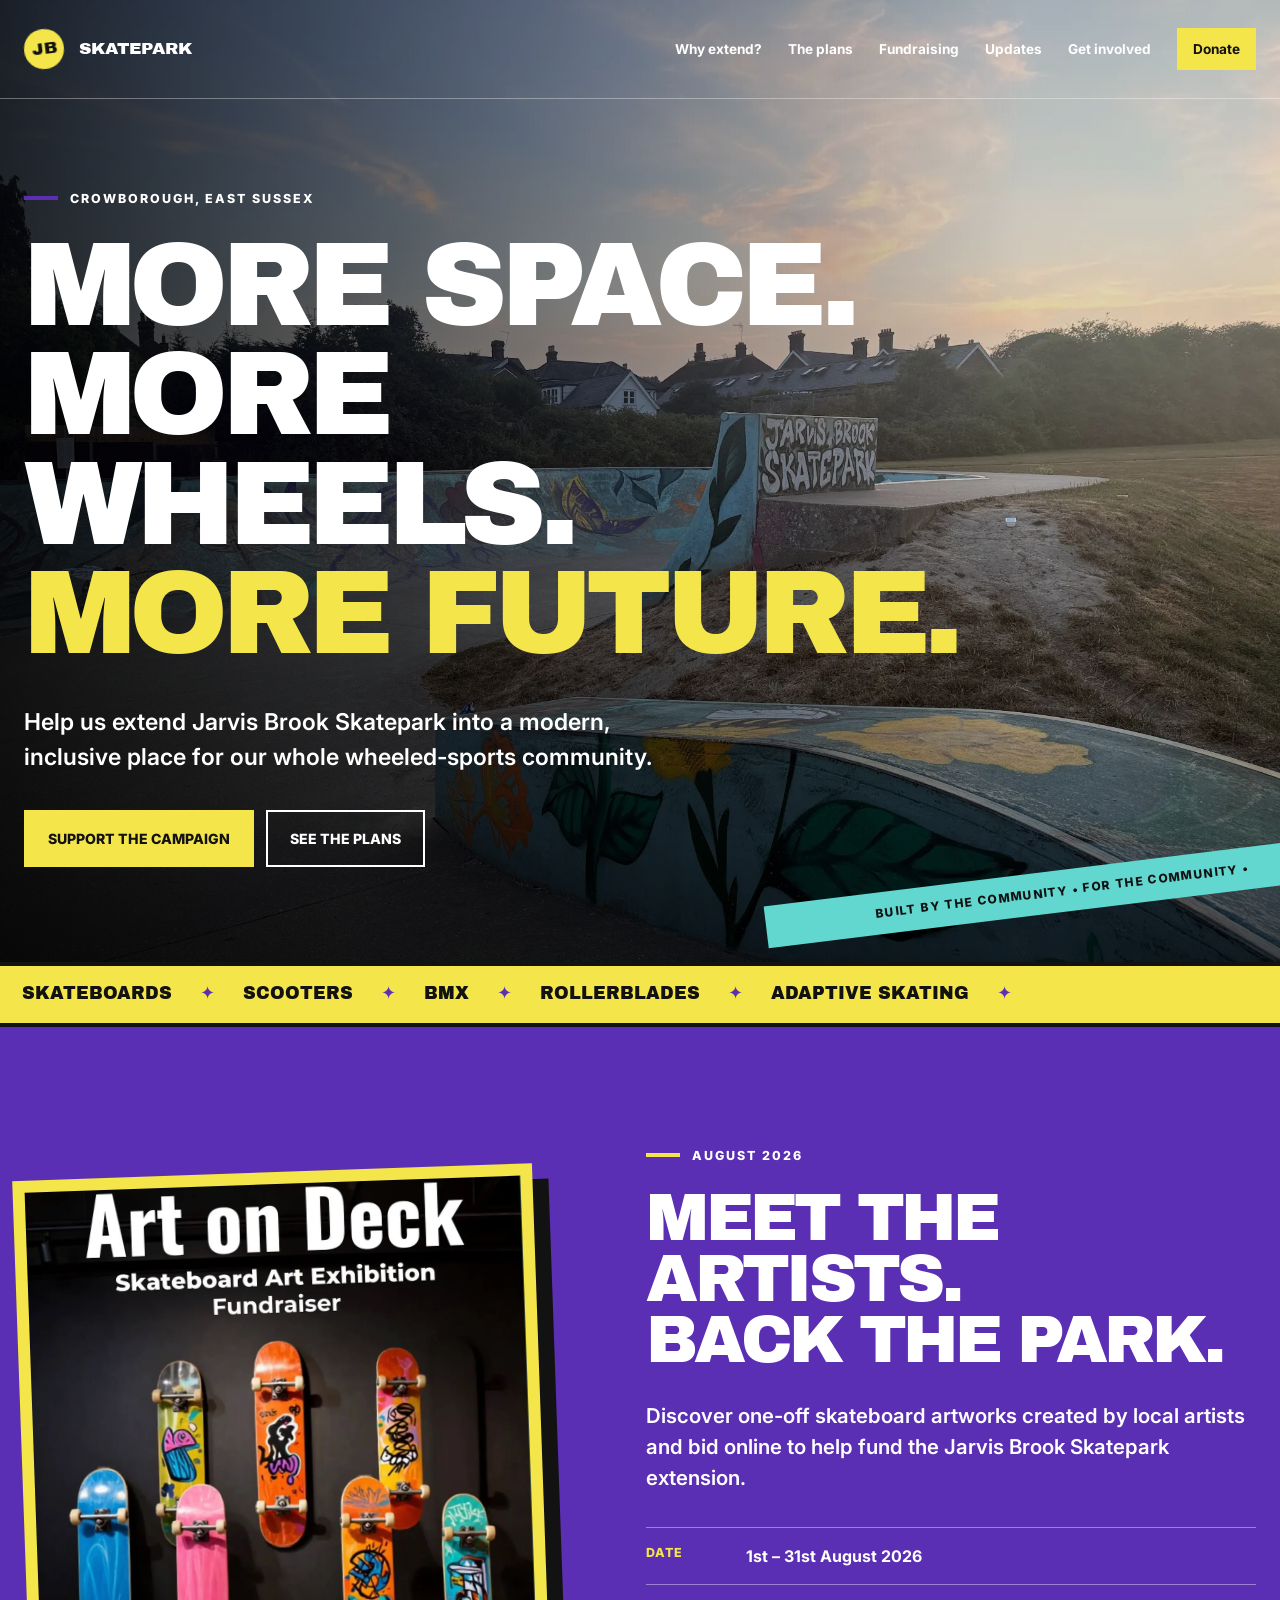
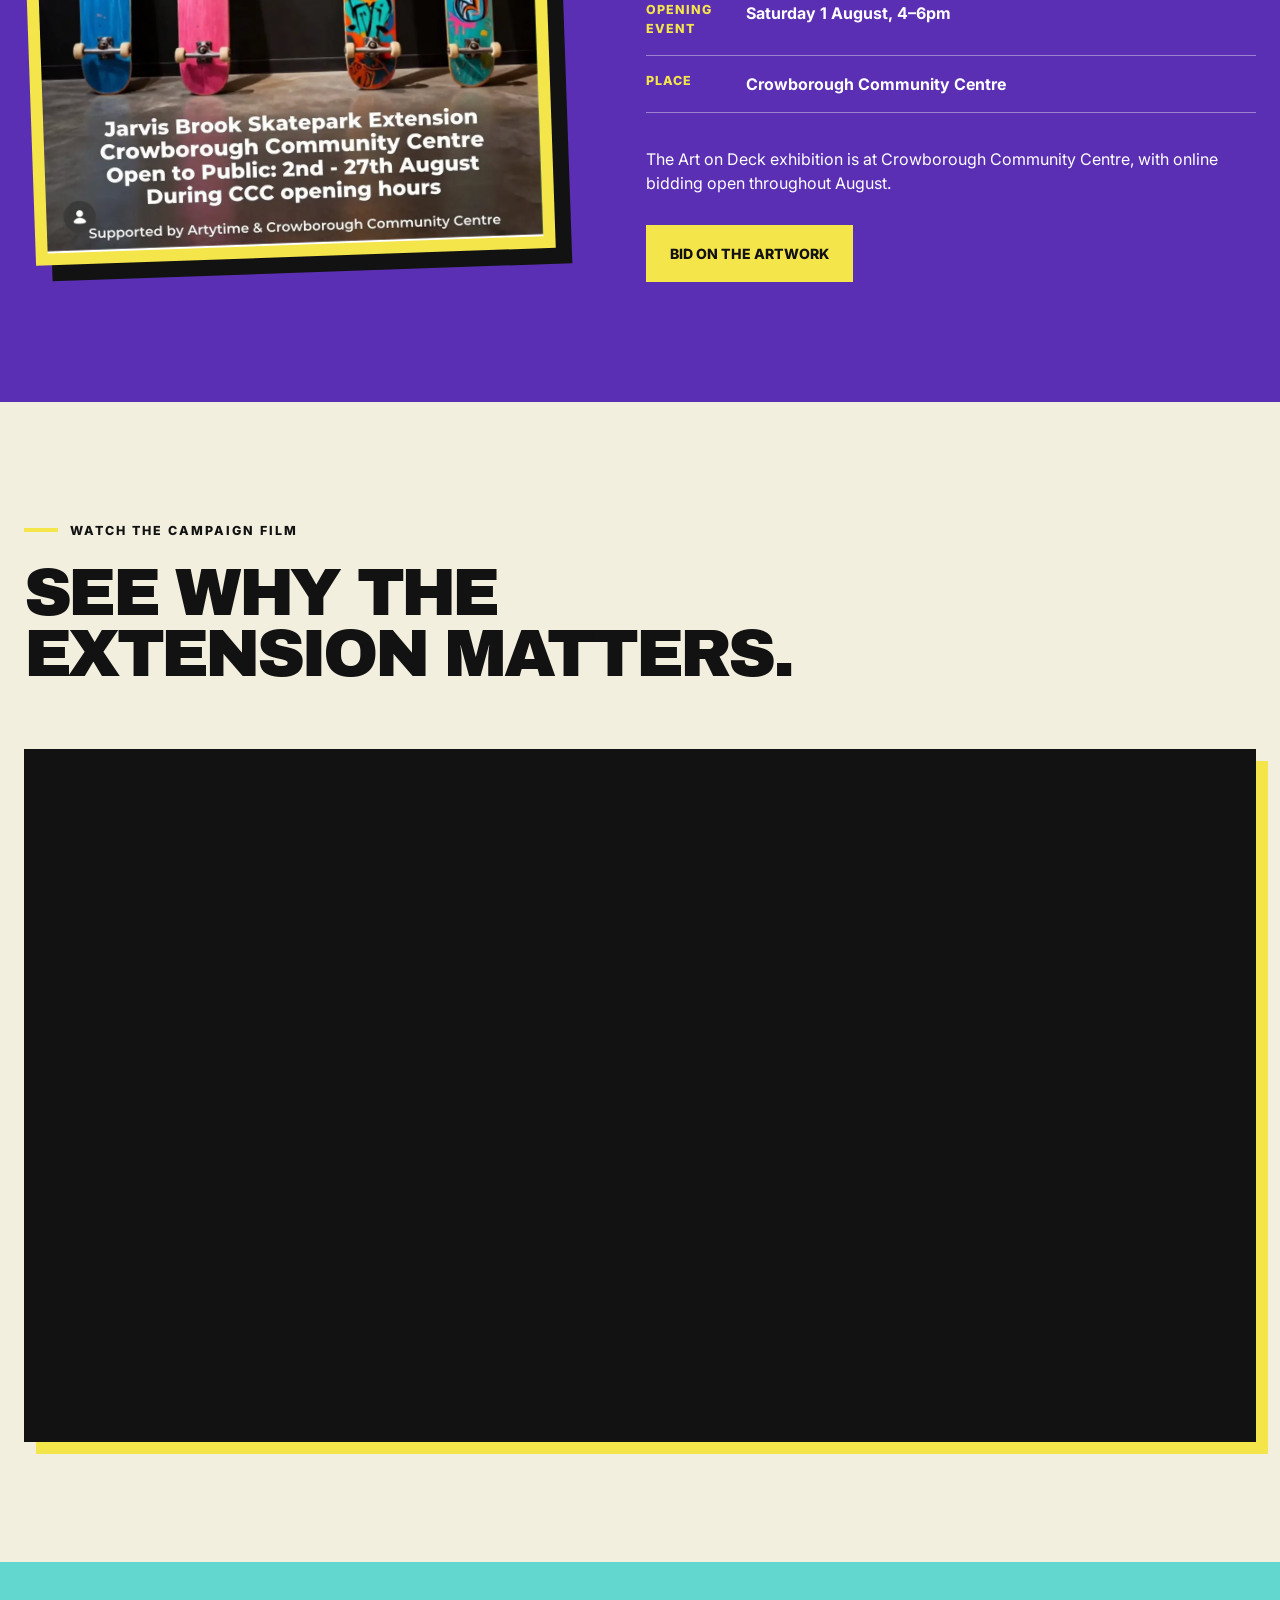
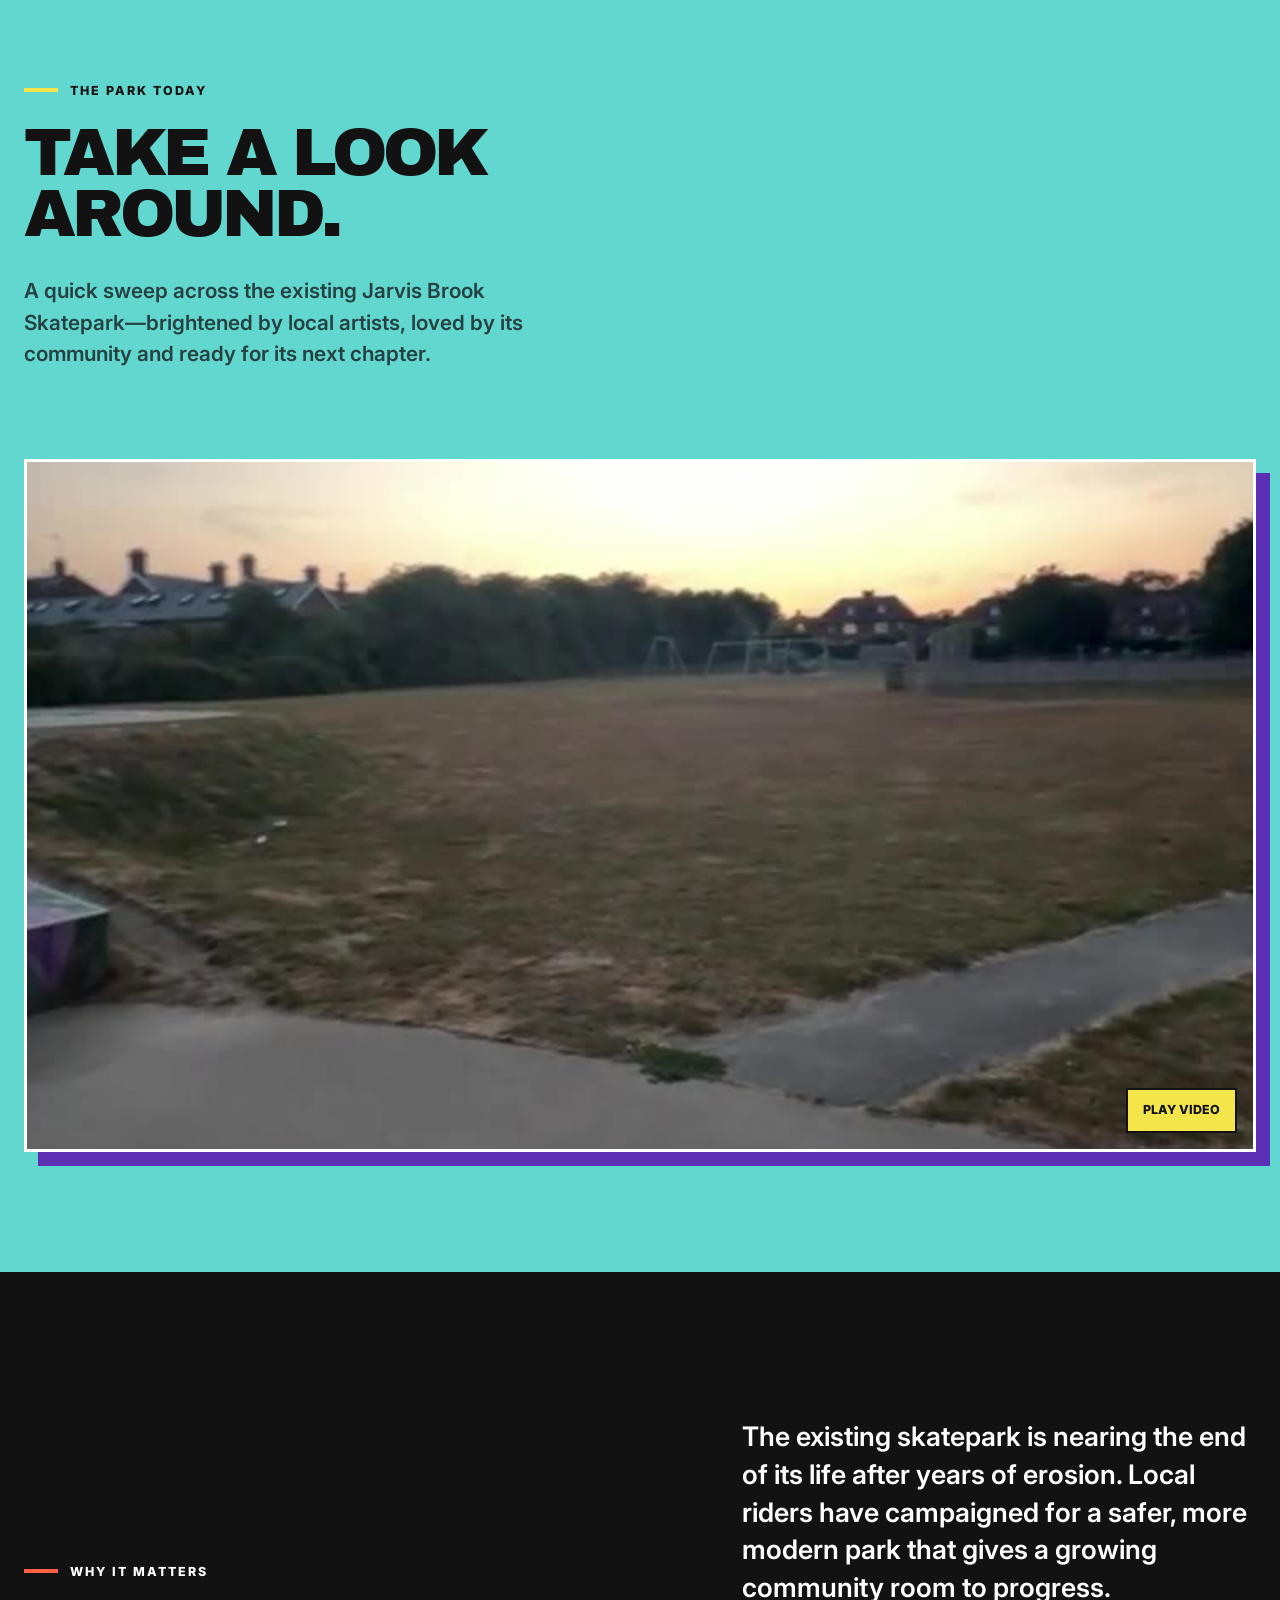
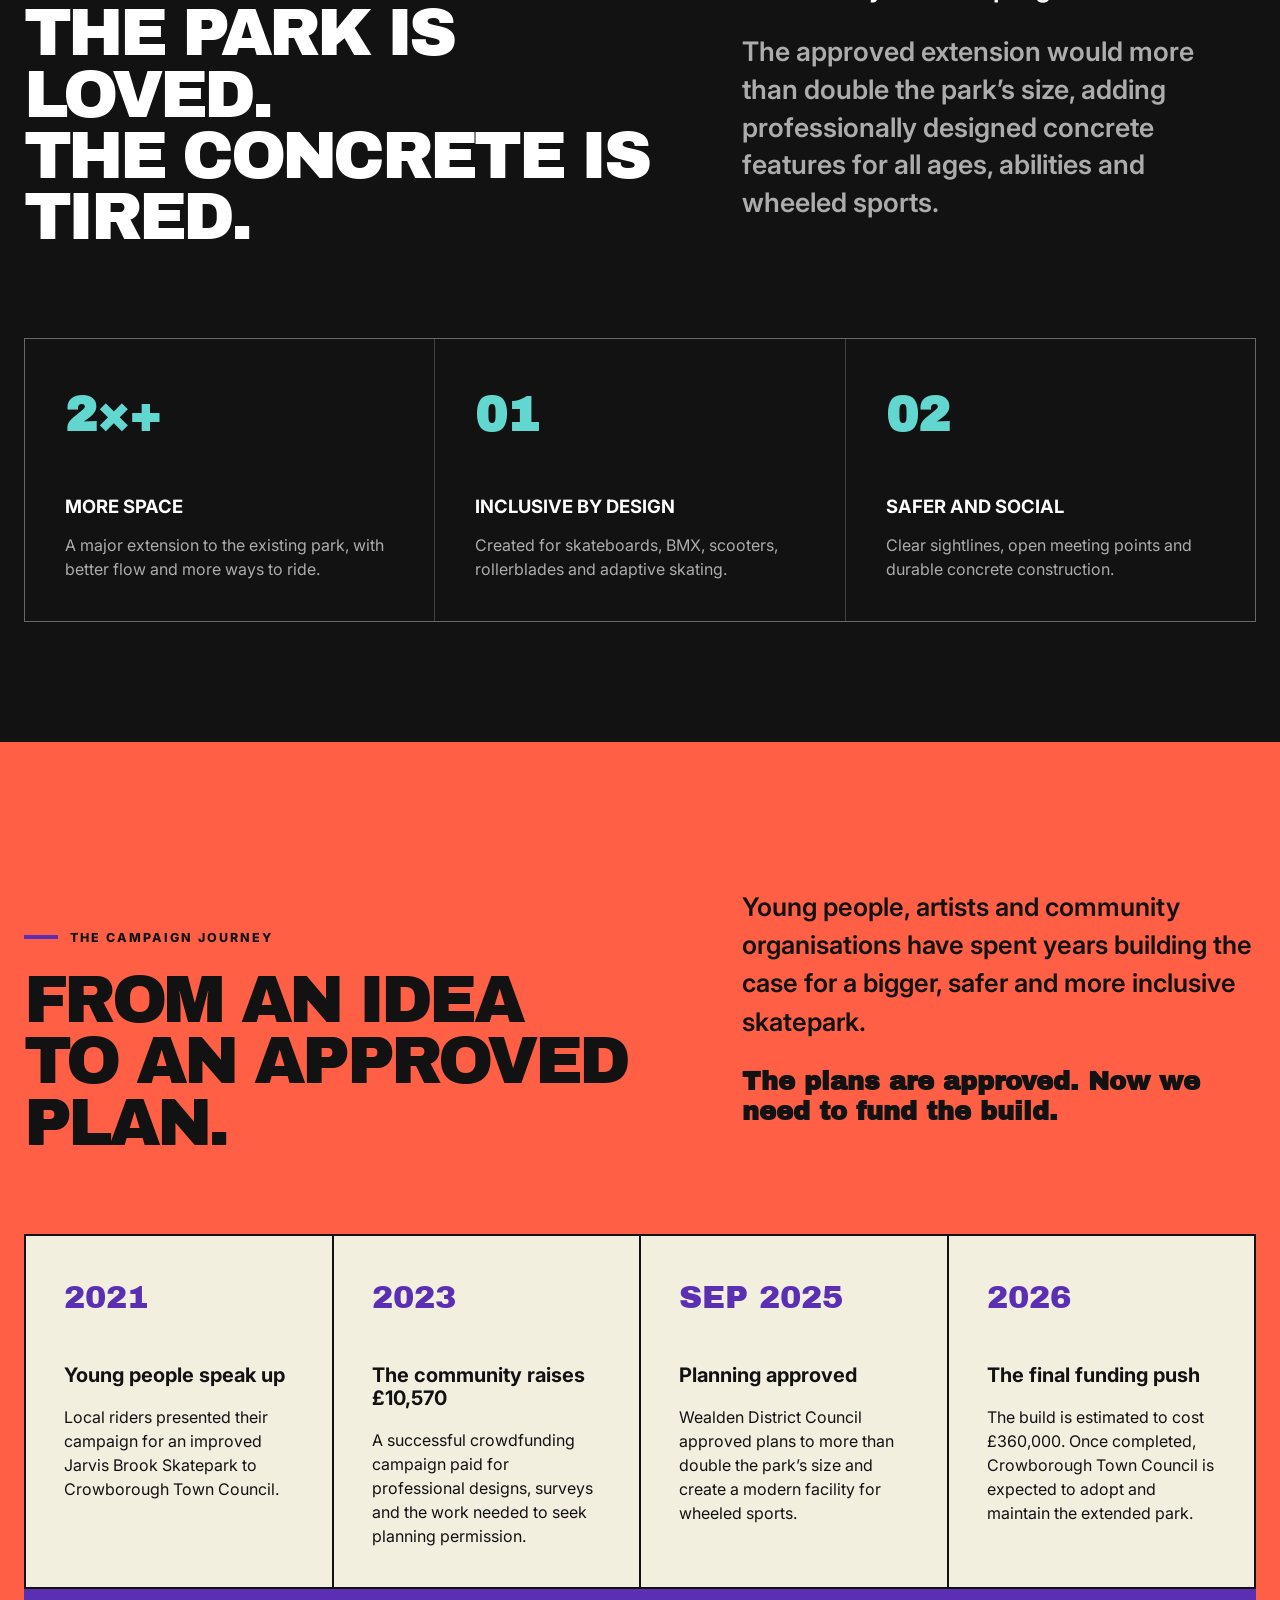
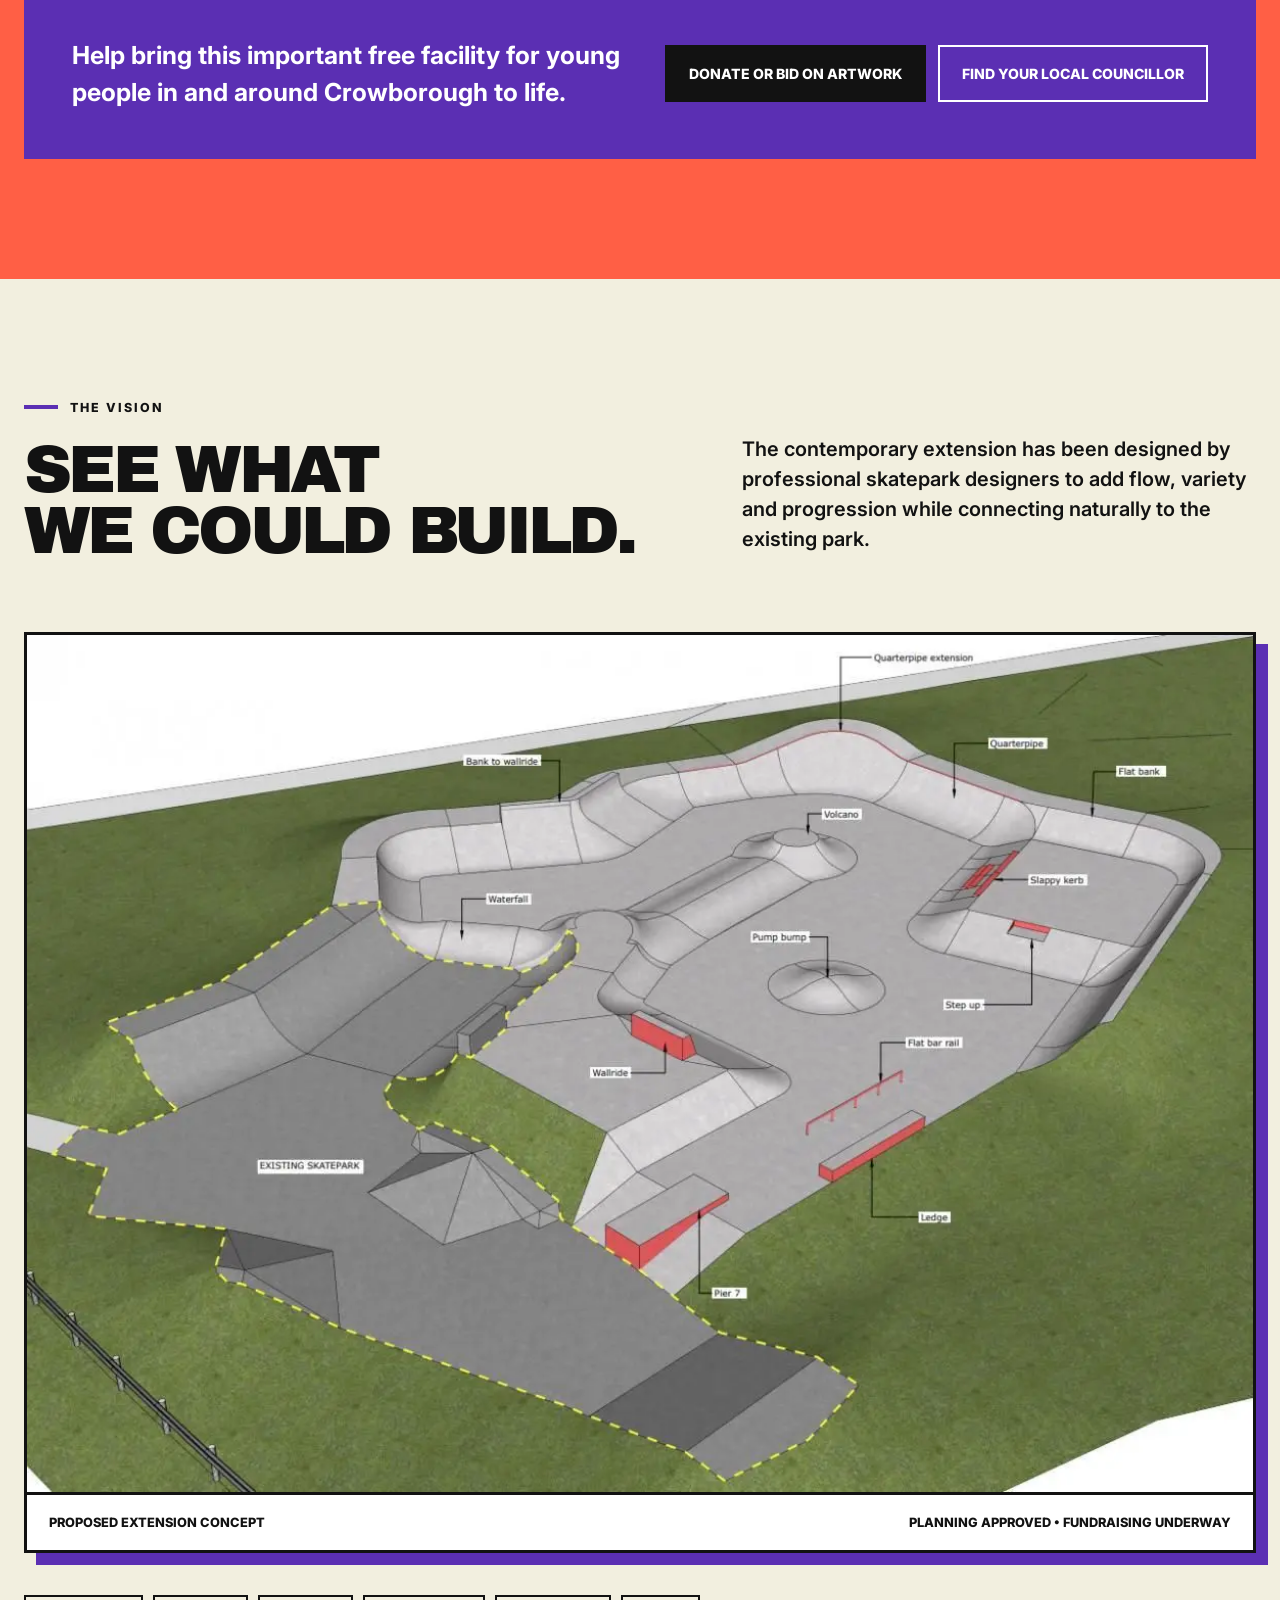
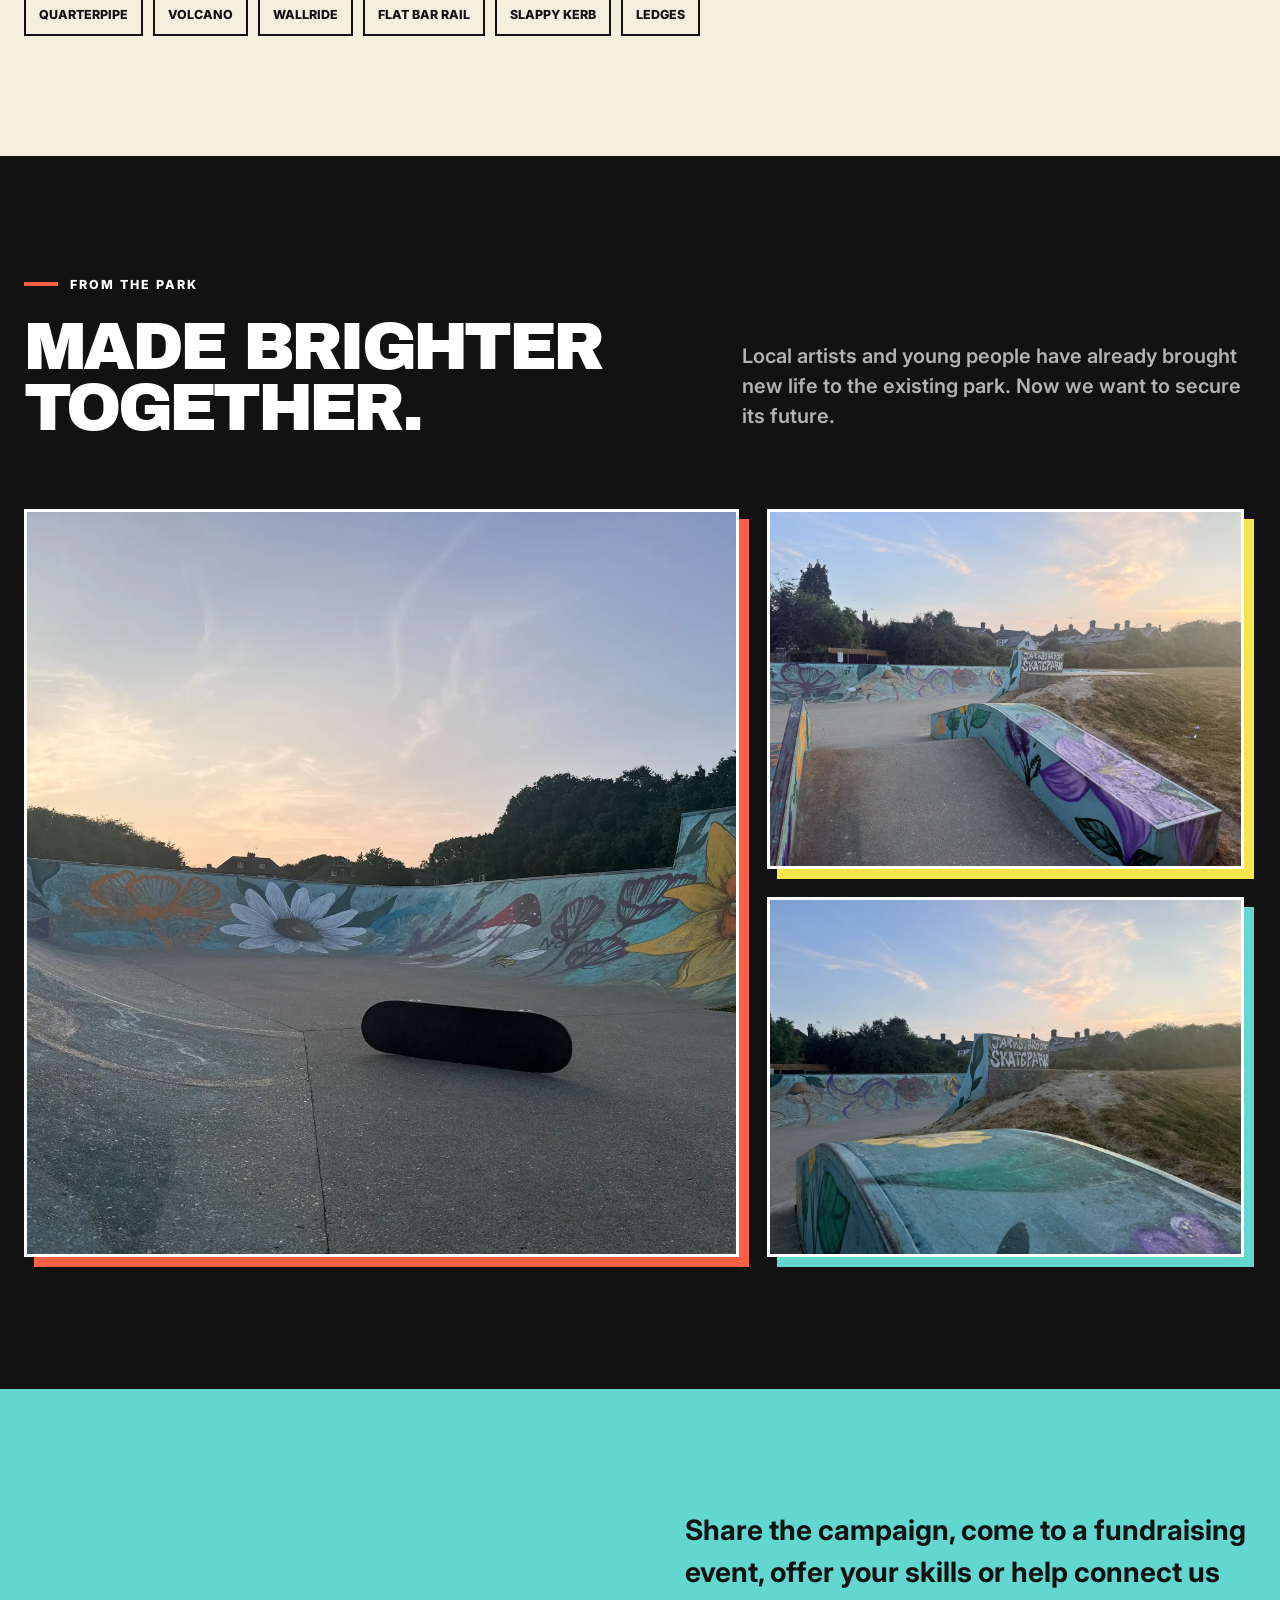
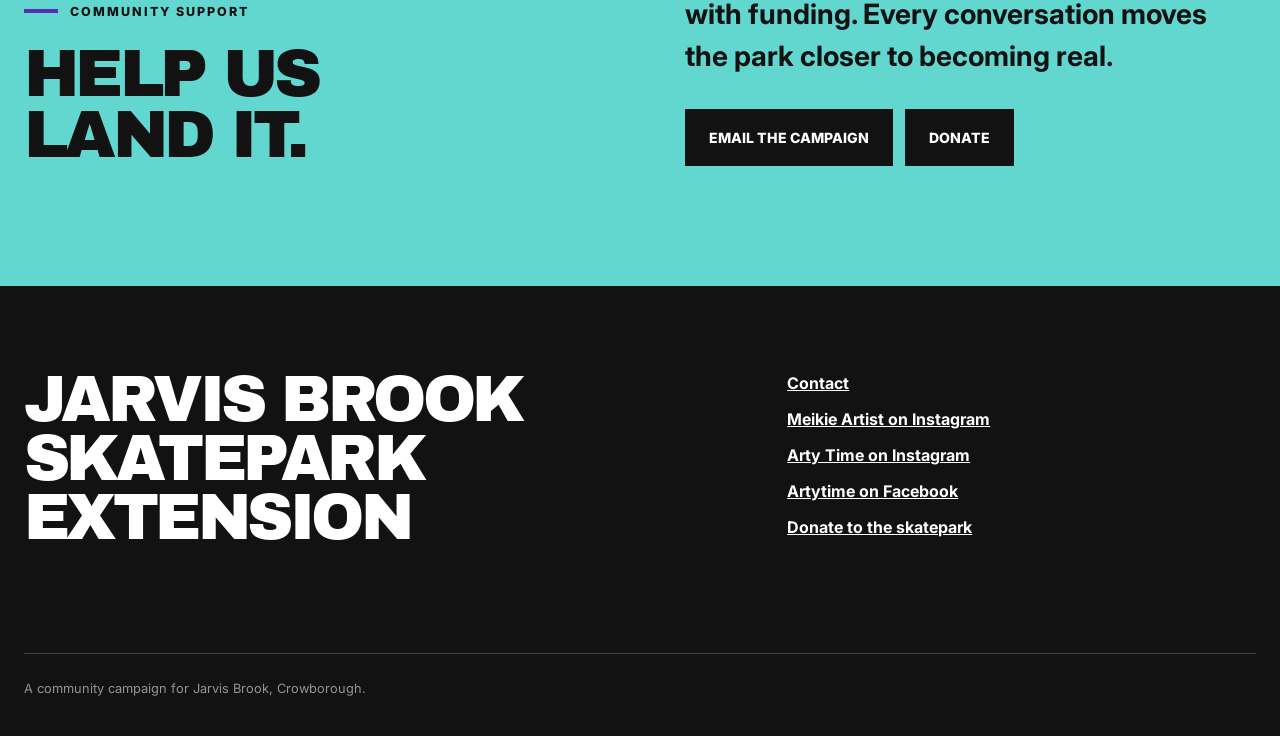
==== commit 7d886ee0: "Add files via upload" ====
--- a/index.html
+++ b/index.html
@@ -278,9 +278,9 @@
   <footer>
     <div class="footer-title">Jarvis Brook<br>Skatepark Extension</div>
     <div class="footer-links">
-      <a href="mailto:office@artytime.co.uk">office@artytime.co.uk</a>
-      <a href="https://www.instagram.com/meikie_artist/" rel="noopener noreferrer">Instagram: @meikie_artist</a>
-      <a href="https://www.instagram.com/artytimescrapstore/" rel="noopener noreferrer">Instagram: @artytimescrapstore</a>
+      <a href="mailto:office@artytime.co.uk">Contact</a>
+      <a href="https://www.instagram.com/meikie_artist/" rel="noopener noreferrer">Meikie Artist on Instagram</a>
+      <a href="https://www.instagram.com/artytimescrapstore/" rel="noopener noreferrer">Arty Time on Instagram</a>
       <a href="https://www.facebook.com/artytimescrapstore/" rel="noopener noreferrer">Artytime on Facebook</a>
       <a href="https://app.galabid.com/jarvisbrookskatepark/items" target="_blank" rel="noopener noreferrer">Donate to the skatepark</a>
     </div>
--- a/styles.css
+++ b/styles.css
@@ -532,14 +532,14 @@
 
 .campaign-film {
   display: grid;
-  grid-template-columns: minmax(280px, .65fr) minmax(0, 1.35fr);
+  grid-template-columns: 1fr;
   gap: clamp(28px, 5vw, 72px);
   align-items: center;
 }
 
 .campaign-film h2 {
-  max-width: 520px;
-  font-size: clamp(3.4rem, 4vw, 4.8rem);
+  max-width: 1000px;
+  font-size: clamp(3.4rem, 5.2vw, 6rem);
 }
 
 .campaign-film-frame {
@@ -560,7 +560,7 @@
 
 .park-film {
   display: grid;
-  grid-template-columns: minmax(360px, .8fr) minmax(0, 1.2fr);
+  grid-template-columns: 1fr;
   gap: clamp(42px, 7vw, 110px);
   align-items: center;
   color: var(--ink);
@@ -572,8 +572,8 @@
 }
 
 .park-film-copy h2 {
-  max-width: 480px;
-  font-size: clamp(3.4rem, 4vw, 4.8rem);
+  max-width: 1000px;
+  font-size: clamp(3.4rem, 5.2vw, 6rem);
 }
 
 .park-film-copy > p:last-child {
@@ -674,13 +674,23 @@
   display: grid;
   grid-template-columns: 1.2fr .8fr;
   grid-template-rows: repeat(2, minmax(240px, 360px));
-  gap: 14px;
-  margin-top: 70px;
+  gap: 28px;
+  margin: 70px 12px 12px 0;
 }
 
 .gallery figure {
   margin: 0;
   overflow: hidden;
+  border: 3px solid var(--white);
+  box-shadow: 10px 10px 0 var(--coral);
+}
+
+.gallery figure:nth-child(2) {
+  box-shadow: 10px 10px 0 var(--yellow);
+}
+
+.gallery figure:nth-child(3) {
+  box-shadow: 10px 10px 0 var(--aqua);
 }
 
 .gallery-wide {
@@ -771,7 +781,7 @@
   .campaign-film h2,
   .park-film-copy h2 {
     max-width: 900px;
-    font-size: clamp(3.4rem, 7vw, 6rem);
+    font-size: clamp(3.4rem, 5.2vw, 6rem);
   }
 }
 
@@ -1008,7 +1018,16 @@
 
   .gallery figure {
     height: 270px;
-    margin-bottom: 12px;
+    margin: 0 10px 22px 0;
+    box-shadow: 8px 8px 0 var(--coral);
+  }
+
+  .gallery figure:nth-child(2) {
+    box-shadow: 8px 8px 0 var(--yellow);
+  }
+
+  .gallery figure:nth-child(3) {
+    box-shadow: 8px 8px 0 var(--aqua);
   }
 
   footer {
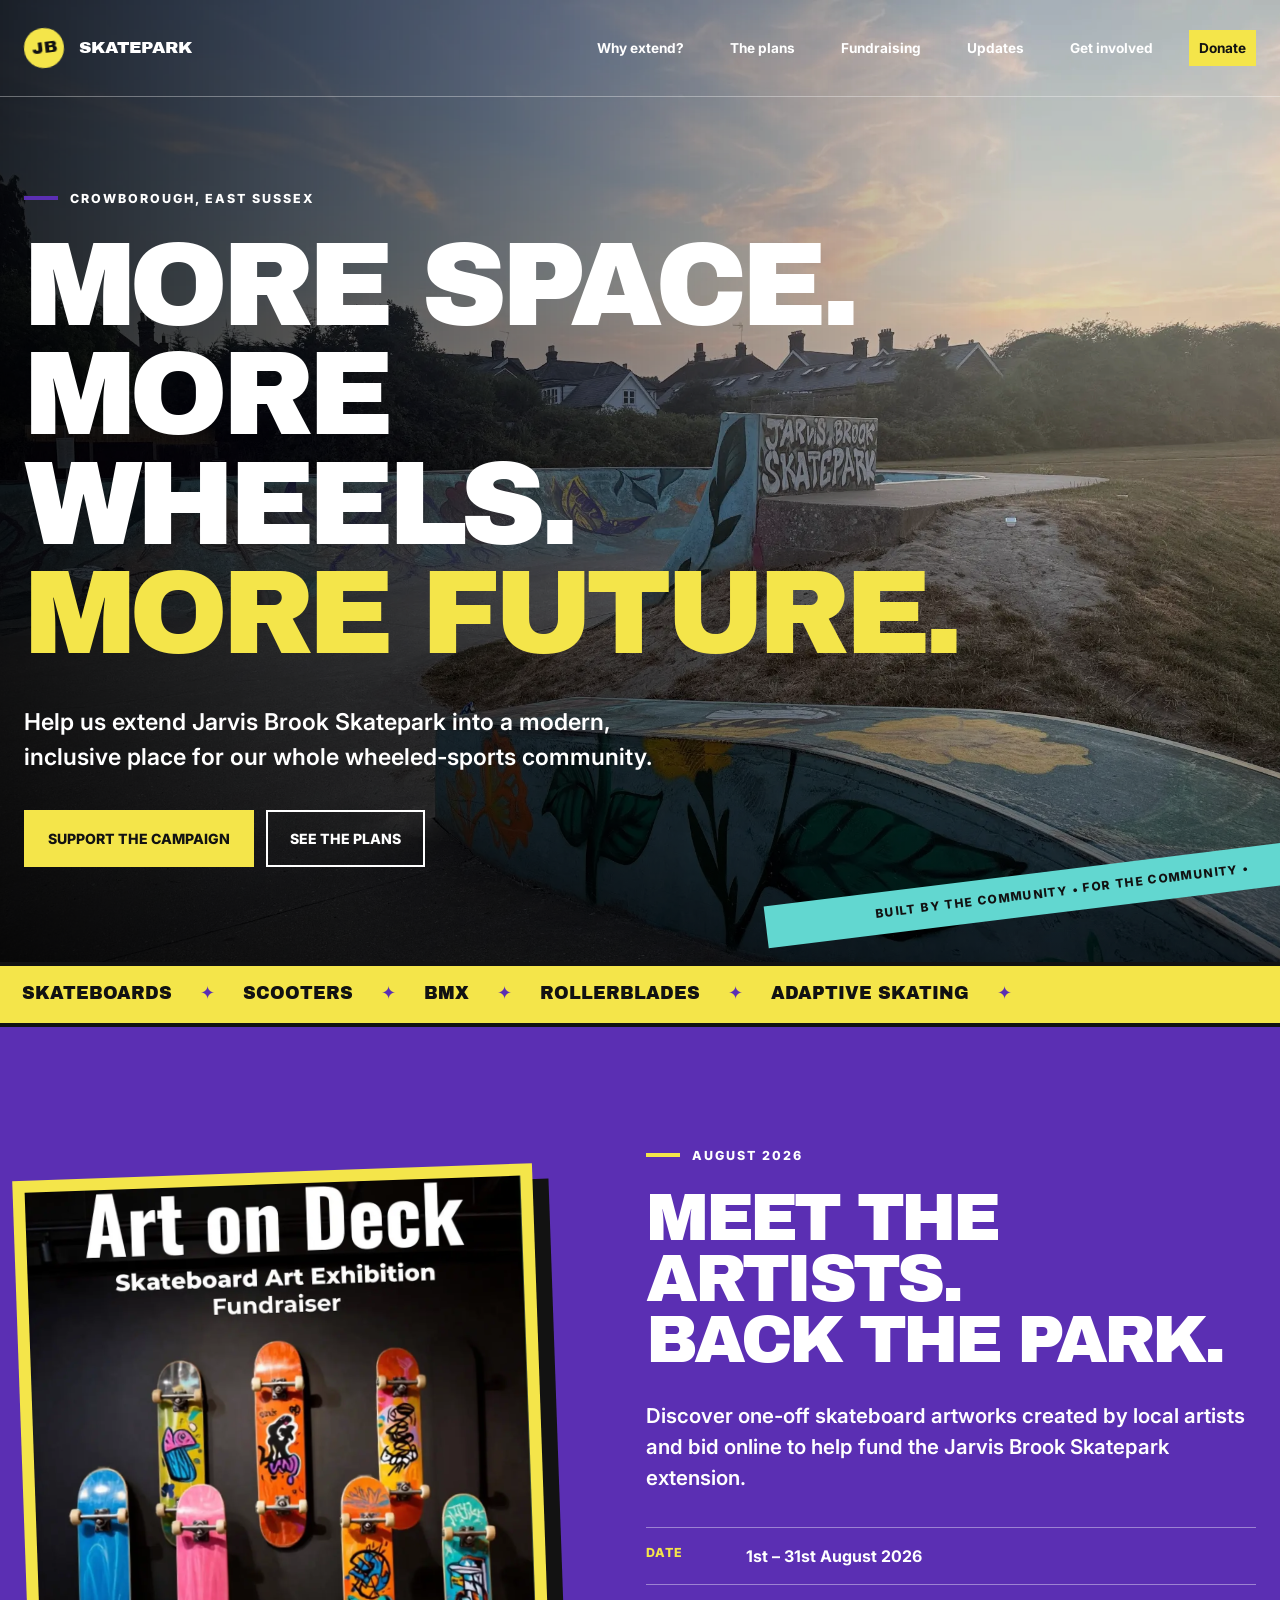
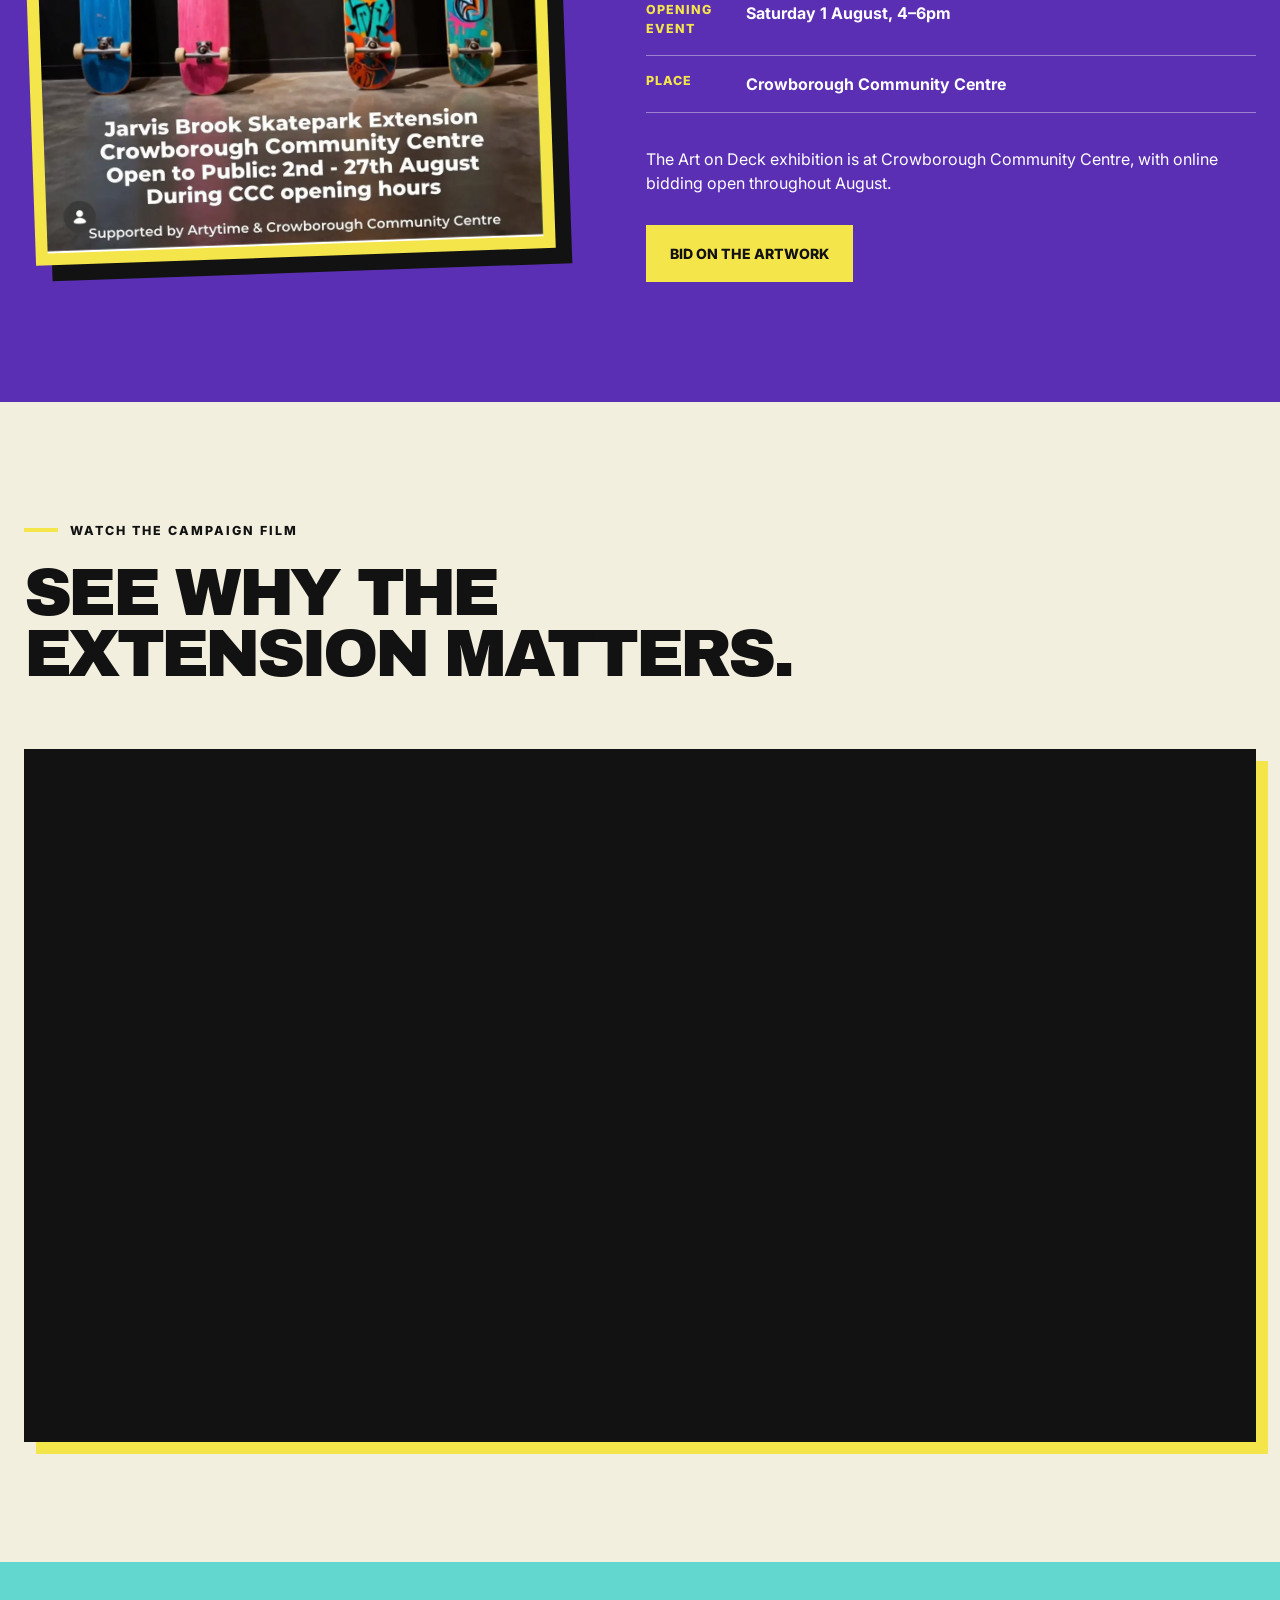
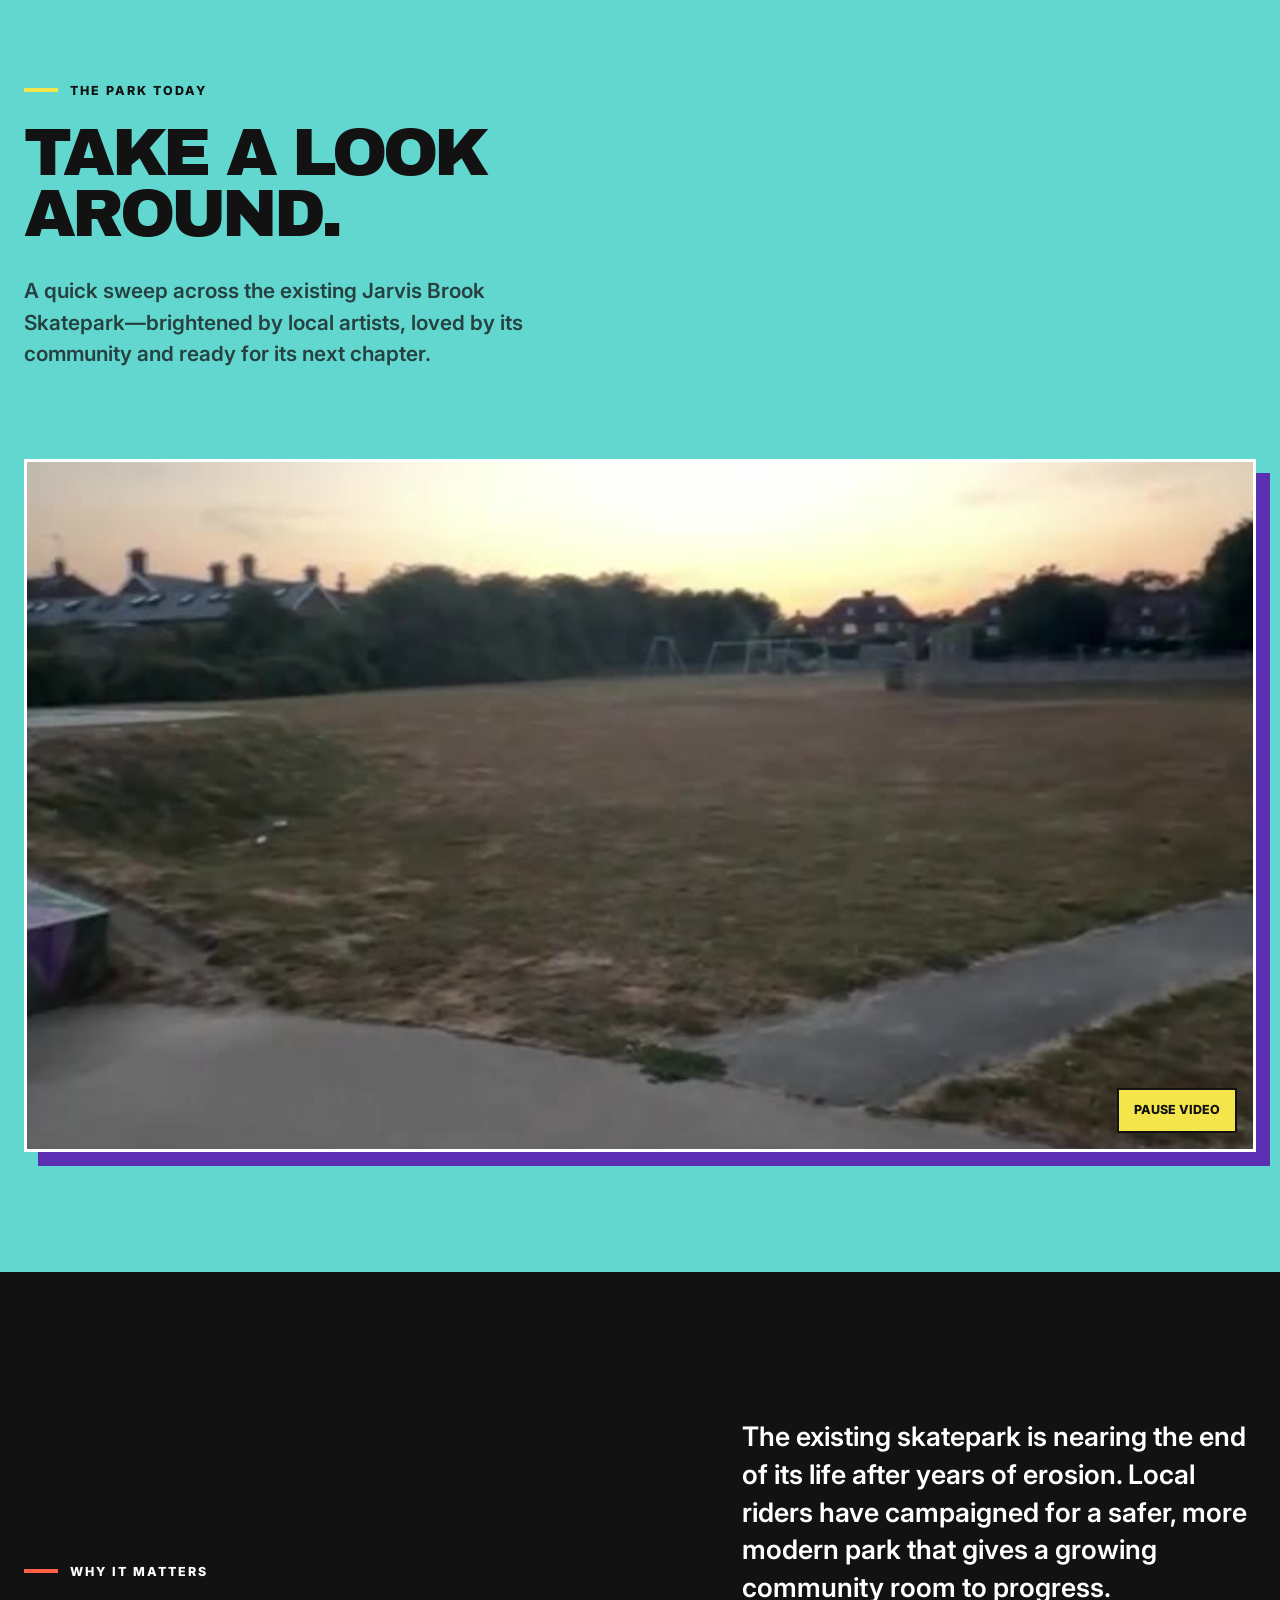
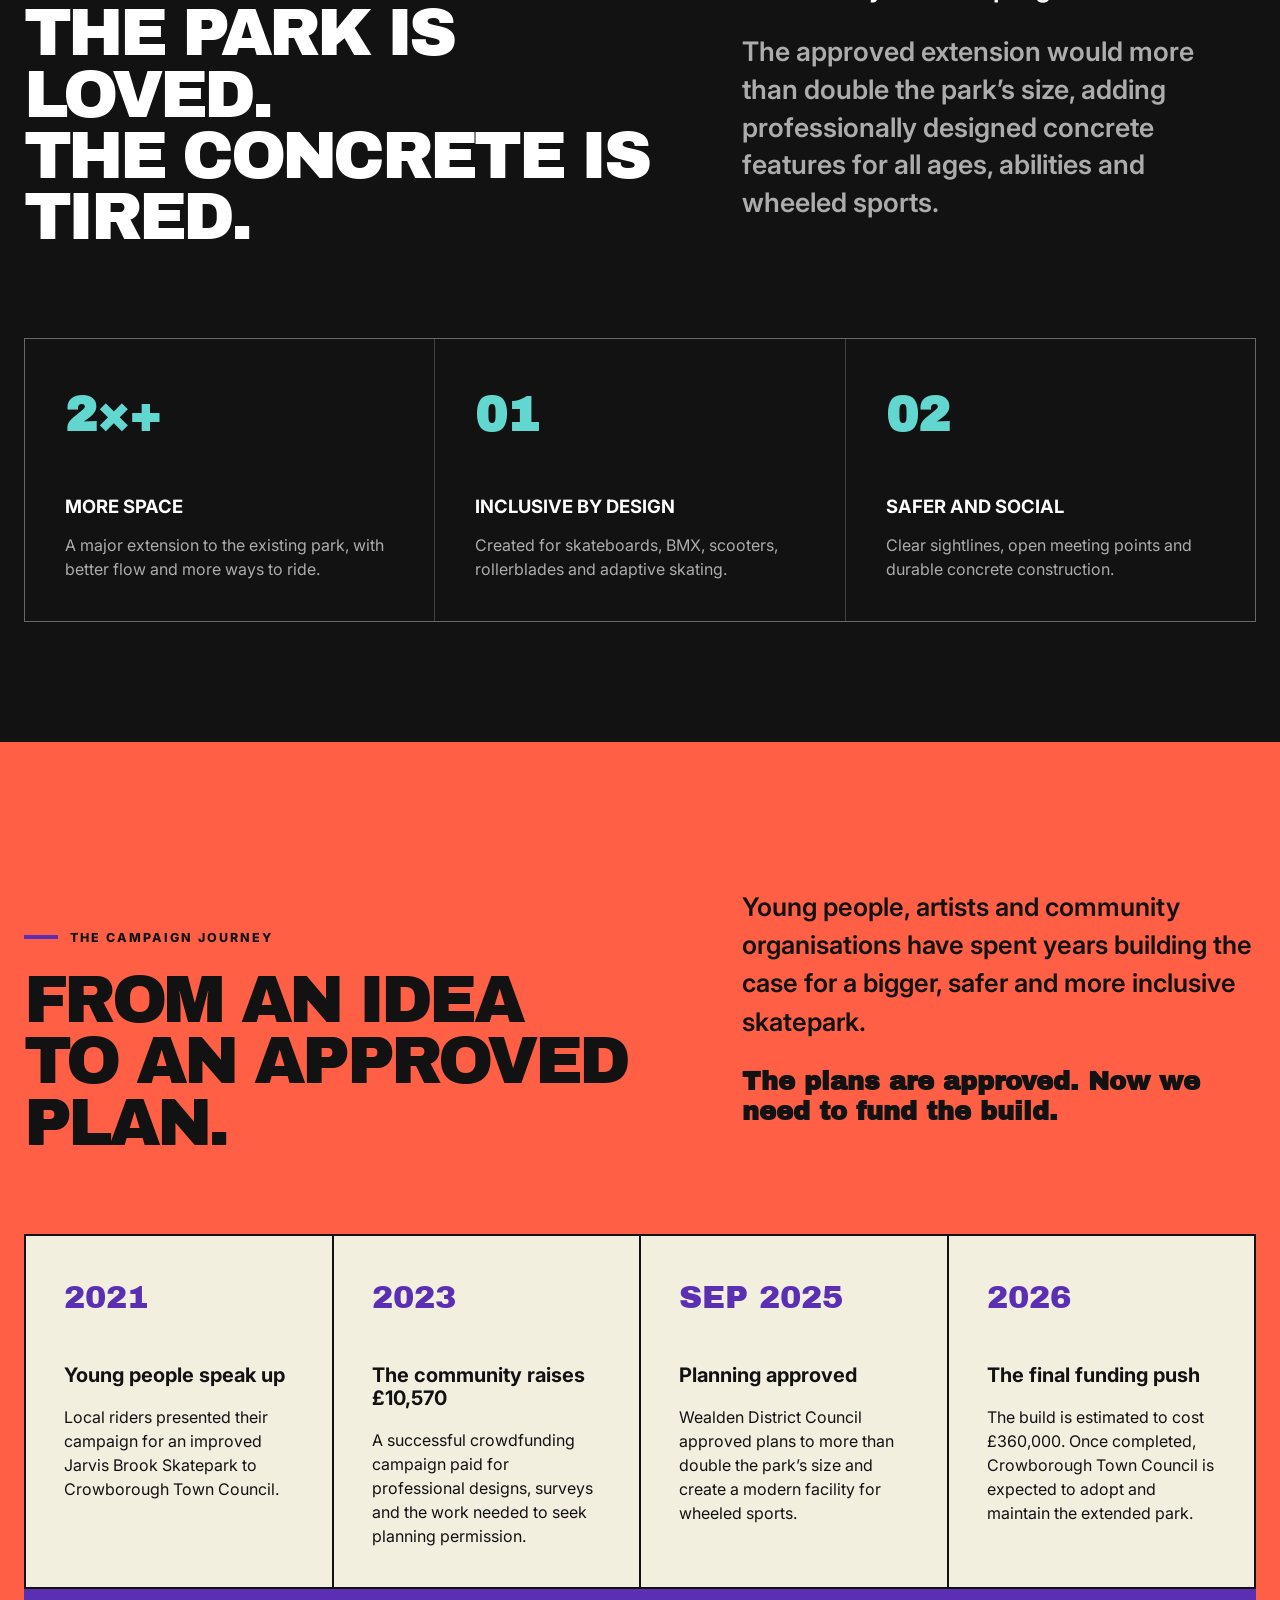
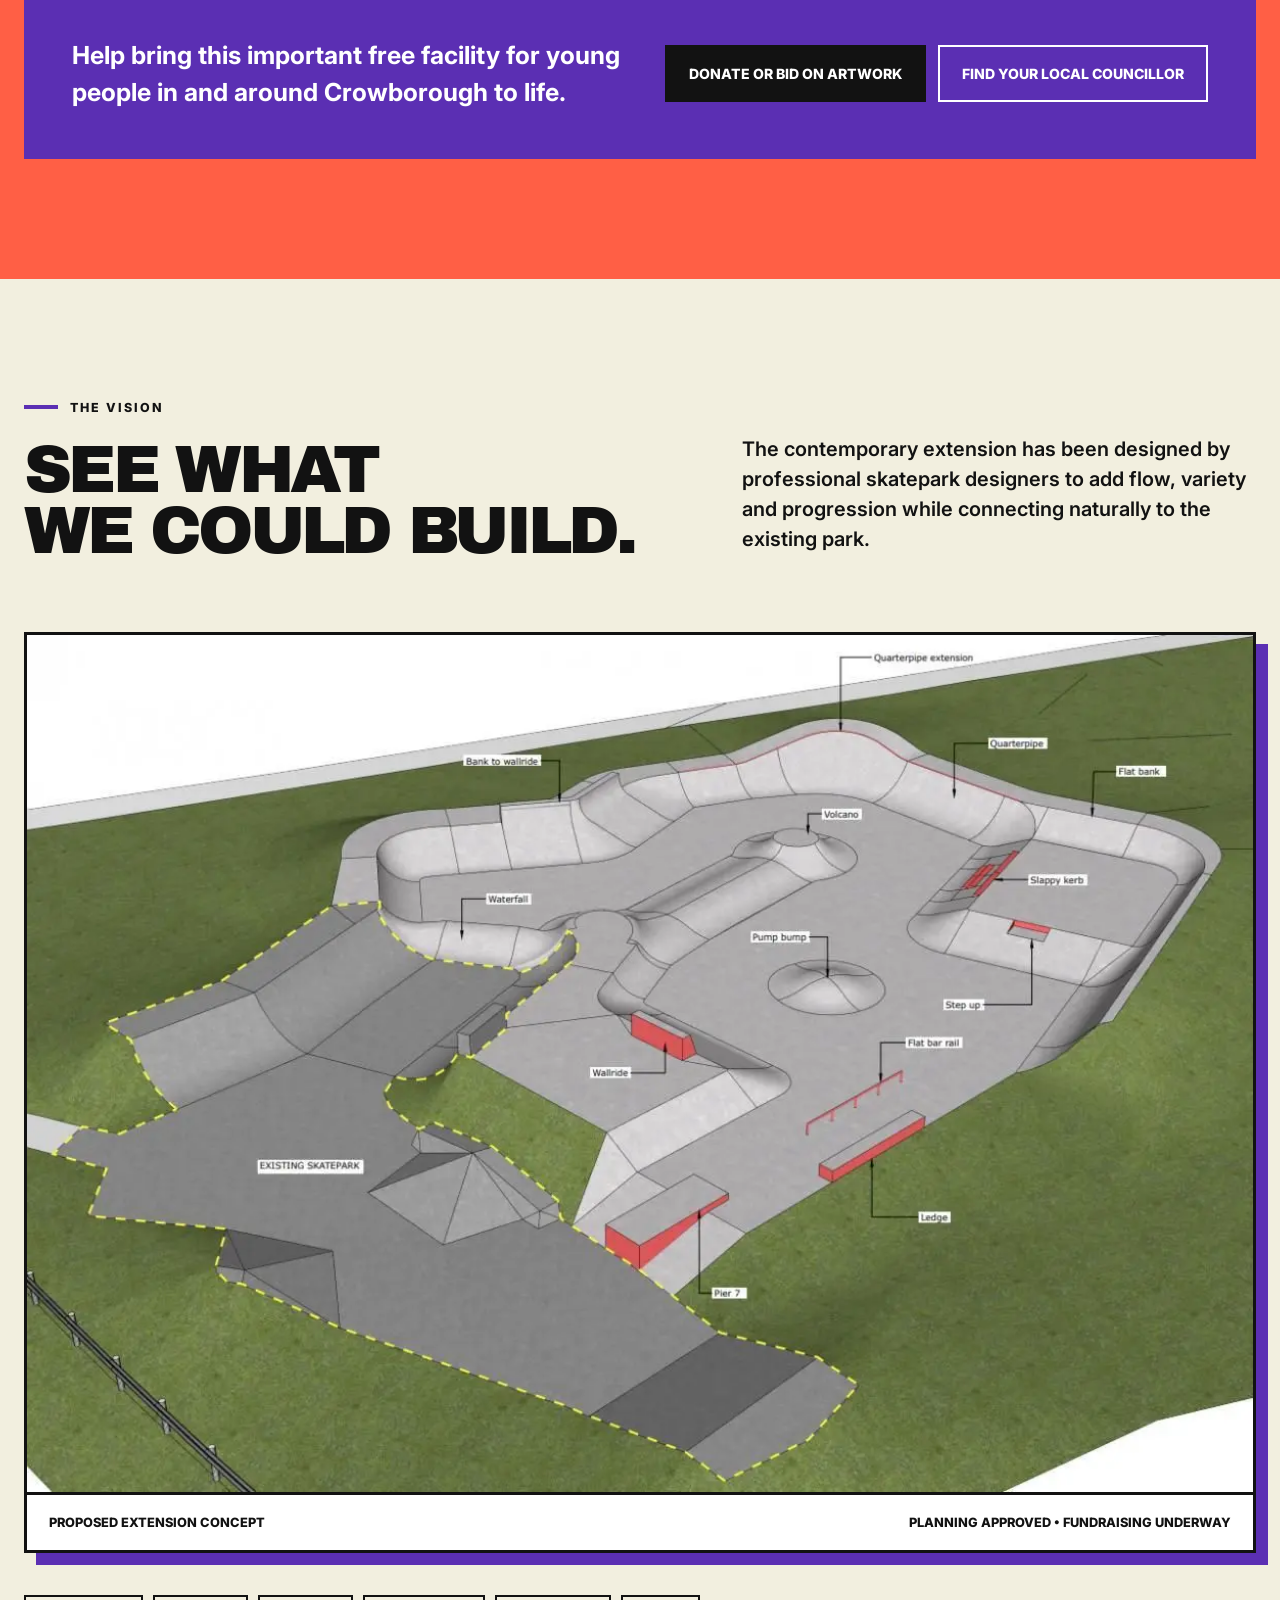
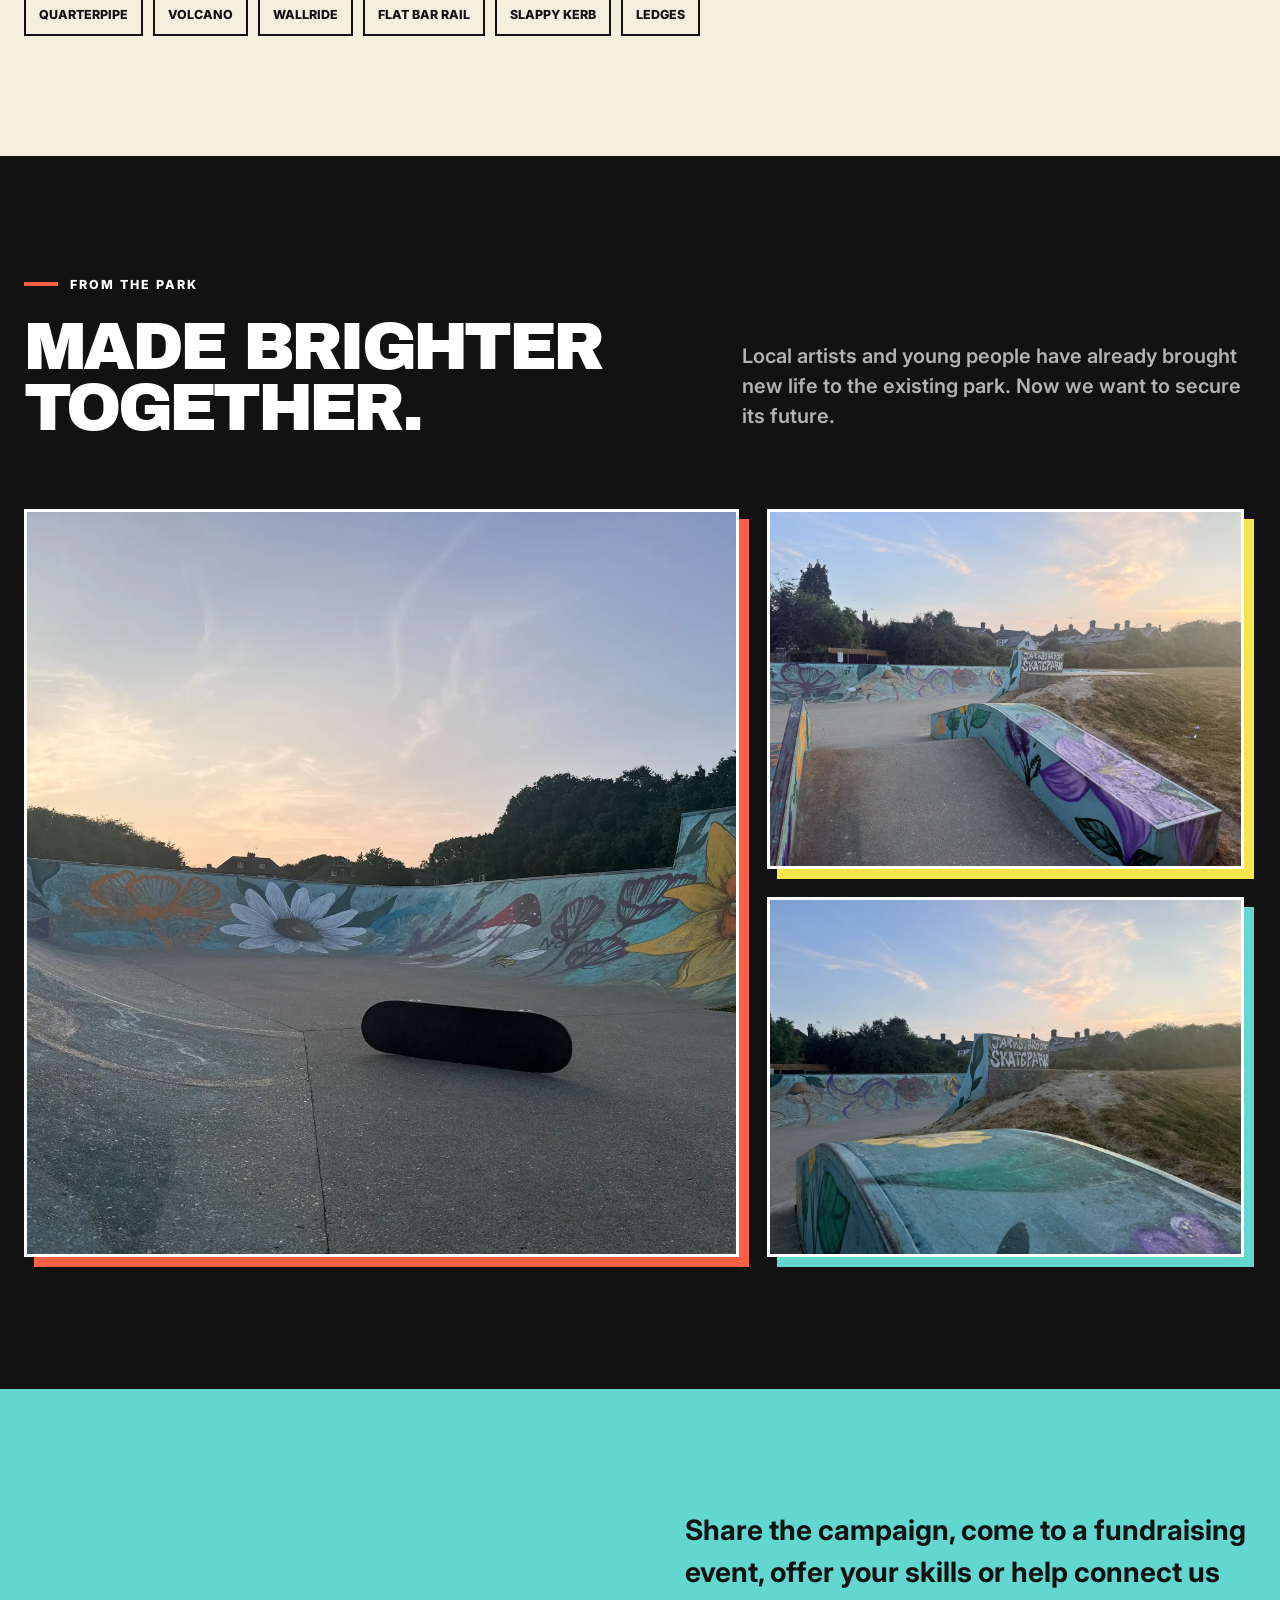
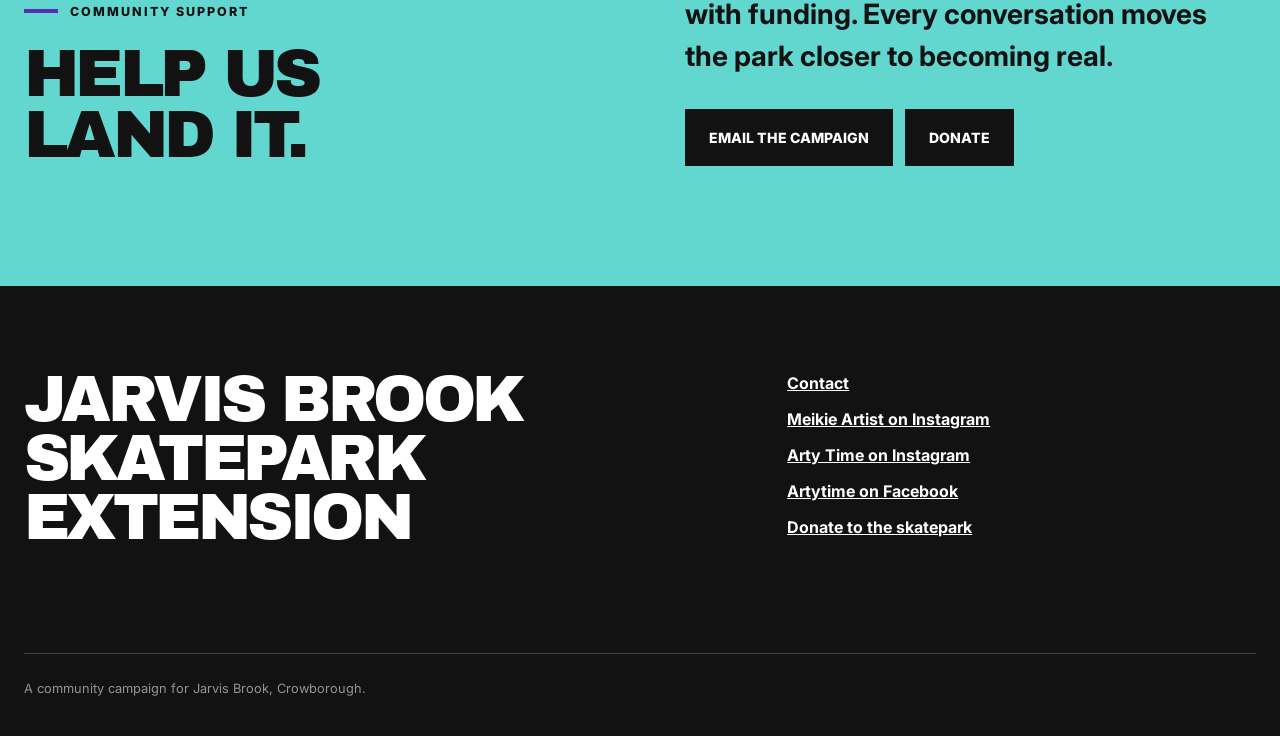
==== commit c62a3f8d: "Add files via upload" ====
--- a/index.html
+++ b/index.html
@@ -9,7 +9,7 @@
   <link rel="preconnect" href="https://fonts.googleapis.com">
   <link rel="preconnect" href="https://fonts.gstatic.com" crossorigin>
   <link href="https://fonts.googleapis.com/css2?family=Archivo+Black&family=Inter:wght@400;600;700;800&display=swap" rel="stylesheet">
-  <link rel="stylesheet" href="styles.css?v=20260729-3">
+  <link rel="stylesheet" href="styles.css?v=20260802-a11y">
   <style>
     .site-header {
       position: fixed;
@@ -126,7 +126,6 @@
       <div class="park-film-media">
         <video
           class="park-video"
-          autoplay
           muted
           loop
           playsinline
@@ -287,6 +286,6 @@
     <p class="footer-small">A community campaign for Jarvis Brook, Crowborough.</p>
   </footer>
 
-  <script src="script.js?v=20260729-2"></script>
+  <script src="script.js?v=20260802-a11y"></script>
 </body>
 </html>
--- a/styles.css
+++ b/styles.css
@@ -110,11 +110,14 @@
 }
 
 .site-nav a {
+  padding: 8px 10px;
   text-decoration: none;
 }
 
-.site-nav a:not(.nav-cta):hover {
-  color: var(--yellow);
+.site-nav a:not(.nav-cta):hover,
+.site-nav a:not(.nav-cta):focus-visible {
+  color: var(--ink);
+  background: var(--yellow);
 }
 
 .nav-cta {
@@ -307,6 +310,10 @@
 
 .section {
   padding: 120px max(24px, calc((100% - var(--max)) / 2));
+}
+
+main section[id] {
+  scroll-margin-top: 105px;
 }
 
 .section-dark {
@@ -824,8 +831,20 @@
     padding: 13px;
   }
 
+  .site-nav a:not(.nav-cta):hover,
+  .site-nav a:not(.nav-cta):focus-visible {
+    color: var(--white);
+    background: var(--purple);
+  }
+
   .nav-cta {
     background: var(--yellow);
+  }
+
+  .nav-cta:hover,
+  .nav-cta:focus-visible {
+    color: var(--ink);
+    background: var(--aqua);
   }
 
   .hero {
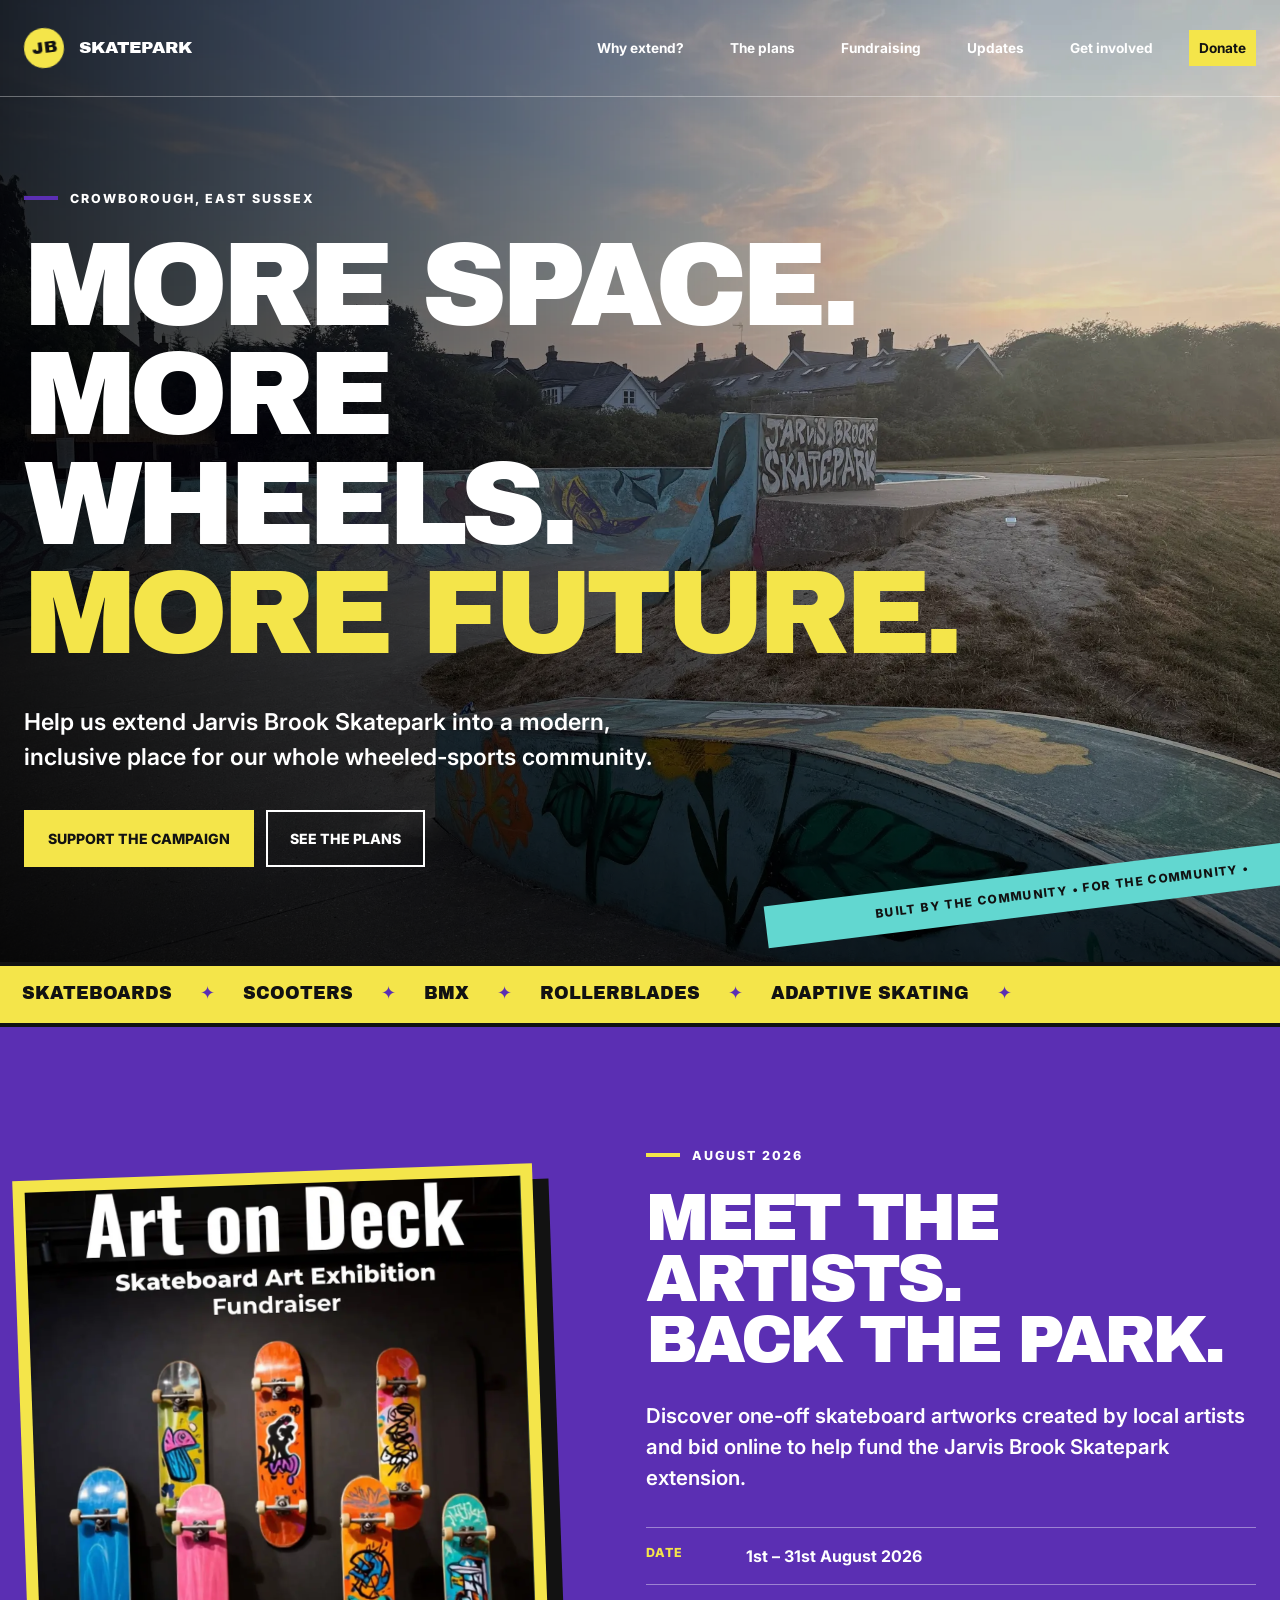
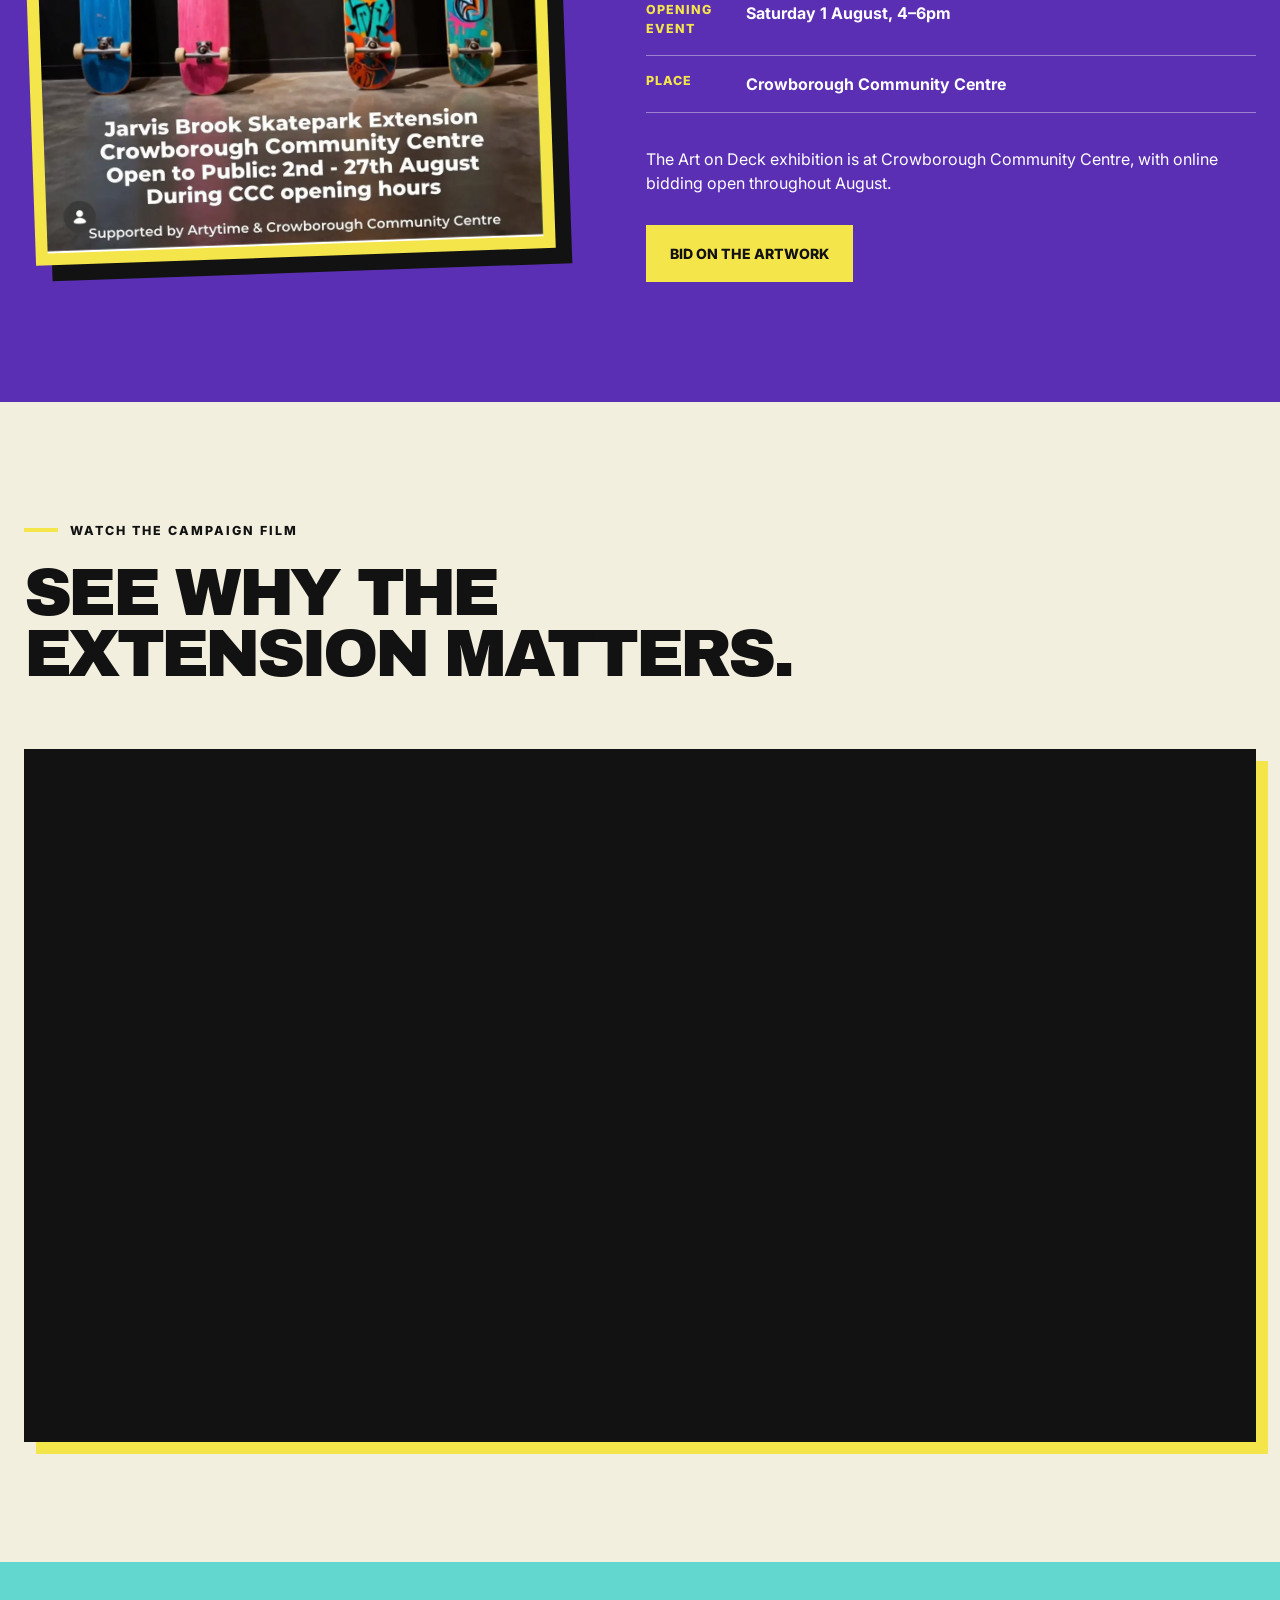
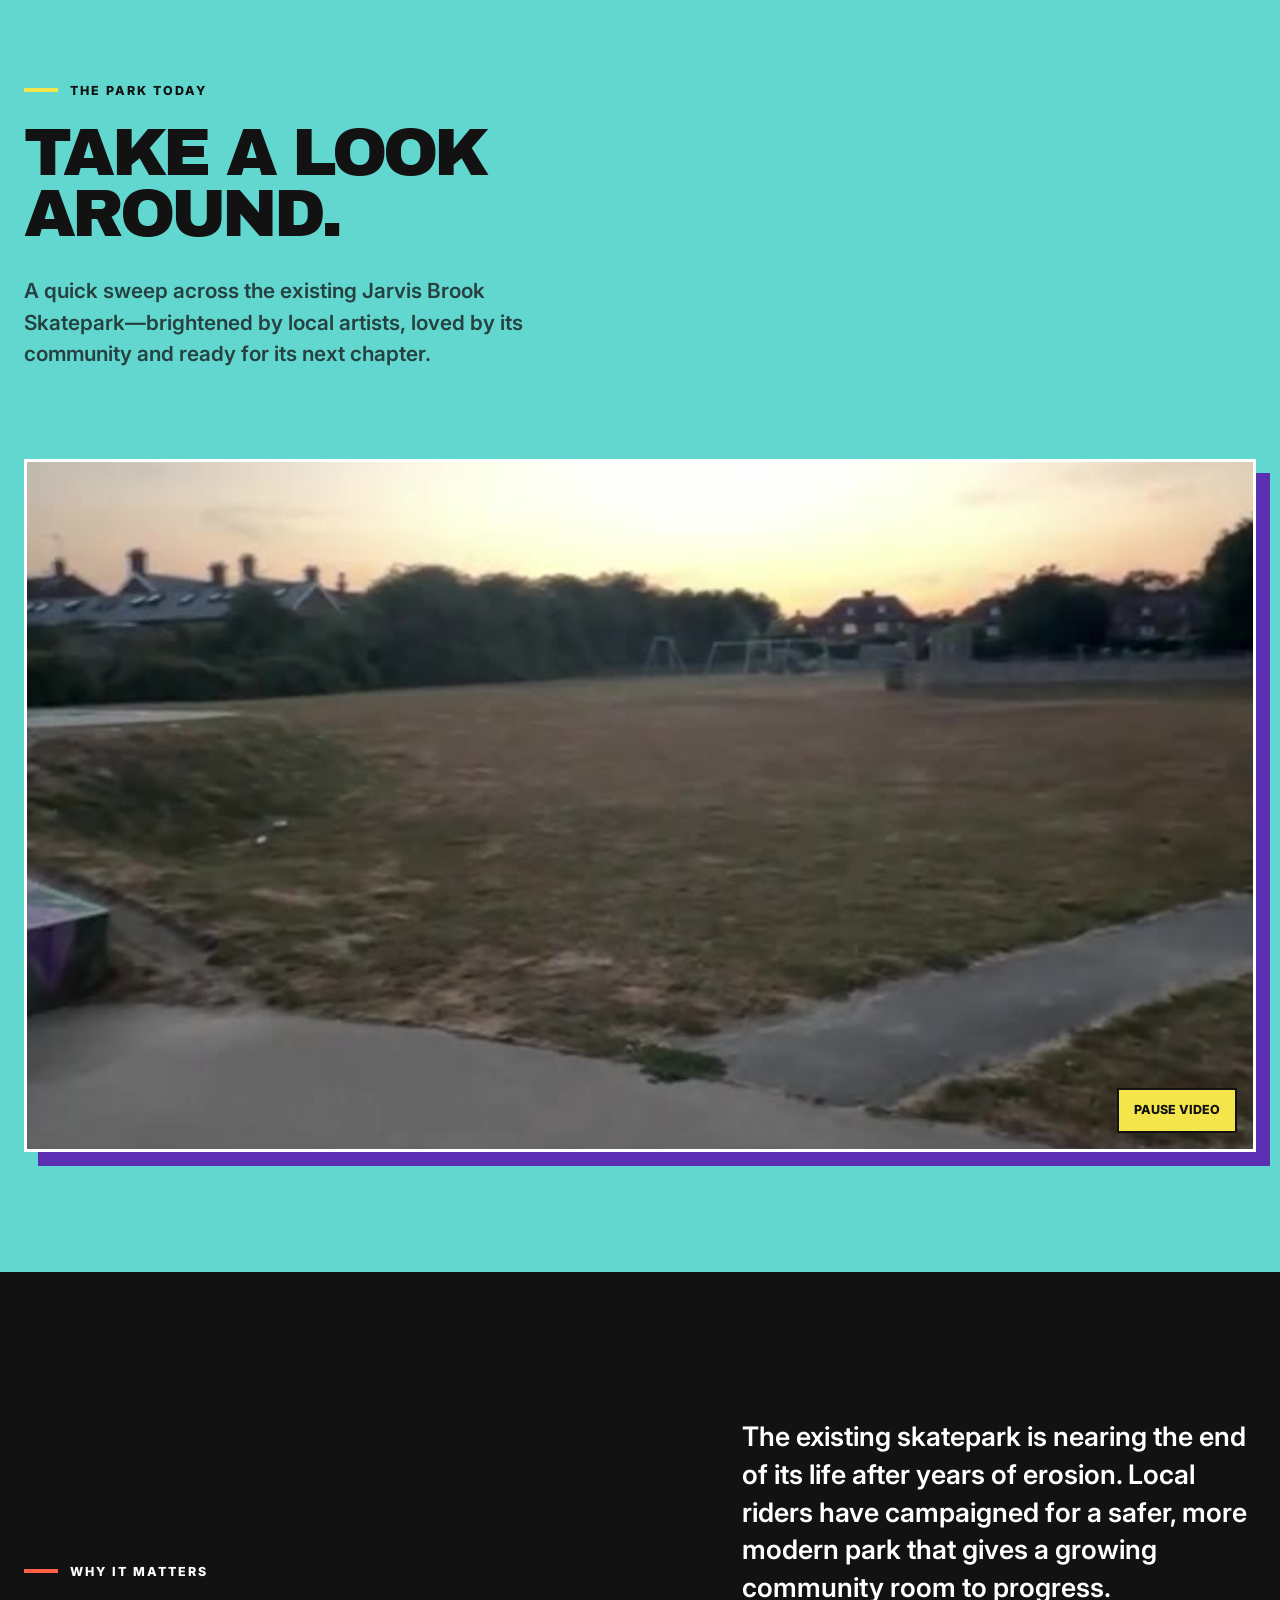
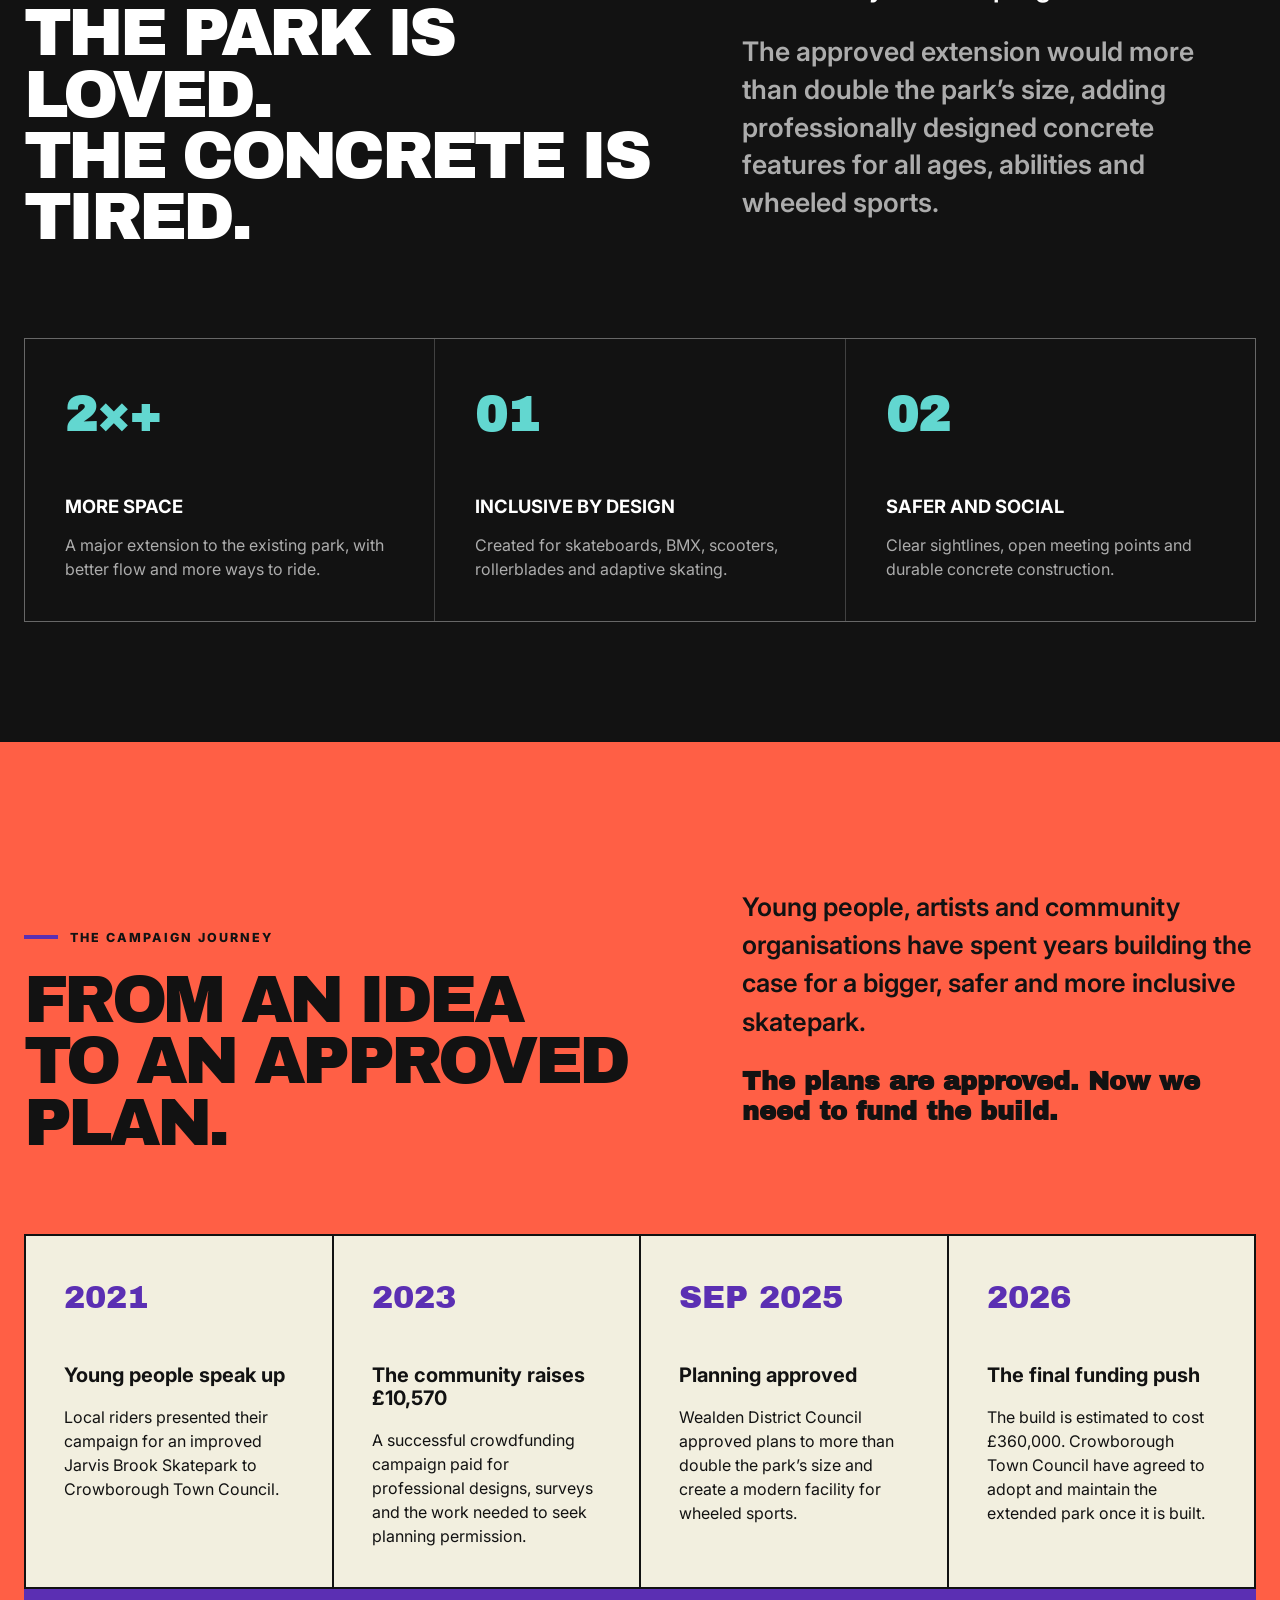
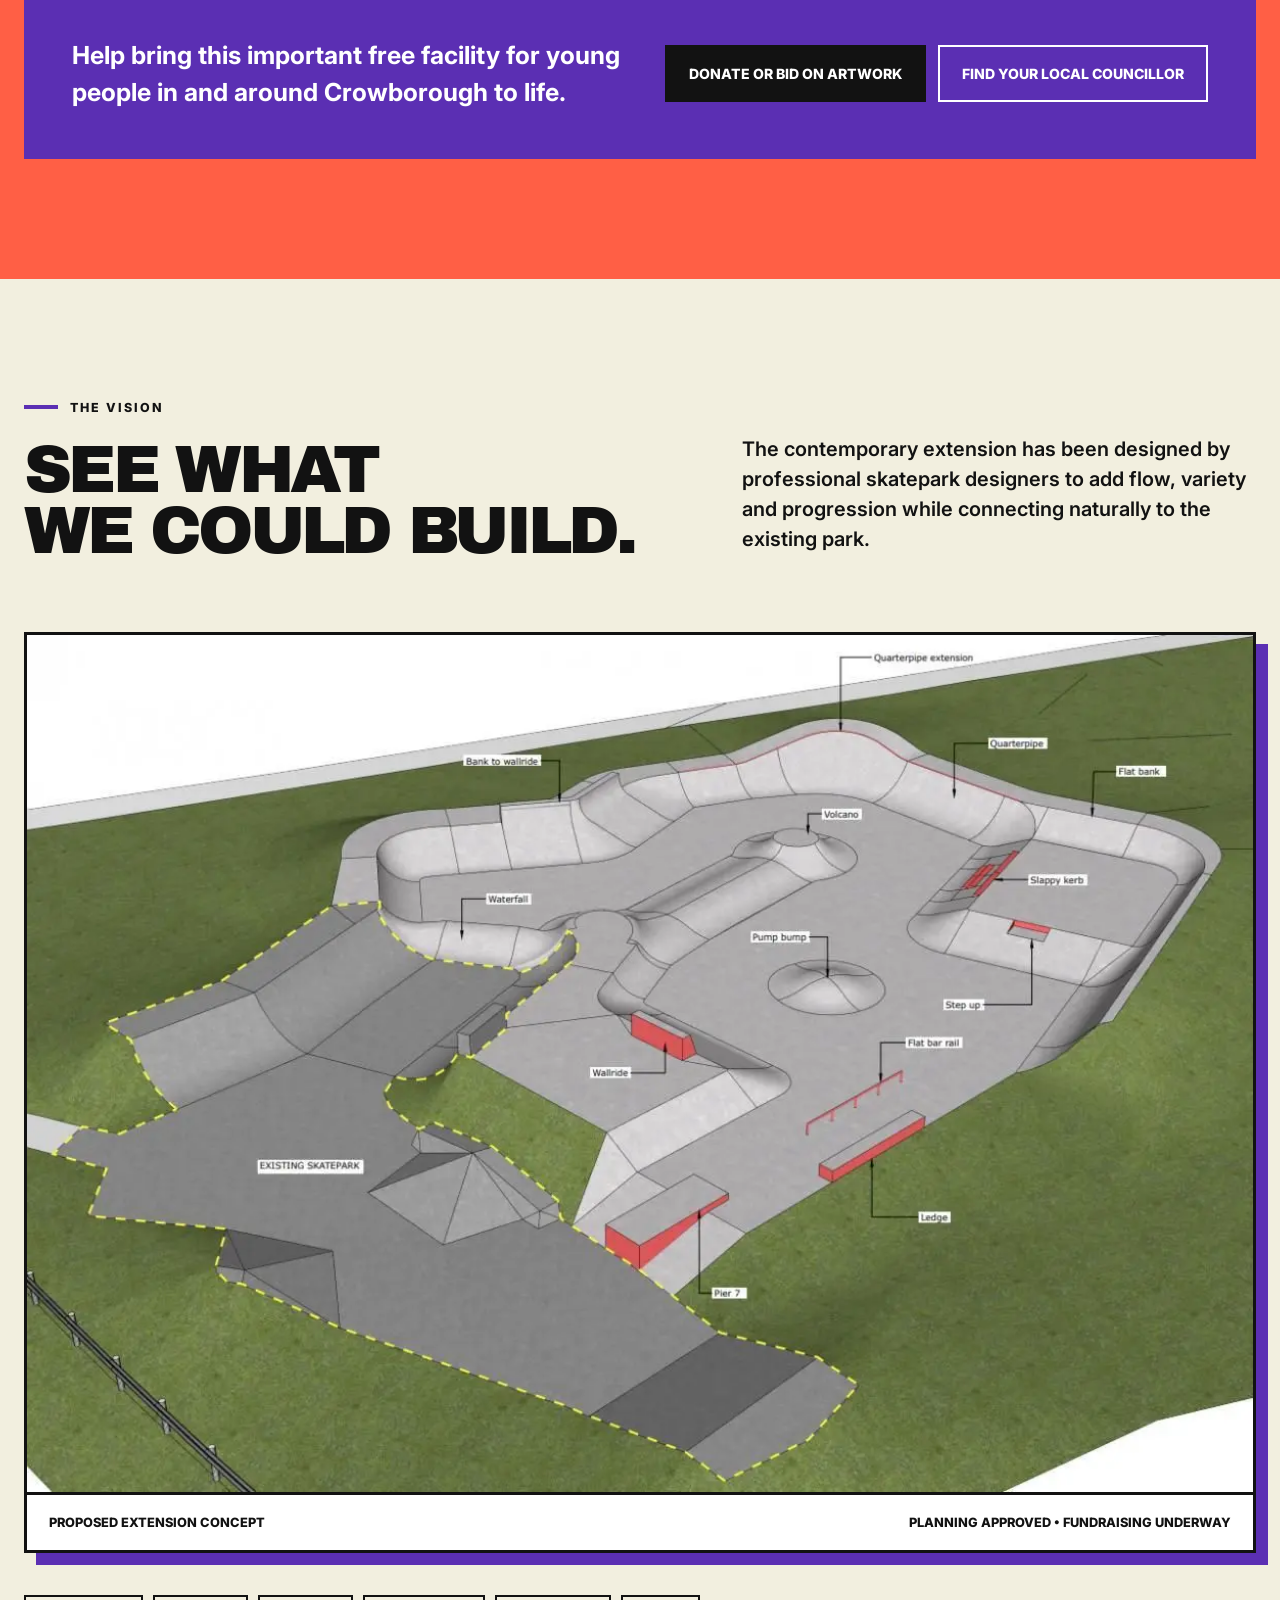
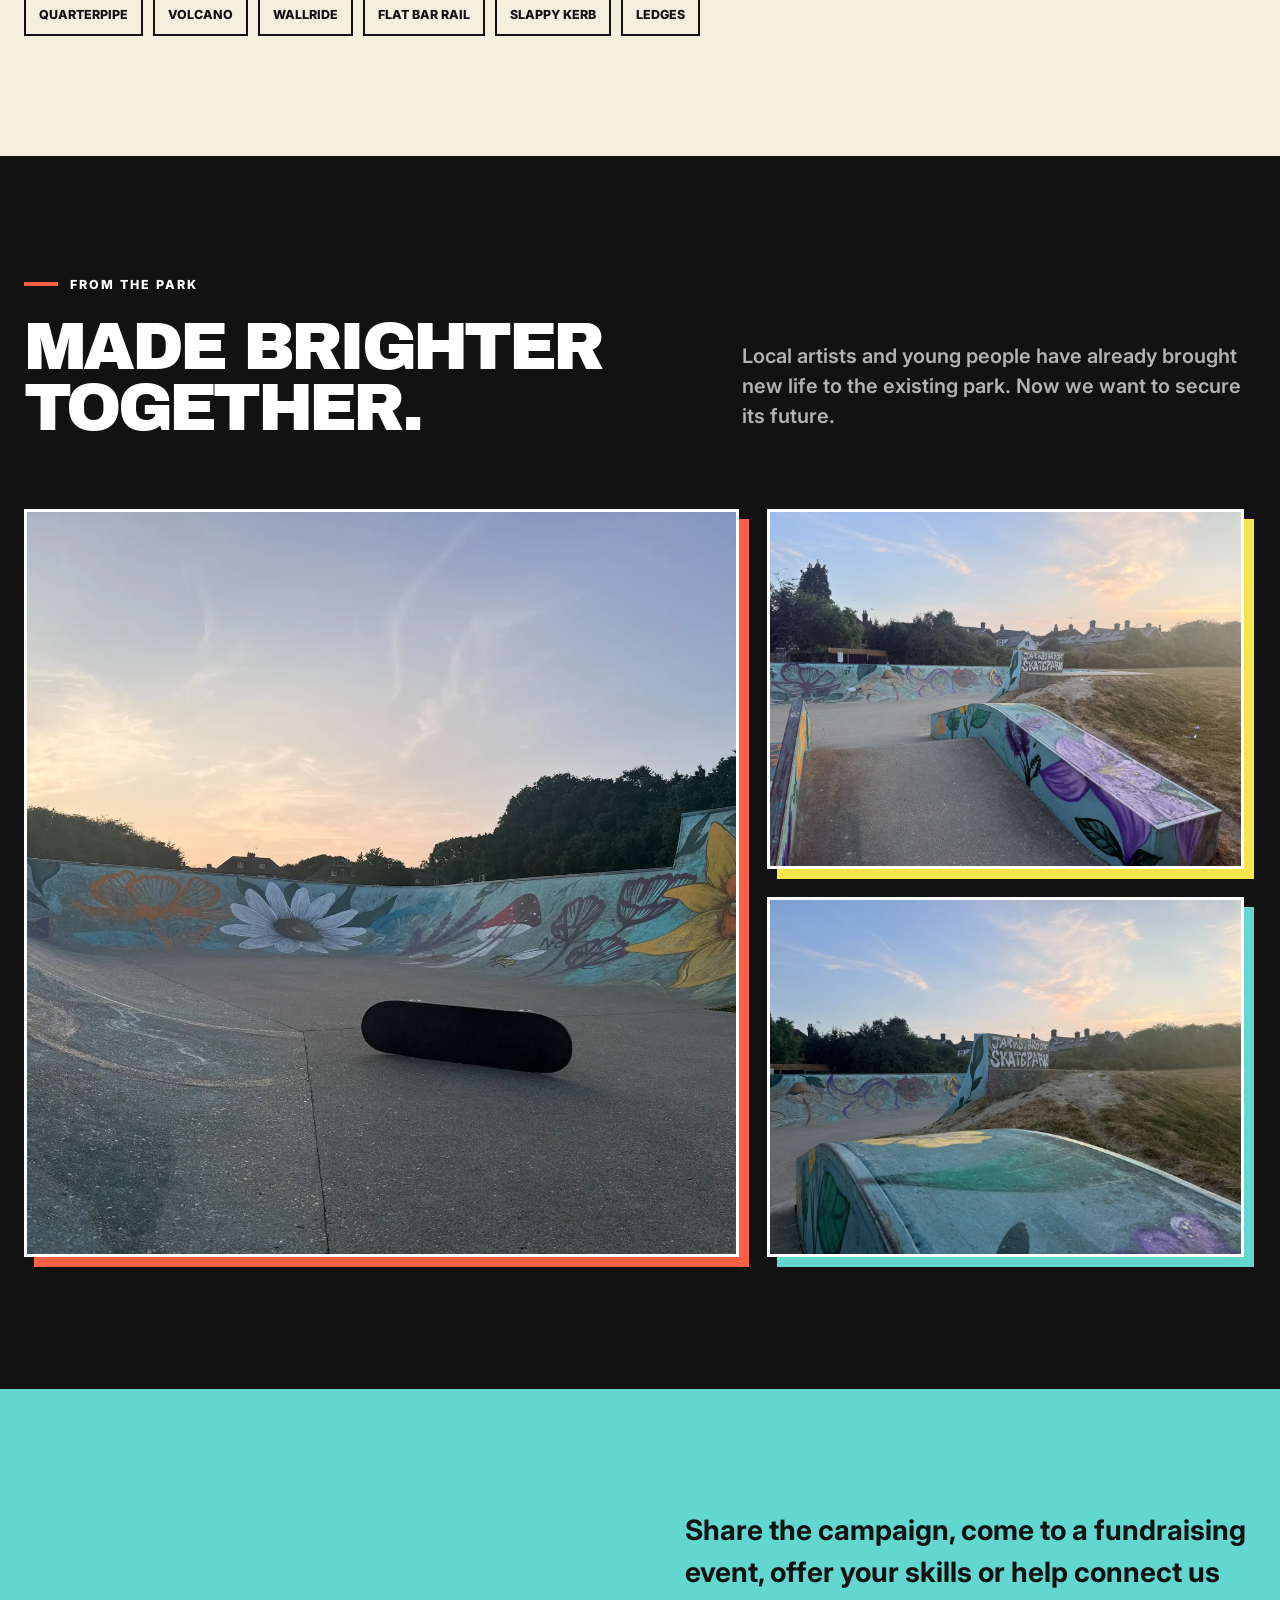
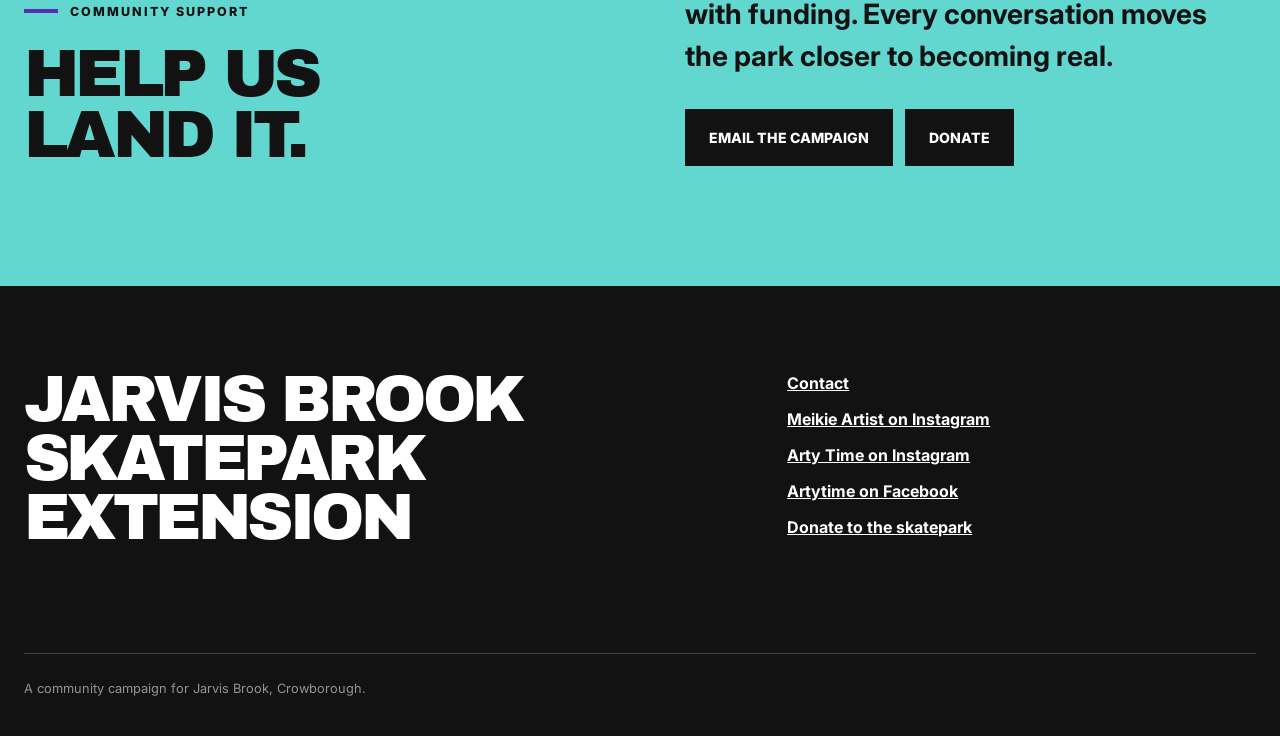
==== commit b214cce8: "Add files via upload" ====
--- a/index.html
+++ b/index.html
@@ -200,7 +200,7 @@
         <li>
           <span class="timeline-year">2026</span>
           <h3>The final funding push</h3>
-          <p>The build is estimated to cost £360,000. Once completed, Crowborough Town Council is expected to adopt and maintain the extended park.</p>
+          <p>The build is estimated to cost £360,000. Crowborough Town Council have agreed to adopt and maintain the extended park once it is built.</p>
         </li>
       </ol>
 
